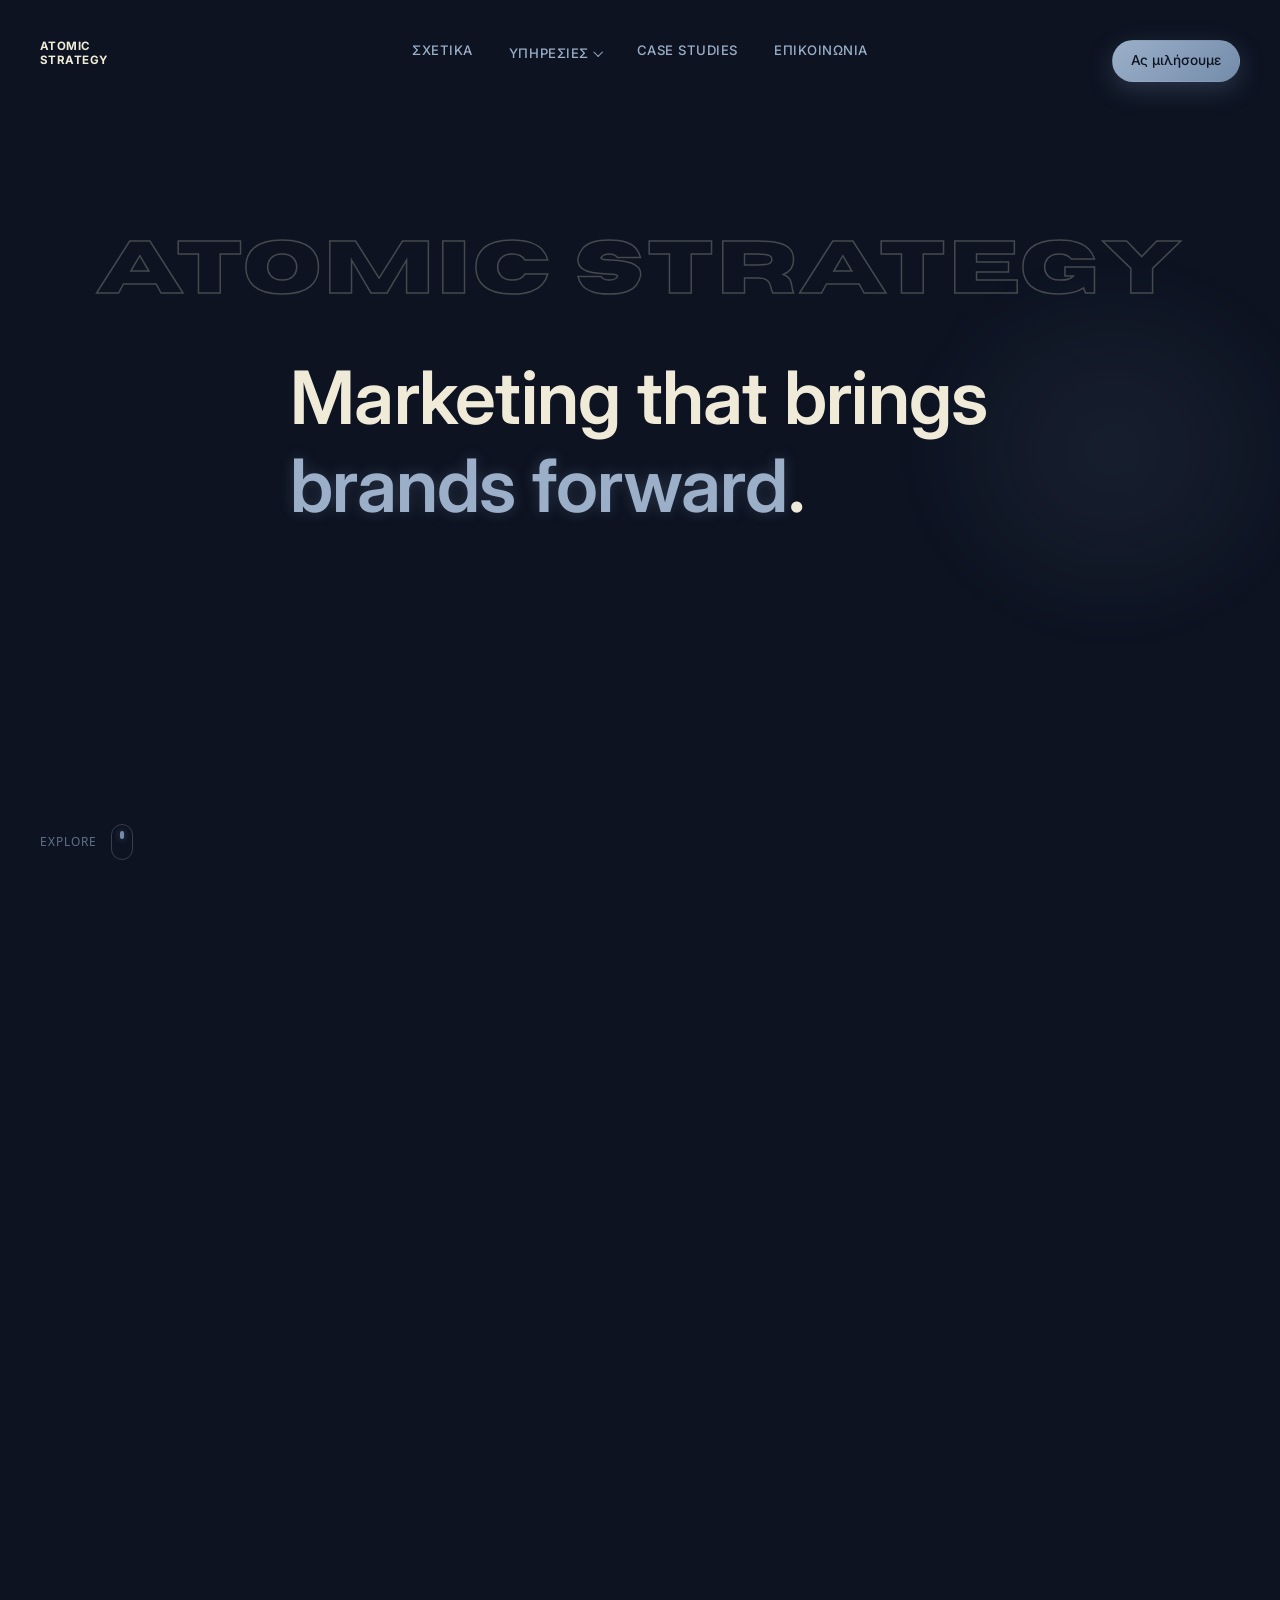
==== index.html @ 685bf505 "Initial commit: Atomic Strategy marketing site Rebranded lamplight-master template into a single-pag" ====
<!DOCTYPE html>
<html lang="el">
<head>
<meta charset="UTF-8">
<meta name="viewport" content="width=device-width, initial-scale=1.0">
<script>
  (function () {
    try {
      var supportsSticky = window.CSS && CSS.supports && CSS.supports("position", "sticky");
      var wideEnough = window.innerWidth > 860;
      if (supportsSticky && wideEnough) {
        document.documentElement.classList.add("pin-mode");
      }
    } catch (e) {}
  })();
</script>
<title data-i18n="meta.title">Marketing that brings brands forward — Atomic Strategy</title>
<meta name="description" data-i18n-content="meta.description" content="Atomic Strategy — boutique brand &amp; marketing strategy studio στο Ηράκλειο Κρήτης.">
<meta property="og:type" content="website">
<meta property="og:url" content="https://atomicstrategy.gr/">
<meta property="og:site_name" content="Atomic Strategy">
<meta property="og:title" content="Marketing that brings brands forward — Atomic Strategy">
<meta property="og:description" content="Atomic Strategy — boutique brand &amp; marketing strategy studio στο Ηράκλειο Κρήτης.">
<meta property="og:image" content="https://atomicstrategy.gr/assets/images/og-cover.png">
<meta property="og:image:width" content="1200">
<meta property="og:image:height" content="630">
<meta name="twitter:card" content="summary_large_image">
<meta name="twitter:title" content="Marketing that brings brands forward — Atomic Strategy">
<meta name="twitter:description" content="Atomic Strategy — boutique brand &amp; marketing strategy studio στο Ηράκλειο Κρήτης.">
<meta name="twitter:image" content="https://atomicstrategy.gr/assets/images/og-cover.png">
<link rel="icon" type="image/svg+xml" href="assets/favicon.svg">
<link rel="preconnect" href="https://fonts.googleapis.com">
<link rel="preconnect" href="https://fonts.gstatic.com" crossorigin>
<link href="https://fonts.googleapis.com/css2?family=Inter:wght@400;500;600;700;800&family=Open+Sans:wght@400&display=swap" rel="stylesheet">
<link rel="stylesheet" href="styles.css?v=20260916f">
</head>
<body>

<div class="loader" id="loader" aria-hidden="true">
  <div class="loader-inner">
    <span class="loader-atomic">Atomic</span>
    <span class="loader-cycle" id="loaderCycle">Energy</span>
    <div class="loader-bar"><span class="loader-bar-fill" id="loaderBarFill"></span></div>
  </div>
</div>

<a class="skip-link" href="#main" data-i18n="a11y.skipLink">Μετάβαση στο περιεχόμενο</a>

<header class="floating-nav" id="floatingNav">
  <a href="#top" class="floating-nav-logo">Atomic Strategy</a>
  <nav class="floating-nav-links" aria-label="Κύρια πλοήγηση">
    <a href="#about" data-i18n="nav.about">Σχετικά</a>

    <div class="nav-dropdown">
      <button type="button" class="nav-dropdown-trigger" id="servicesDropdownTriggerFloating" aria-expanded="false" aria-controls="servicesDropdownPanelFloating" data-i18n="nav.services">Υπηρεσίες</button>
      <div class="nav-dropdown-panel" id="servicesDropdownPanelFloating" aria-hidden="true">
        <div class="nav-dropdown-grid">
          <a href="service-social-media.html" class="nav-dropdown-item">
            <span class="nav-dropdown-icon" aria-hidden="true">📱</span>
            <span class="nav-dropdown-text">
              <strong data-i18n="service1.title">Διαχείριση Social Media</strong>
              <span data-i18n="service1.desc">Στρατηγική, παραγωγή και διαχείριση περιεχομένου για Meta &amp; TikTok, προσαρμοσμένα στο brand σου.</span>
            </span>
          </a>
          <a href="service-ads.html" class="nav-dropdown-item">
            <span class="nav-dropdown-icon" aria-hidden="true">🎯</span>
            <span class="nav-dropdown-text">
              <strong data-i18n="service2.title">Meta &amp; Google Ads</strong>
              <span data-i18n="service2.desc">Καμπάνιες βασισμένες στο customer funnel, με στοχευμένο retargeting και μηνιαίο reporting.</span>
            </span>
          </a>
          <a href="service-web.html" class="nav-dropdown-item">
            <span class="nav-dropdown-icon" aria-hidden="true">🖥️</span>
            <span class="nav-dropdown-text">
              <strong data-i18n="service3.title">Κατασκευή Ιστοσελίδων</strong>
              <span data-i18n="service3.desc">Γρήγορες, custom ιστοσελίδες φτιαγμένες να μετατρέπουν — όχι απλώς να δείχνουν ωραία.</span>
            </span>
          </a>
          <a href="service-brand-strategy.html" class="nav-dropdown-item">
            <span class="nav-dropdown-icon" aria-hidden="true">🚀</span>
            <span class="nav-dropdown-text">
              <strong data-i18n="service4.title">Brand Strategy</strong>
              <span data-i18n="service4.desc">Θέση, αφήγηση και ταυτότητα που κάνουν το brand σου να ξεχωρίζει από το πλήθος.</span>
            </span>
          </a>
        </div>
        <a href="#contact" class="nav-dropdown-footer">
          <span data-i18n="nav.servicesFooterPrompt">Δεν ξέρεις από πού να ξεκινήσεις;</span>
          <span class="nav-dropdown-footer-cta" data-i18n="nav.servicesFooterCta">Κλείσε ένα ραντεβού <span aria-hidden="true">→</span></span>
        </a>
      </div>
    </div>

    <a href="case-studies.html" data-i18n="nav.work">Case Studies</a>
  </nav>
  <a href="#contact" class="btn btn-primary btn-small" data-i18n="nav.cta">Ας μιλήσουμε</a>
</header>

<main id="main">
<div class="pin-wrap" id="pinWrap">
<div class="pin-stage">
<div class="pin-bg-atom" aria-hidden="true"><span class="atom-ring-simple"></span></div>

  <!-- ============ HERO ============ -->
  <section class="panel hero" id="top">
    <div class="hero-watermark" aria-hidden="true">
      <span class="hero-watermark-word">ATOMIC STRATEGY</span>
    </div>
    <div class="hero-watermark-fill" aria-hidden="true">
      <span class="hero-watermark-word">ATOMIC STRATEGY</span>
    </div>
    <div class="hero-glow" aria-hidden="true"></div>

    <a class="brand-badge" href="#top" aria-label="Atomic Strategy">
      <span class="brand-badge-text">Atomic<br>Strategy</span>
    </a>

    <nav class="hero-nav" aria-label="Κύρια πλοήγηση">
      <a href="#about" data-i18n="nav.about">Σχετικά</a>

      <div class="nav-dropdown">
        <button type="button" class="nav-dropdown-trigger" id="servicesDropdownTrigger" aria-expanded="false" aria-controls="servicesDropdownPanel" data-i18n="nav.services">Υπηρεσίες</button>
        <div class="nav-dropdown-panel" id="servicesDropdownPanel" aria-hidden="true">
          <div class="nav-dropdown-grid">
            <a href="service-social-media.html" class="nav-dropdown-item">
              <span class="nav-dropdown-icon" aria-hidden="true">📱</span>
              <span class="nav-dropdown-text">
                <strong data-i18n="service1.title">Διαχείριση Social Media</strong>
                <span data-i18n="service1.desc">Στρατηγική, παραγωγή και διαχείριση περιεχομένου για Meta &amp; TikTok, προσαρμοσμένα στο brand σου.</span>
              </span>
            </a>
            <a href="service-ads.html" class="nav-dropdown-item">
              <span class="nav-dropdown-icon" aria-hidden="true">🎯</span>
              <span class="nav-dropdown-text">
                <strong data-i18n="service2.title">Meta &amp; Google Ads</strong>
                <span data-i18n="service2.desc">Καμπάνιες βασισμένες στο customer funnel, με στοχευμένο retargeting και μηνιαίο reporting.</span>
              </span>
            </a>
            <a href="service-web.html" class="nav-dropdown-item">
              <span class="nav-dropdown-icon" aria-hidden="true">🖥️</span>
              <span class="nav-dropdown-text">
                <strong data-i18n="service3.title">Κατασκευή Ιστοσελίδων</strong>
                <span data-i18n="service3.desc">Γρήγορες, custom ιστοσελίδες φτιαγμένες να μετατρέπουν — όχι απλώς να δείχνουν ωραία.</span>
              </span>
            </a>
            <a href="service-brand-strategy.html" class="nav-dropdown-item">
              <span class="nav-dropdown-icon" aria-hidden="true">🚀</span>
              <span class="nav-dropdown-text">
                <strong data-i18n="service4.title">Brand Strategy</strong>
                <span data-i18n="service4.desc">Θέση, αφήγηση και ταυτότητα που κάνουν το brand σου να ξεχωρίζει από το πλήθος.</span>
              </span>
            </a>
          </div>
          <a href="#contact" class="nav-dropdown-footer">
            <span data-i18n="nav.servicesFooterPrompt">Δεν ξέρεις από πού να ξεκινήσεις;</span>
            <span class="nav-dropdown-footer-cta" data-i18n="nav.servicesFooterCta">Κλείσε ένα ραντεβού <span aria-hidden="true">→</span></span>
          </a>
        </div>
      </div>

      <a href="case-studies.html" data-i18n="nav.work">Case Studies</a>
      <a href="#contact" data-i18n="nav.contact">Επικοινωνία</a>
    </nav>

    <div class="hero-top-right">
      <a href="#contact" class="btn btn-primary btn-small" data-i18n="nav.cta">Ας μιλήσουμε</a>
    </div>

    <div class="wrap hero-inner">
      <div class="hero-copy">
        <h1 class="hero-title" data-i18n-html="hero.title">
          Marketing that brings <span class="glow-text">brands</span> <span class="glow-text">forward</span>.
        </h1>
      </div>
    </div>

    <a class="hero-scroll" href="#about">
      <span data-i18n="hero.scroll">Explore</span>
      <span class="hero-scroll-mouse" aria-hidden="true">
        <span class="hero-scroll-dot"></span>
      </span>
    </a>
  </section>

  <!-- ============ ABOUT ============ -->
  <section class="panel section" id="about">
    <div class="wrap about-inner">
      <div class="section-head reveal">
        <span class="section-kicker" data-i18n="about.kicker">Σχετικά</span>
        <h2 data-i18n="about.heading">Λίγα λόγια για εμάς</h2>
      </div>

      <div class="about-grid reveal">
        <p class="about-body" data-i18n="about.body">
          Το Atomic Strategy είναι ένα boutique brand &amp; marketing strategy studio. Δουλεύουμε με brands που θέλουν να
          ξεχωρίσουν από το πλήθος, συνδυάζοντας στρατηγική με δημιουργικό περιεχόμενο για να χτίσουν ισχυρή ψηφιακή
          παρουσία και να πετύχουν ουσιαστική ανάπτυξη.
        </p>

        <dl class="about-stats">
          <div class="stat">
            <dt class="stat-num">5×</dt>
            <dd class="stat-label" data-i18n="about.stat1Label">αύξηση κοινού στο Instagram</dd>
          </div>
          <div class="stat">
            <dt class="stat-num">+400%</dt>
            <dd class="stat-label" data-i18n="about.stat2Label">αύξηση followers</dd>
          </div>
          <div class="stat">
            <dt class="stat-num">500K+</dt>
            <dd class="stat-label" data-i18n="about.stat3Label">οργανικές προβολές για τους πελάτες μας</dd>
          </div>
        </dl>
      </div>
    </div>
  </section>

  <!-- ============ SERVICES ============ -->
  <section class="panel section section-alt" id="services">
    <div class="doodles" aria-hidden="true">
      <span class="doodle doodle-dot doodle-1"></span>
      <span class="doodle doodle-ring doodle-5"></span>
      <span class="doodle doodle-plus doodle-6"></span>
    </div>
    <div class="wrap">
      <div class="section-head reveal">
        <span class="section-kicker" data-i18n="services.kicker">Υπηρεσίες</span>
        <h2 data-i18n="services.heading">Πώς μπορούμε να βοηθήσουμε</h2>
        <p class="section-sub" data-i18n="services.subheading">
          Social, διαφημίσεις και web — χτισμένα γύρω από το funnel που πραγματικά ακολουθούν οι πελάτες σου.
        </p>
      </div>

      <div class="services-grid">
        <article class="service-card reveal">
          <div class="service-icon" aria-hidden="true">📱</div>
          <h3 data-i18n="service1.title">Διαχείριση Social Media</h3>
          <p data-i18n="service1.desc">Στρατηγική, παραγωγή και διαχείριση περιεχομένου για Meta &amp; TikTok, προσαρμοσμένα στο brand σου.</p>
        </article>

        <article class="service-card reveal">
          <div class="service-icon" aria-hidden="true">🎯</div>
          <h3 data-i18n="service2.title">Meta &amp; Google Ads</h3>
          <p data-i18n="service2.desc">Καμπάνιες βασισμένες στο customer funnel, με στοχευμένο retargeting και μηνιαίο reporting.</p>
        </article>

        <article class="service-card reveal">
          <div class="service-icon" aria-hidden="true">🖥️</div>
          <h3 data-i18n="service3.title">Κατασκευή Ιστοσελίδων</h3>
          <p data-i18n="service3.desc">Γρήγορες, custom ιστοσελίδες φτιαγμένες να μετατρέπουν — όχι απλώς να δείχνουν ωραία.</p>
        </article>

        <article class="service-card reveal">
          <div class="service-icon" aria-hidden="true">🚀</div>
          <h3 data-i18n="service4.title">Brand Strategy</h3>
          <p data-i18n="service4.desc">Θέση, αφήγηση και ταυτότητα που κάνουν το brand σου να ξεχωρίζει από το πλήθος.</p>
        </article>
      </div>
    </div>
  </section>

  <!-- ============ WORK / CASE STUDIES ============ -->
  <section class="panel section" id="work">
    <div class="wrap">
      <div class="section-head reveal">
        <span class="section-kicker" data-i18n="work.kicker">Case Studies</span>
        <h2 data-i18n="work.heading">Brands που πήραμε ένα βήμα παραπέρα</h2>
        <p class="section-sub" data-i18n="work.subheading">
          Οκτώ brands, μία στρατηγική τη φορά.
        </p>
      </div>

      <div class="work-grid">

        <article class="work-card reveal">
          <div class="work-media is-logo"><img src="assets/clients/gohan.png" alt="Gohan" loading="lazy"></div>
          <div class="work-body">
            <h3>Gohan</h3>
            <p>Content &amp; social media management for a modern dining brand.</p>
            <ul class="tag-list"><li>Social Media</li><li>Content</li></ul>
          </div>
        </article>

        <article class="work-card reveal">
          <div class="work-media is-logo"><img src="assets/clients/saitis nektarios.png" alt="Saitis Nektarios" loading="lazy"></div>
          <div class="work-body">
            <h3>Saitis Nektarios</h3>
            <p>Social media management &amp; brand content.</p>
            <ul class="tag-list"><li>Branding</li><li>Social Media</li></ul>
          </div>
        </article>

        <article class="work-card reveal">
          <div class="work-media"><img src="assets/clients/kahu salon.jpeg" alt="Kahu Salon" loading="lazy"></div>
          <div class="work-body">
            <h3>Kahu Salon</h3>
            <p>Social media management for a contemporary hair salon.</p>
            <ul class="tag-list"><li>Social Media</li><li>Beauty</li></ul>
          </div>
        </article>

        <article class="work-card reveal">
          <div class="work-media"><img src="assets/clients/troulis.jpg" alt="Troulis" loading="lazy"></div>
          <div class="work-body">
            <h3>Troulis</h3>
            <p>Content &amp; social growth for a jewelry brand.</p>
            <ul class="tag-list"><li>Jewelry</li><li>Social Media</li></ul>
          </div>
        </article>

        <article class="work-card reveal">
          <div class="work-media"><img src="assets/clients/puertoink.jpg" alt="Puerto Ink" loading="lazy"></div>
          <div class="work-body">
            <h3>Puerto Ink</h3>
            <p>Social media management for a tattoo studio.</p>
            <ul class="tag-list"><li>Social Media</li><li>Tattoo Studio</li></ul>
          </div>
        </article>

        <article class="work-card reveal">
          <div class="work-media is-logo"><img src="assets/clients/remax.jpeg" alt="Remax" loading="lazy"></div>
          <div class="work-body">
            <h3>Remax</h3>
            <p>Social media &amp; content for a real estate office.</p>
            <ul class="tag-list"><li>Real Estate</li><li>Content</li></ul>
          </div>
        </article>

        <article class="work-card reveal">
          <div class="work-media is-logo"><img src="assets/clients/candle lena.webp" alt="Candle Lena" loading="lazy"></div>
          <div class="work-body">
            <h3>Candle Lena</h3>
            <p>Brand storytelling for a candle studio.</p>
            <ul class="tag-list"><li>Branding</li><li>Content</li></ul>
          </div>
        </article>

        <article class="work-card reveal">
          <div class="work-media is-logo"><img src="assets/clients/pink.jpeg" alt="Pink" loading="lazy"></div>
          <div class="work-body">
            <h3>Pink</h3>
            <p>Social media management &amp; content production.</p>
            <ul class="tag-list"><li>Social Media</li><li>Content</li></ul>
          </div>
        </article>

      </div>
    </div>
  </section>

  <!-- ============ CONTACT ============ -->
  <section class="panel section section-alt" id="contact">
    <div class="wrap">
      <div class="section-head reveal">
        <span class="section-kicker" data-i18n="contact.kicker">Επικοινωνία</span>
        <h2 data-i18n="contact.heading">Ας φτιάξουμε κάτι μαζί</h2>
        <p class="section-sub" data-i18n="contact.body">
          Έχεις ένα project στο μυαλό σου; Πες μας λίγα λόγια και θα επικοινωνήσουμε μαζί σου σύντομα.
        </p>
      </div>

      <form class="contact-form reveal" id="contactForm">
        <div class="form-field">
          <label for="cf-name" data-i18n="contact.formName">Όνομα</label>
          <input type="text" id="cf-name" name="name" required>
        </div>
        <div class="form-field">
          <label for="cf-email" data-i18n="contact.formEmail">Email</label>
          <input type="email" id="cf-email" name="email" required>
        </div>
        <div class="form-field full">
          <label for="cf-message" data-i18n="contact.formMessage">Μήνυμα</label>
          <textarea id="cf-message" name="message" required></textarea>
        </div>
        <div class="contact-form-actions">
          <button type="submit" class="btn btn-primary" data-i18n="contact.formSubmit">Στείλε μήνυμα</button>
          <p class="form-note" data-i18n="contact.formNote">Ανοίγει η εφαρμογή email σου με τα στοιχεία συμπληρωμένα.</p>
        </div>
      </form>

      <p class="contact-divider" data-i18n="contact.orDivider">Ή επικοινώνησε απευθείας</p>

      <!-- TODO: replace the placeholder social links below with your real ones. -->
      <div class="contact-actions">
        <a class="btn btn-ghost" href="mailto:helloatomicstrategy@gmail.com" data-i18n="contact.emailLabel">Στείλε email</a>
        <a class="btn btn-ghost" href="https://instagram.com/atomic_strategy" target="_blank" rel="noopener" data-i18n="contact.instagram">Instagram</a>
        <a class="btn btn-ghost" href="https://www.linkedin.com/in/maria-chalkiadaki-marketing-1877251b8/" target="_blank" rel="noopener" data-i18n="contact.linkedin">LinkedIn</a>
      </div>

      <div class="footer-inner embedded-footer">
        <p data-i18n-html="footer.tagline">Σχεδιασμένο &amp; φτιαγμένο με προσοχή στη λεπτομέρεια.</p>
        <p class="footer-rights">© <span id="year"></span> Atomic Strategy. <span data-i18n="footer.rights">Όλα τα δικαιώματα διατηρούνται.</span></p>
      </div>
    </div>
  </section>

</div>
</div>
</main>

<script src="script.js?v=20260916f"></script>
</body>
</html>
---- styles.css ----
/* =========================================================
   Atomic Strategy — Brand & Marketing Strategy Studio
   Design system: monochrome deep-blue, dusty denim as a small accent
   Inter (display) + Open Sans (body) + Horizon (wordmark)
   ========================================================= */

@font-face {
  font-family: "Horizon";
  src: url("fonts/horizon/Horizon.woff2") format("woff2"),
       url("fonts/horizon/Horizon.otf") format("opentype");
  font-weight: 400; font-style: normal; font-display: swap;
}

/* Smooth native crossfade between pages (index ↔ case-studies ↔ the four
   service-*.html pages) — browsers that support the View Transitions API
   (Chromium-based ones, at least) animate the old page fading into the new
   one automatically; everywhere else this is simply ignored and navigation
   just works as normal. */
@view-transition {
  navigation: auto;
}

/* Previous accent palette, before the "Deep Space Blue Elegance" rebrand
   below — kept here for an easy rollback if needed:
   --bg-deep: #000000; --bg-base: #000000;
   --bg-raised: #495867; --bg-raised-2: #577399;
   --amber: #fe5f55; --amber-bright: #ff8177; --amber-dim: #d94a41;
   --amber-glow: rgba(254, 95, 85, 0.28); --accent-ink: #495867;
   --magenta: #bdd5ea; --magenta-bright: #d7e8f4;
   --magenta-glow: rgba(189, 213, 234, 0.25);
   --yellow: #fe5f55; --yellow-glow: rgba(254, 95, 85, 0.22);
   --text-primary: #f7f7ff; --text-secondary: #bdd5ea; --text-muted: #8fa3b8;
*/
:root {
  /* "Deep Space Blue Elegance" palette (coolors.co/palettes/popular/elegant) */
  --bg-deep: #0d1321;   /* Ink Black */
  --bg-base: #0d1321;
  --bg-raised: #1d2d44;   /* Deep Space Blue */
  --bg-raised-2: #3e5c76; /* Blue Slate */
  --border-soft: rgba(240, 235, 216, 0.09);
  --border-strong: rgba(240, 235, 216, 0.2);

  /* Dusty Denim — used only as a small accent */
  --amber: #748cab;
  --amber-bright: #9bafc8;
  --amber-dim: #5d7699;
  --amber-glow: rgba(116, 140, 171, 0.28);
  --accent-ink: #0d1321; /* Ink Black text on accent surfaces */

  /* Secondary accent for kickers, badges & doodles — Eggshell, the warm
     counterpoint to the cool blue primary accent */
  --magenta: #f0ebd8;
  --magenta-bright: #f7f3e4;
  --magenta-glow: rgba(240, 235, 216, 0.25);
  --yellow: #748cab;
  --yellow-glow: rgba(116, 140, 171, 0.22);

  /* Text */
  --text-primary: #f0ebd8;  /* Eggshell */
  --text-secondary: #9bafc8; /* light Dusty Denim */
  --text-muted: #647a91;

  --font-display: "Inter", "Segoe UI", sans-serif;
  --font-body: "Open Sans", "Segoe UI", sans-serif;
  --font-wordmark: "Horizon", var(--font-display);

  --radius-md: 14px;
  --radius-lg: 22px;
  --radius-pill: 999px;

  --shadow-soft: 0 20px 60px rgba(0, 0, 0, 0.55);
}

/* ---------- Reset ---------- */
* {
  box-sizing: border-box;
}

html {
  scroll-behavior: smooth;
  scrollbar-width: thin;
  scrollbar-color: var(--amber) var(--bg-deep);
}

::-webkit-scrollbar {
  width: 11px;
}

::-webkit-scrollbar-track {
  background: var(--bg-deep);
}

::-webkit-scrollbar-thumb {
  background: var(--amber-dim);
  border-radius: var(--radius-pill);
  border: 2px solid var(--bg-deep);
}

::-webkit-scrollbar-thumb:hover {
  background: var(--amber);
}

body {
  margin: 0;
  background: var(--bg-base);
  color: var(--text-primary);
  font-family: var(--font-body);
  line-height: 1.6;
  -webkit-font-smoothing: antialiased;
}

img {
  max-width: 100%;
  display: block;
}

a {
  color: inherit;
  text-decoration: none;
}

ul {
  margin: 0;
  padding: 0;
  list-style: none;
}

h1, h2, h3, h4 {
  font-family: var(--font-display);
  font-weight: 600;
  line-height: 1.2;
  margin: 0 0 0.5em;
}

p {
  margin: 0 0 1em;
}

.wrap {
  position: relative;
  z-index: 1;
  max-width: 1440px;
  margin: 0 auto;
  padding: 0 40px;
}

.skip-link {
  position: absolute;
  left: -9999px;
  top: 0;
  background: var(--amber);
  color: var(--accent-ink);
  padding: 12px 20px;
  border-radius: 0 0 8px 0;
  z-index: 100;
  font-weight: 600;
}

.skip-link:focus {
  left: 0;
}

/* ---------- Intro loader ----------
   "Atomic" stays put while the word below it cycles through a list (see
   script.js) and settles on "Strategy" — spelling out the full brand name
   before the loader fades out and hands off to the page underneath, which
   has already been rendering (and animating in) behind it the whole time. */
.loader {
  position: fixed;
  inset: 0;
  z-index: 500;
  display: flex;
  align-items: center;
  justify-content: center;
  background: var(--bg-deep);
  opacity: 1;
  visibility: visible;
  transition: opacity 0.6s ease, visibility 0s linear 0s;
}

.loader.is-done {
  opacity: 0;
  visibility: hidden;
  pointer-events: none;
  transition: opacity 0.6s ease, visibility 0s linear 0.6s;
}

body.is-loading {
  overflow: hidden;
}

.loader-inner {
  display: flex;
  flex-direction: column;
  align-items: center;
  gap: 0.15em;
  text-align: center;
  font-family: var(--font-wordmark);
  font-weight: 400;
}

.loader-atomic {
  font-size: clamp(2.2rem, 7vw, 5rem);
  letter-spacing: 0.02em;
  color: var(--text-primary);
}

.loader-cycle {
  display: inline-block;
  min-height: 1.15em;
  font-size: clamp(1.5rem, 4.6vw, 3.2rem);
  letter-spacing: 0.02em;
  color: var(--amber);
  opacity: 1;
  transform: translateY(0);
  transition: opacity 0.07s ease, transform 0.07s ease;
}

.loader-cycle.is-flip {
  opacity: 0;
  transform: translateY(-6px);
}

.loader-cycle.is-final {
  color: var(--amber-bright);
  text-shadow: 0 0 22px var(--amber-glow);
  animation: loader-final-pop 0.5s cubic-bezier(0.34, 1.56, 0.64, 1) both;
}

@keyframes loader-final-pop {
  0% { transform: scale(0.8); text-shadow: 0 0 0 transparent; }
  55% { transform: scale(1.16); text-shadow: 0 0 30px var(--amber-glow); }
  100% { transform: scale(1); text-shadow: 0 0 22px var(--amber-glow); }
}

.loader-bar {
  margin-top: 1.6em;
  width: min(220px, 50vw);
  height: 3px;
  border-radius: var(--radius-pill);
  background: var(--border-soft);
  overflow: hidden;
}

.loader-bar-fill {
  display: block;
  height: 100%;
  width: 0%;
  background: linear-gradient(90deg, var(--amber), var(--amber-bright));
  border-radius: var(--radius-pill);
  transition: width 0.12s linear;
}

@media (prefers-reduced-motion: reduce) {
  .loader { transition: none; }
  .loader-cycle { transition: none; }
  .loader-cycle.is-final { animation: none; }
  .loader-bar-fill { transition: none; }
}

/* ---------- Buttons ---------- */
.btn {
  display: inline-flex;
  align-items: center;
  justify-content: center;
  gap: 8px;
  padding: 13px 26px;
  border-radius: var(--radius-pill);
  font-family: var(--font-display);
  font-weight: 500;
  font-size: 0.95rem;
  border: 1px solid transparent;
  cursor: pointer;
  transition: transform 0.2s ease, box-shadow 0.2s ease, background 0.2s ease, border-color 0.2s ease;
  white-space: nowrap;
}

.btn-primary {
  background: linear-gradient(135deg, var(--amber-bright), var(--amber));
  color: var(--accent-ink);
  box-shadow: 0 8px 24px var(--amber-glow);
}

.btn-primary:hover {
  transform: translateY(-2px);
  box-shadow: 0 12px 32px var(--amber-glow);
}

.btn-ghost {
  background: transparent;
  border-color: var(--border-strong);
  color: var(--text-primary);
}

.btn-ghost:hover {
  border-color: var(--amber);
  color: var(--amber-bright);
}

.btn-small {
  padding: 9px 18px;
  font-size: 0.85rem;
}

/* ---------- Brand badge, top-left ---------- */
.brand-badge {
  position: absolute;
  top: 40px;
  left: 40px;
  z-index: 2;
  display: inline-flex;
  text-decoration: none;
  transition: transform 0.25s ease, filter 0.25s ease;
}

.brand-badge:hover {
  transform: scale(1.06);
  filter: drop-shadow(0 0 10px var(--amber-glow));
}

.brand-badge-text {
  font-family: var(--font-display);
  font-weight: 700;
  font-size: 0.72rem;
  line-height: 1.2;
  letter-spacing: 0.04em;
  text-transform: uppercase;
  color: var(--text-primary);
}

/* ---------- Nav (embedded in hero) ----------
   The menu toggle stands on its own on the left edge, vertically centered;
   the language switch stands separately, top-right. */
.hero-top-right {
  position: absolute;
  top: 40px;
  right: 40px;
  z-index: 2;
  display: flex;
  align-items: center;
  gap: 20px;
}

/* ---------- Section nav, top-center ---------- */
.hero-nav {
  position: absolute;
  top: 40px;
  left: 50%;
  transform: translateX(-50%);
  z-index: 2;
  display: flex;
  gap: clamp(20px, 3vw, 36px);
}

.hero-nav a {
  font-family: var(--font-display);
  font-size: 0.82rem;
  font-weight: 500;
  letter-spacing: 0.04em;
  text-transform: uppercase;
  color: var(--text-secondary);
  text-decoration: none;
  transition: color 0.2s ease;
}

.hero-nav a:hover {
  color: var(--amber-bright);
}

/* ---------- Floating navbar ----------
   Hidden (and non-interactive) while the hero is the active panel — its own
   embedded nav covers that — then fades in as a compact pill once scrolled
   past it, and stays fixed at the top for the rest of the page. Toggled via
   .is-visible from the pinned-scroll active-panel tracking in script.js. */
.floating-nav {
  position: fixed;
  top: 24px;
  left: 50%;
  z-index: 50;
  display: flex;
  align-items: center;
  gap: clamp(20px, 3vw, 40px);
  padding: 10px 10px 10px 22px;
  background: var(--bg-raised);
  border: 1px solid var(--border-soft);
  border-radius: var(--radius-md);
  box-shadow: var(--shadow-soft);
  opacity: 0;
  visibility: hidden;
  pointer-events: none;
  transform: translate(-50%, -10px);
  transition: opacity 0.3s ease, transform 0.3s ease, visibility 0s linear 0.3s;
}

.floating-nav.is-visible {
  opacity: 1;
  visibility: visible;
  pointer-events: auto;
  transform: translate(-50%, 0);
  transition: opacity 0.3s ease, transform 0.3s ease, visibility 0s;
}

.floating-nav-logo {
  font-family: var(--font-display);
  font-weight: 700;
  font-size: 0.85rem;
  letter-spacing: 0.03em;
  color: var(--text-primary);
  text-decoration: none;
  white-space: nowrap;
}

.floating-nav-links {
  display: flex;
  align-items: center;
  gap: clamp(16px, 2.4vw, 28px);
}

.floating-nav-links a,
.floating-nav-links .nav-dropdown-trigger {
  font-family: var(--font-display);
  font-size: 0.8rem;
  font-weight: 500;
  letter-spacing: 0.02em;
  color: var(--text-secondary);
  text-decoration: none;
  white-space: nowrap;
  transition: color 0.2s ease;
}

.floating-nav-links a:hover,
.floating-nav-links .nav-dropdown-trigger:hover {
  color: var(--amber-bright);
}

@media (max-width: 900px) {
  /* Drop the services dropdown from the compact pill on narrow viewports —
     it's still reachable from the hero's own nav further down the page. */
  .floating-nav {
    gap: 14px;
    padding: 8px 8px 8px 16px;
  }
  .floating-nav-links {
    gap: 12px;
  }
  .floating-nav-links .nav-dropdown {
    display: none;
  }
}

@media (max-width: 620px) {
  .floating-nav-logo {
    display: none;
  }
}

/* ---------- Services mega-menu dropdown, off the top nav ---------- */
.nav-dropdown {
  position: relative;
}

.nav-dropdown-trigger {
  display: inline-flex;
  align-items: center;
  gap: 5px;
  background: none;
  border: none;
  padding: 0;
  font-family: var(--font-display);
  font-size: 0.82rem;
  font-weight: 500;
  letter-spacing: 0.04em;
  text-transform: uppercase;
  color: var(--text-secondary);
  cursor: pointer;
  transition: color 0.2s ease;
}

.nav-dropdown-trigger::after {
  content: "";
  width: 6px;
  height: 6px;
  border-right: 1.5px solid currentColor;
  border-bottom: 1.5px solid currentColor;
  transform: rotate(45deg) translateY(-2px);
  transition: transform 0.2s ease;
}

.nav-dropdown-trigger:hover,
.nav-dropdown.is-open .nav-dropdown-trigger {
  color: var(--amber-bright);
}

.nav-dropdown.is-open .nav-dropdown-trigger::after {
  transform: rotate(-135deg) translateY(1px);
}

.nav-dropdown-panel {
  position: absolute;
  top: 100%;
  left: 50%;
  margin-top: 18px;
  transform: translate(-50%, -8px);
  width: min(620px, 90vw);
  z-index: 5;
  background: var(--bg-raised);
  border: 1px solid var(--border-soft);
  border-radius: var(--radius-lg);
  box-shadow: var(--shadow-soft);
  padding: 24px;
  opacity: 0;
  visibility: hidden;
  pointer-events: none;
  transition: opacity 0.2s ease, transform 0.2s ease, visibility 0s linear 0.2s;
}

.nav-dropdown.is-open .nav-dropdown-panel {
  opacity: 1;
  visibility: visible;
  pointer-events: auto;
  transform: translate(-50%, 0);
  transition: opacity 0.2s ease, transform 0.2s ease, visibility 0s;
}

.nav-dropdown-grid {
  display: grid;
  grid-template-columns: 1fr 1fr;
  gap: 4px 28px;
}

.nav-dropdown-item {
  display: flex;
  align-items: flex-start;
  gap: 12px;
  padding: 12px;
  border-radius: var(--radius-md);
  text-decoration: none;
  transition: background 0.2s ease;
}

.nav-dropdown-item:hover {
  background: var(--bg-raised-2);
}

.nav-dropdown-icon {
  flex: none;
  font-size: 1.2rem;
  line-height: 1;
  margin-top: 2px;
}

.nav-dropdown-text {
  display: flex;
  flex-direction: column;
  gap: 4px;
}

.nav-dropdown-text strong {
  font-family: var(--font-display);
  font-size: 0.92rem;
  font-weight: 600;
  color: var(--text-primary);
}

.nav-dropdown-text span {
  font-size: 0.82rem;
  line-height: 1.4;
  color: var(--text-secondary);
}

.nav-dropdown-footer {
  display: flex;
  align-items: center;
  justify-content: space-between;
  gap: 16px;
  flex-wrap: wrap;
  margin-top: 16px;
  padding-top: 16px;
  border-top: 1px solid var(--border-soft);
  text-decoration: none;
  font-size: 0.85rem;
  color: var(--text-secondary);
}

.nav-dropdown-footer-cta {
  font-family: var(--font-display);
  font-weight: 600;
  color: var(--amber-bright);
}

.nav-dropdown-footer-cta span {
  transition: transform 0.2s ease;
  display: inline-block;
}

.nav-dropdown-footer:hover .nav-dropdown-footer-cta span {
  transform: translateX(4px);
}

@media (max-width: 620px) {
  .nav-dropdown-panel {
    width: 88vw;
    padding: 18px;
  }

  .nav-dropdown-grid {
    grid-template-columns: 1fr;
    gap: 2px;
  }
}

/* ---------- Hero ---------- */
.hero {
  position: relative;
  overflow: hidden;
  min-height: 88vh;
  display: flex;
  align-items: center;
  padding: 140px 0 120px;
}

/* One centered line, sitting above the hero title/slogan — with the
   slogan itself on top (z-index 0 vs. the hero copy's own stacking
   context above it). */
.hero-watermark {
  position: absolute;
  inset: 0;
  z-index: 0;
  pointer-events: none;
  user-select: none;
}

.hero-watermark-word {
  position: absolute;
  top: 30%;
  left: 50%;
  transform: translate(-50%, -50%);
  width: max-content;
  font-family: var(--font-wordmark);
  font-weight: 400;
  font-size: clamp(2rem, 6vw, 4.6rem);
  letter-spacing: 0.04em;
  color: transparent;
  -webkit-text-stroke: 1.5px var(--magenta-glow);
  white-space: nowrap;
}

/* A solid-black duplicate of each word, revealed only inside a circle
   that script.js keeps synced to the atom mark's live position/size — so
   the letters read as a dark "cutout" specifically where it passes behind
   them, while the ghost outline above stays untouched everywhere else. */
.hero-watermark-fill {
  position: absolute;
  inset: 0;
  z-index: 0;
  pointer-events: none;
  user-select: none;
  --blob-x: 50%;
  --blob-y: 50%;
  --blob-r: 0px;
  -webkit-mask-image: radial-gradient(circle var(--blob-r) at var(--blob-x) var(--blob-y), #000 0%, #000 55%, transparent 100%);
  mask-image: radial-gradient(circle var(--blob-r) at var(--blob-x) var(--blob-y), #000 0%, #000 55%, transparent 100%);
}

/* The atom "lights up" whatever letters it's currently passing behind —
   revealed through the exact same mask circle script.js keeps synced to
   its live position (see --blob-x/--blob-y/--blob-r on .hero-watermark-fill). */
.hero-watermark-fill .hero-watermark-word {
  color: var(--amber-bright);
  -webkit-text-stroke: 0;
  text-shadow: 0 0 24px var(--amber-glow), 0 0 48px var(--amber-glow);
}

/* ---------- Decorative doodles ---------- */
.doodles {
  position: absolute;
  inset: 0;
  z-index: 0;
  pointer-events: none;
  overflow: hidden;
}

.doodle {
  position: absolute;
  opacity: 0.55;
}

.doodle-ring {
  width: 46px;
  height: 46px;
  border: 2px dashed var(--magenta);
  border-radius: 50%;
}

.doodle-dot {
  width: 10px;
  height: 10px;
  border-radius: 50%;
  background: var(--yellow);
}

.doodle-plus {
  width: 22px;
  height: 22px;
}

.doodle-plus::before,
.doodle-plus::after {
  content: "";
  position: absolute;
  background: var(--yellow);
}

.doodle-plus::before {
  left: 50%;
  top: 0;
  width: 2px;
  height: 100%;
  transform: translateX(-50%);
}

.doodle-plus::after {
  top: 50%;
  left: 0;
  width: 100%;
  height: 2px;
  transform: translateY(-50%);
}

.doodle-scribble {
  width: 60px;
  height: 30px;
  border: 2px solid var(--magenta-bright);
  border-radius: 50%;
  transform: rotate(-12deg);
  opacity: 0.35;
}

.doodle-1 { top: 14%; left: 6%; }
.doodle-2 { top: 68%; left: 12%; }
.doodle-3 { top: 24%; left: 46%; }
.doodle-4 { top: 78%; left: 52%; }
.doodle-5 { top: 10%; right: 8%; }
.doodle-6 { top: 55%; right: 4%; }

.doodle {
  animation: doodleFloat 7s ease-in-out infinite;
}

.doodle-1 { animation-duration: 6.5s; animation-delay: 0s; }
.doodle-2 { animation-duration: 8s; animation-delay: 0.6s; }
.doodle-3 { animation-duration: 7.2s; animation-delay: 1.2s; }
.doodle-4 { animation-duration: 9s; animation-delay: 0.3s; }
.doodle-5 { animation-duration: 6.8s; animation-delay: 0.9s; }
.doodle-6 { animation-duration: 7.6s; animation-delay: 1.5s; }

@keyframes doodleFloat {
  0%, 100% { transform: translate(0, 0) rotate(0deg); }
  50% { transform: translate(0, -14px) rotate(6deg); }
}

.doodle-scribble {
  animation-name: doodleFloatScribble;
}

@keyframes doodleFloatScribble {
  0%, 100% { transform: rotate(-12deg) translateY(0); }
  50% { transform: rotate(-6deg) translateY(-10px); }
}

.hero-glow {
  position: absolute;
  right: -10%;
  top: 20%;
  width: 46%;
  height: 60%;
  background: radial-gradient(50% 50% at 50% 50%, var(--amber-glow), transparent 72%);
  filter: blur(20px);
  pointer-events: none;
  opacity: 0.4;
}

.hero-inner {
  position: relative;
  z-index: 1;
  max-width: 780px;
}

.hero-title {
  font-size: clamp(2.6rem, 6vw, 4.6rem);
  color: var(--text-primary);
  margin-bottom: 36px;
  letter-spacing: -0.01em;
}

.glow-text {
  color: var(--amber-bright);
  text-shadow: 0 0 14px var(--amber-glow);
  animation: glowPulse 3.2s ease-in-out infinite;
}

@keyframes glowPulse {
  0%, 100% { text-shadow: 0 0 12px var(--amber-glow); }
  50% { text-shadow: 0 0 26px var(--amber-glow), 0 0 10px var(--amber-bright); }
}

.hero-scroll {
  position: absolute;
  left: 40px;
  bottom: 40px;
  z-index: 1;
  display: flex;
  align-items: center;
  gap: 14px;
  color: var(--text-muted);
  font-size: 0.78rem;
  letter-spacing: 0.08em;
  text-transform: uppercase;
}

.hero-scroll-mouse {
  position: relative;
  display: block;
  width: 22px;
  height: 36px;
  border: 1.5px solid var(--border-strong);
  border-radius: 12px;
  transition: border-color 0.2s ease;
}

.hero-scroll:hover .hero-scroll-mouse {
  border-color: var(--amber);
}

.hero-scroll-dot {
  position: absolute;
  left: 50%;
  top: 6px;
  width: 4px;
  height: 8px;
  border-radius: 2px;
  background: var(--amber);
  box-shadow: 0 0 6px 1px var(--amber-glow);
  transform: translateX(-50%);
  animation: heroScrollDot 1.8s ease-in-out infinite;
}

@keyframes heroScrollDot {
  0% { transform: translate(-50%, 0); opacity: 1; }
  60% { transform: translate(-50%, 14px); opacity: 0; }
  61% { transform: translate(-50%, 0); opacity: 0; }
  85% { opacity: 1; }
  100% { transform: translate(-50%, 0); opacity: 1; }
}

/* ---------- Sections ---------- */
.section {
  position: relative;
  overflow: hidden;
  padding: 88px 0;
}

/* Soft zoom as sections scroll through the viewport — progressive
   enhancement only; browsers without scroll-driven animation support
   just see the sections at normal scale (native scroll unaffected). */
@supports (animation-timeline: view()) {
  .section {
    animation: sectionZoom linear both;
    animation-timeline: view();
  }
}

@keyframes sectionZoom {
  0%   { transform: scale(0.92); opacity: 0.55; }
  50%  { transform: scale(1); opacity: 1; }
  100% { transform: scale(0.92); opacity: 0.55; }
}

/* ---------- Pinned scrollytelling mode ----------
   Enabled by JS (html.pin-mode, set synchronously in <head> when the
   browser supports position: sticky). The hero + sections stay pinned
   in one fixed viewport; scrolling crossfades between them instead of
   moving the page. Crossfade opacity is driven by script.js reading
   real scroll position (not CSS scroll-timeline — a view-timeline
   anchored to #pinWrap can't reach a true 0% when there isn't a full
   viewport of scrollable space above it, which is the case here right
   below the header). Native scroll itself is never intercepted. */
html.pin-mode .section {
  animation: none;
}

html.pin-mode #pinWrap {
  position: relative;
  height: 500vh;
}

html.pin-mode .pin-stage {
  position: sticky;
  top: 0;
  height: 100vh;
  overflow: hidden;
}

/* A simple ring that trails the cursor (and follows the same scripted path
   as it drifts through the rest of the scroll) — script.js drives the same
   position/scale/opacity/rotation keyframes it always has; only the look
   changed, from a multi-ring atom icon down to one clean circle. */
html.pin-mode .pin-bg-atom {
  position: absolute;
  top: 46%;
  left: 78%;
  width: 64px;
  height: 64px;
  z-index: 0;
  opacity: 0.55;
  transform: translate(-50%, -50%) scale(0.15);
  will-change: transform, opacity, left, top;
}

.atom-ring-simple {
  position: absolute;
  inset: 0;
  border: 2px solid var(--amber);
  border-radius: 50%;
  box-shadow: 0 0 20px var(--amber-glow);
}

html.pin-mode .panel {
  position: absolute;
  inset: 0;
  overflow-y: auto;
  opacity: 0;
  pointer-events: none;
  transform-origin: 50% 50%;
  will-change: opacity, transform;
  /* Only the outer page scrollbar (driving the pinned-scroll progress)
     should ever be visible. Each panel can still scroll internally as a
     fallback when its content doesn't fit one viewport, but its own
     scrollbar would sit flush against the outer one and read as a
     duplicate. */
  scrollbar-width: none;
}

html.pin-mode .panel::-webkit-scrollbar {
  display: none;
}

html.pin-mode .panel.is-active {
  pointer-events: auto;
}

html.pin-mode #top {
  opacity: 1;
}

.section-alt {
  background: linear-gradient(180deg, transparent, rgba(255, 255, 255, 0.02) 20%, rgba(255, 255, 255, 0.02) 80%, transparent);
}

.section-head {
  max-width: 640px;
  margin: 0 auto 44px;
  text-align: center;
}

.section-kicker {
  display: inline-block;
  font-family: var(--font-display);
  color: var(--magenta-bright);
  font-size: 0.85rem;
  font-weight: 500;
  text-transform: uppercase;
  letter-spacing: 0.06em;
  margin-bottom: 12px;
}

.section-head h2 {
  font-size: clamp(1.6rem, 3vw, 2.1rem);
}

.section-sub {
  color: var(--text-secondary);
  margin-bottom: 0;
}

/* ---------- About ---------- */
.about-grid {
  display: grid;
  grid-template-columns: 1.4fr 1fr;
  gap: 40px;
  align-items: start;
}

.about-body {
  color: var(--text-secondary);
  font-size: 1.05rem;
  max-width: 60ch;
}

.about-stats {
  display: grid;
  grid-template-columns: repeat(3, 1fr);
  gap: 20px;
}

.stat {
  background: var(--bg-raised);
  border: 1px solid var(--border-soft);
  border-radius: var(--radius-md);
  padding: 20px 16px;
  text-align: center;
}

.stat-num {
  display: block;
  font-family: var(--font-display);
  font-size: 1.6rem;
  color: var(--amber-bright);
  margin-bottom: 4px;
}

.stat-label {
  margin: 0;
  color: var(--text-muted);
  font-size: 0.82rem;
}

/* ---------- Services ---------- */
.services-grid {
  display: grid;
  grid-template-columns: repeat(4, 1fr);
  gap: 20px;
}

.service-card {
  background: var(--bg-raised);
  border: 1px solid var(--border-soft);
  border-radius: var(--radius-lg);
  padding: 28px 22px;
  transition: transform 0.2s ease, border-color 0.2s ease;
}

.service-card:hover {
  transform: translateY(-4px);
  border-color: var(--border-strong);
}

.service-icon {
  font-size: 1.6rem;
  margin-bottom: 14px;
}

.service-card h3 {
  font-size: 1.05rem;
  margin-bottom: 8px;
}

.service-card p {
  color: var(--text-secondary);
  font-size: 0.92rem;
  margin: 0;
}

/* ---------- Work / Case studies ---------- */
.work-grid {
  display: grid;
  grid-template-columns: repeat(3, 1fr);
  gap: 24px;
}

.work-card {
  background: var(--bg-raised);
  border: 1px solid var(--border-soft);
  border-radius: 0;
  overflow: hidden;
  display: flex;
  flex-direction: column;
  box-shadow: var(--shadow-soft);
}

.work-card.is-placeholder {
  border: 1.5px dashed var(--border-strong);
  background: var(--bg-base);
  box-shadow: none;
}

.work-media {
  position: relative;
  aspect-ratio: 1 / 1;
  background: var(--bg-raised-2);
  display: flex;
  align-items: center;
  justify-content: center;
  overflow: hidden;
}

.work-media img {
  width: 100%;
  height: 100%;
  object-fit: cover;
  transition: transform 0.5s ease;
}

.work-card:hover .work-media img {
  transform: scale(1.07);
}

/* Brand marks (logos) instead of full-bleed photography — shown whole on a
   plain white card, like the real Atomic Strategy portfolio treats them. */
.work-media.is-logo {
  background: #fff;
}

.work-media.is-logo img {
  object-fit: contain;
  padding: 28px;
}

.work-card.is-placeholder .work-media {
  background: repeating-linear-gradient(
    135deg,
    rgba(255, 255, 255, 0.03),
    rgba(255, 255, 255, 0.03) 10px,
    transparent 10px,
    transparent 20px
  );
}

.work-media-placeholder {
  color: var(--text-muted);
  font-size: 0.85rem;
  font-family: var(--font-display);
}

.work-badge {
  position: absolute;
  top: 12px;
  right: 12px;
  background: var(--magenta-glow);
  color: var(--magenta-bright);
  border: 1px solid rgba(240, 235, 216, 0.35);
  font-size: 0.7rem;
  font-family: var(--font-display);
  letter-spacing: 0.03em;
  padding: 4px 10px;
  border-radius: var(--radius-pill);
}

.work-body {
  padding: 22px;
  flex: 1;
  display: flex;
  flex-direction: column;
}

.work-body h3 {
  font-size: 1.05rem;
  margin-bottom: 6px;
}

.work-body p {
  color: var(--text-secondary);
  font-size: 0.9rem;
  margin-bottom: 16px;
}

.tag-list {
  display: flex;
  flex-wrap: wrap;
  gap: 8px;
  margin-bottom: 18px;
}

.tag-list li {
  font-size: 0.75rem;
  color: var(--text-muted);
  background: var(--bg-raised-2);
  border: 1px solid var(--border-soft);
  padding: 4px 10px;
  border-radius: var(--radius-pill);
}

.work-links {
  display: flex;
  gap: 16px;
  margin-top: auto;
}

.work-link {
  font-size: 0.85rem;
  font-weight: 600;
  color: var(--amber-bright);
}

.work-link.is-disabled {
  color: var(--text-muted);
  cursor: default;
}

/* ---------- Contact ---------- */
.contact-form {
  display: grid;
  grid-template-columns: 1fr 1fr;
  gap: 8px 32px;
  max-width: 760px;
  margin-bottom: 36px;
}

.form-field {
  position: relative;
  margin-bottom: 26px;
}

.form-field.full {
  grid-column: 1 / -1;
}

.form-field label {
  display: block;
  font-family: var(--font-display);
  font-size: 0.75rem;
  text-transform: uppercase;
  letter-spacing: 0.06em;
  color: var(--text-muted);
  margin-bottom: 10px;
}

.form-field input,
.form-field textarea {
  width: 100%;
  background: transparent;
  border: none;
  border-bottom: 1.5px solid var(--border-strong);
  color: var(--text-primary);
  font-family: var(--font-body);
  font-size: 1rem;
  padding: 8px 2px 12px;
  outline: none;
  transition: border-color 0.2s ease;
}

.form-field textarea {
  resize: vertical;
  min-height: 90px;
}

.form-field input:focus,
.form-field textarea:focus {
  border-color: var(--magenta);
}

.form-field input::placeholder,
.form-field textarea::placeholder {
  color: var(--text-muted);
}

.contact-form-actions {
  grid-column: 1 / -1;
  display: flex;
  align-items: center;
  gap: 16px;
  flex-wrap: wrap;
  margin-top: 4px;
}

.form-note {
  color: var(--text-muted);
  font-size: 0.82rem;
  margin: 0;
}

.contact-divider {
  display: flex;
  align-items: center;
  gap: 14px;
  color: var(--text-muted);
  font-size: 0.8rem;
  text-transform: uppercase;
  letter-spacing: 0.06em;
  max-width: 760px;
  margin-bottom: 28px;
}

.contact-divider::before,
.contact-divider::after {
  content: "";
  height: 1px;
  flex: 1;
  background: var(--border-soft);
}

.contact-actions {
  display: flex;
  flex-wrap: wrap;
  gap: 14px;
}

/* ---------- Footer (embedded at the bottom of the contact panel) ---------- */
.embedded-footer {
  margin-top: 56px;
  padding-top: 24px;
  border-top: 1px solid var(--border-soft);
}

.footer-inner {
  display: flex;
  flex-wrap: wrap;
  justify-content: space-between;
  gap: 8px;
  color: var(--text-muted);
  font-size: 0.85rem;
}

.footer-inner p {
  margin: 0;
}

/* ---------- Scroll reveal ---------- */
.reveal {
  opacity: 0;
  transform: translateY(28px);
  transition: opacity 0.7s ease, transform 0.7s ease;
}

.reveal.is-visible {
  opacity: 1;
  transform: translateY(0);
}

/* ---------- Responsive ---------- */
@media (max-width: 860px) {
  .hero {
    padding: 120px 0 100px;
    min-height: unset;
  }

  .hero-scroll {
    left: 24px;
    bottom: 24px;
  }

  .about-grid {
    grid-template-columns: 1fr;
  }

  .services-grid {
    grid-template-columns: repeat(2, 1fr);
  }

  .work-grid {
    grid-template-columns: 1fr;
  }

  .contact-form {
    grid-template-columns: 1fr;
  }
}

@media (max-width: 620px) {
  .hero {
    flex-direction: column;
    align-items: flex-start;
  }

  .hero-scroll {
    position: static;
    margin-top: 24px;
  }
}

@media (max-width: 520px) {
  .wrap {
    padding: 0 20px;
  }

  .brand-badge {
    top: 14px;
    left: 14px;
  }

  .hero-top-right {
    top: 14px;
    right: 14px;
    gap: 10px;
  }

  .hero-top-right .btn {
    padding: 8px 14px;
    font-size: 0.78rem;
  }

  .hero-nav {
    top: 70px;
    gap: 14px;
    flex-wrap: wrap;
    justify-content: center;
    max-width: 84vw;
  }

  .hero-nav a {
    font-size: 0.7rem;
  }

  .services-grid {
    grid-template-columns: 1fr;
  }

  .about-stats {
    grid-template-columns: 1fr;
  }
}

/* ---------- Reduced motion ---------- */
@media (prefers-reduced-motion: reduce) {
  html {
    scroll-behavior: auto;
  }

  .section {
    animation: none;
  }

  html.pin-mode #pinWrap {
    height: auto;
  }

  html.pin-mode .pin-stage {
    position: static;
    height: auto;
    overflow: visible;
  }

  html.pin-mode .pin-bg-atom {
    display: none;
  }

  html.pin-mode .panel {
    position: static;
    opacity: 1;
    transform: none;
    pointer-events: auto;
    animation: none;
    overflow: visible;
  }

  .btn,
  .service-card {
    transition: none;
  }

  .doodle {
    animation: none;
  }

  .hero-scroll-dot {
    animation: none;
  }

  .glow-text {
    animation: none;
  }

  .reveal {
    opacity: 1;
    transform: none;
    transition: none;
  }

  .work-media img {
    transition: none;
  }
}

/* =========================================================
   Case Studies page (case-studies.html) — a big, full-bleed
   gallery grid instead of the compact in-page work-grid cards.
   ========================================================= */
.cs-header {
  position: sticky;
  top: 0;
  z-index: 20;
  display: flex;
  align-items: center;
  justify-content: space-between;
  gap: 20px;
  padding: 22px clamp(20px, 5vw, 56px);
  background: rgba(13, 19, 33, 0.86);
  backdrop-filter: blur(14px);
  -webkit-backdrop-filter: blur(14px);
  border-bottom: 1px solid var(--border-soft);
}

.cs-header-nav {
  display: flex;
  align-items: center;
  gap: clamp(18px, 2.6vw, 32px);
}

.cs-header-nav > a,
.cs-header-nav .nav-dropdown-trigger {
  font-family: var(--font-display);
  font-size: 0.82rem;
  font-weight: 500;
  letter-spacing: 0.04em;
  text-transform: uppercase;
  color: var(--text-secondary);
  text-decoration: none;
  white-space: nowrap;
  transition: color 0.2s ease;
}

.cs-header-nav > a:hover,
.cs-header-nav .nav-dropdown-trigger:hover {
  color: var(--amber-bright);
}

@media (max-width: 900px) {
  .cs-header-nav .nav-dropdown {
    display: none;
  }
}

@media (max-width: 560px) {
  .cs-header-nav {
    display: none;
  }
}

.cs-logo {
  font-family: var(--font-display);
  font-weight: 700;
  font-size: 0.95rem;
  letter-spacing: 0.03em;
  color: var(--text-primary);
  text-decoration: none;
}

.cs-main {
  padding: clamp(48px, 8vw, 96px) clamp(20px, 5vw, 56px) clamp(80px, 10vw, 140px);
  max-width: 1440px;
  margin: 0 auto;
}

.cs-title {
  font-size: clamp(2.4rem, 7vw, 5rem);
  margin-bottom: clamp(36px, 6vw, 64px);
}

.cs-grid {
  display: grid;
  grid-template-columns: 1fr 1fr;
  gap: clamp(20px, 3vw, 32px);
}

.cs-item {
  position: relative;
  display: block;
  aspect-ratio: 4 / 3;
  overflow: hidden;
  background: var(--bg-raised-2);
  text-decoration: none;
}

.cs-item img {
  width: 100%;
  height: 100%;
  object-fit: cover;
  transition: transform 0.5s ease;
}

.cs-item.is-logo {
  background: #fff;
}

.cs-item.is-logo img {
  object-fit: contain;
  padding: 48px;
}

.cs-item:hover img {
  transform: scale(1.05);
}

.cs-item-name {
  position: absolute;
  right: 20px;
  bottom: 20px;
  padding: 8px 16px;
  border-radius: var(--radius-pill);
  background: rgba(13, 19, 33, 0.75);
  backdrop-filter: blur(6px);
  -webkit-backdrop-filter: blur(6px);
  font-family: var(--font-display);
  font-weight: 600;
  font-size: 0.9rem;
  color: var(--text-primary);
}

.cs-item.is-logo .cs-item-name {
  background: rgba(13, 19, 33, 0.85);
  color: var(--text-primary);
}

.cs-footer {
  padding: 32px clamp(20px, 5vw, 56px) 40px;
  text-align: center;
  color: var(--text-muted);
  font-size: 0.85rem;
}

@media (max-width: 760px) {
  .cs-grid {
    grid-template-columns: 1fr;
  }
}

/* =========================================================
   Service detail pages (service-*.html) — one per dropdown item,
   each with its own accent-tinted background (set inline per page
   by overriding --bg/--bg-raised/--bg-raised-2/--amber* on :root).
   ========================================================= */
.svc-detail-main {
  padding: clamp(64px, 10vw, 120px) clamp(20px, 5vw, 56px) clamp(80px, 10vw, 140px);
  max-width: 860px;
  margin: 0 auto;
}

.svc-hero {
  text-align: center;
  margin-bottom: clamp(40px, 6vw, 64px);
}

.svc-hero-title {
  font-size: clamp(2.2rem, 6vw, 4rem);
  line-height: 1.05;
  margin-bottom: 10px;
}

.svc-hero-tagline {
  font-size: clamp(1.1rem, 2.4vw, 1.5rem);
  color: var(--text-secondary);
  font-weight: 500;
  line-height: 1.4;
}

.svc-hero-actions {
  display: flex;
  align-items: center;
  justify-content: center;
  gap: 16px;
  flex-wrap: wrap;
  margin-top: clamp(24px, 4vw, 36px);
}

.svc-switch {
  display: flex;
  flex-wrap: wrap;
  justify-content: center;
  gap: 6px;
  margin-bottom: clamp(48px, 7vw, 72px);
  padding: 8px;
  background: var(--bg-raised);
  border: 1px solid var(--border-soft);
  border-radius: var(--radius-pill);
}

.svc-switch-item {
  padding: 10px 18px;
  border-radius: var(--radius-pill);
  font-family: var(--font-display);
  font-size: 0.8rem;
  font-weight: 600;
  color: var(--text-secondary);
  text-decoration: none;
  white-space: nowrap;
  transition: background 0.2s ease, color 0.2s ease;
}

.svc-switch-item:hover {
  color: var(--text-primary);
}

.svc-switch-item.is-active {
  background: var(--amber);
  color: var(--accent-ink);
}

@media (max-width: 560px) {
  .svc-switch {
    border-radius: var(--radius-lg);
  }
  .svc-switch-item {
    flex: 1 1 auto;
    text-align: center;
  }
}

.svc-detail-eyebrow {
  display: inline-block;
  font-family: var(--font-display);
  font-size: 0.8rem;
  font-weight: 600;
  letter-spacing: 0.1em;
  text-transform: uppercase;
  color: var(--amber-bright);
  margin-bottom: 18px;
}

.svc-detail-lead {
  font-size: clamp(1.05rem, 2vw, 1.25rem);
  color: var(--text-secondary);
  line-height: 1.7;
  max-width: 62ch;
  margin-bottom: clamp(40px, 6vw, 64px);
}

.svc-detail-list {
  border-top: 1px solid var(--border-soft);
  margin-bottom: clamp(48px, 7vw, 72px);
}

.svc-detail-list li {
  display: flex;
  align-items: baseline;
  gap: 18px;
  padding: 20px 4px;
  border-bottom: 1px solid var(--border-soft);
  color: var(--text-secondary);
  font-size: 1rem;
}

.svc-detail-list li::before {
  content: "";
  flex: none;
  width: 8px;
  height: 8px;
  border-radius: 50%;
  background: var(--amber);
  margin-top: 6px;
}

.svc-detail-cta {
  padding: clamp(32px, 5vw, 48px);
  background: var(--bg-raised);
  border: 1px solid var(--border-soft);
  border-radius: var(--radius-lg);
  text-align: center;
}

.svc-detail-cta p {
  color: var(--text-secondary);
  margin-bottom: 20px;
}
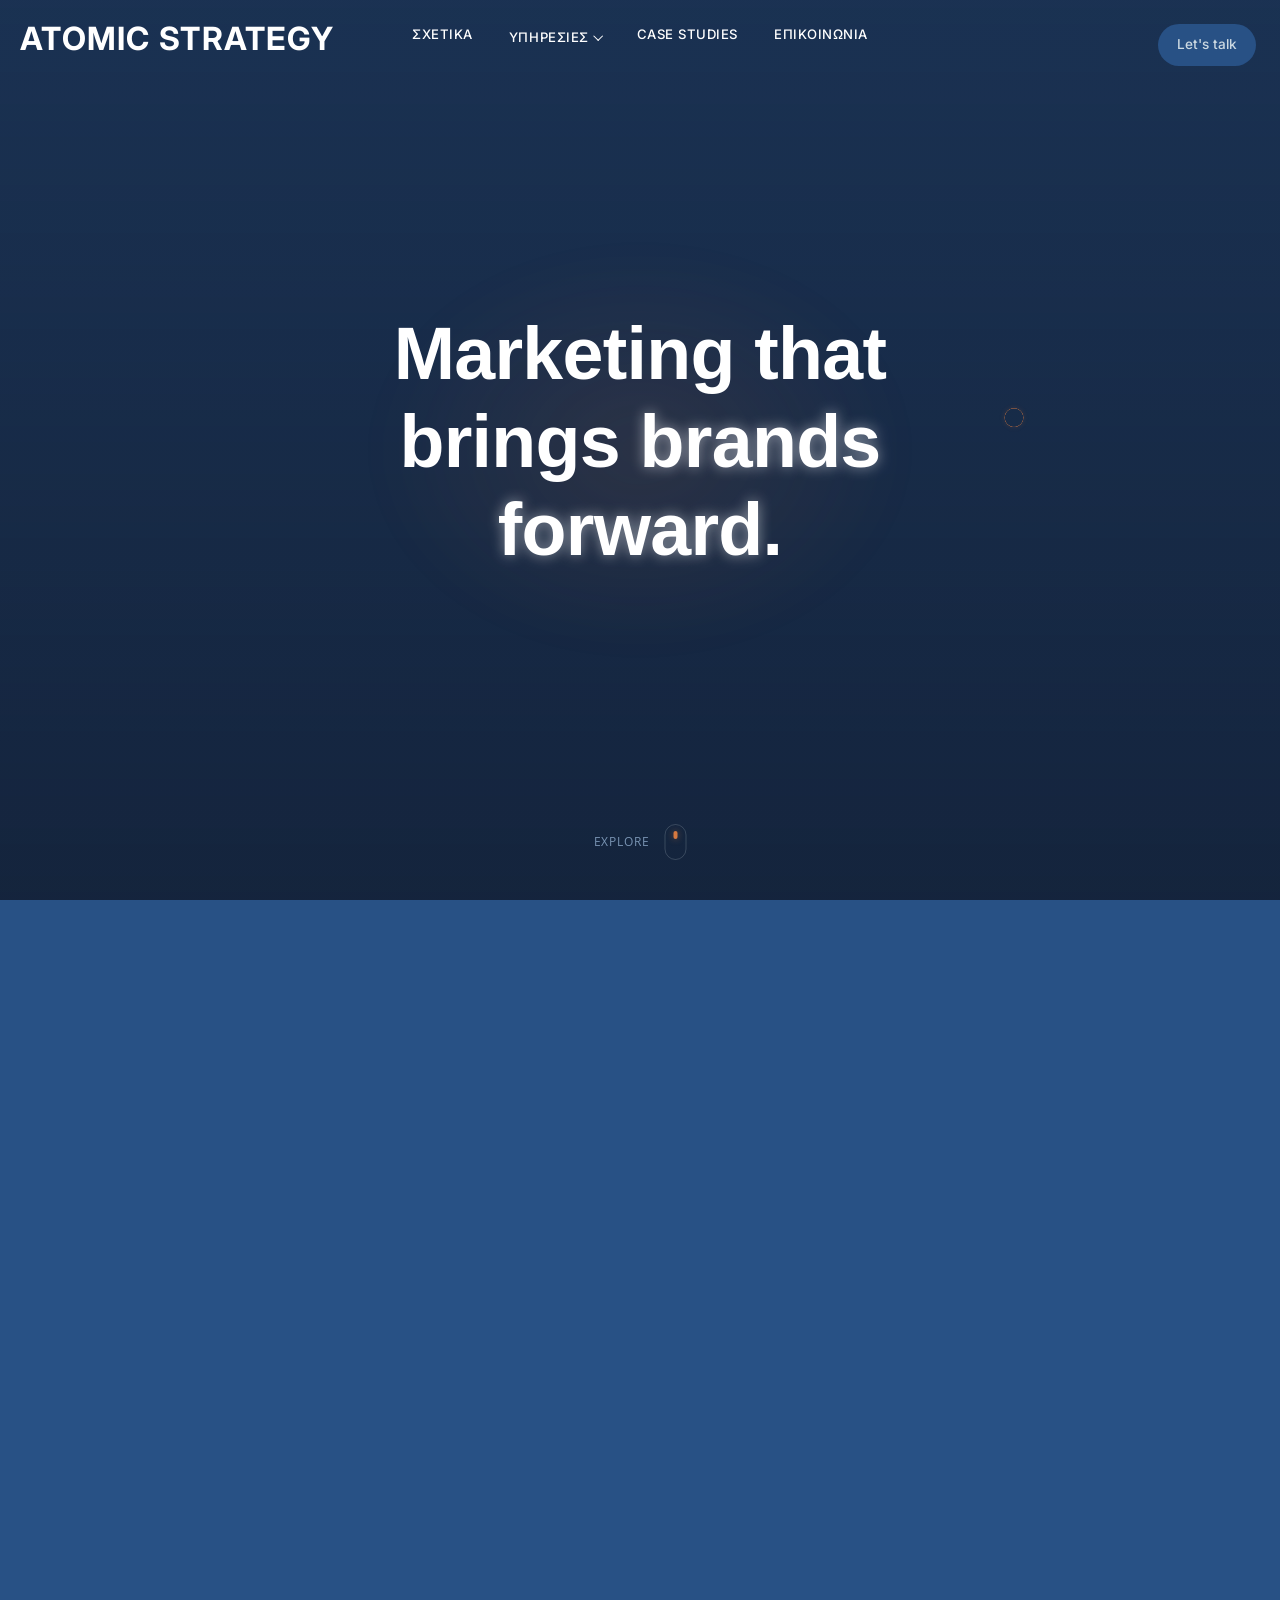
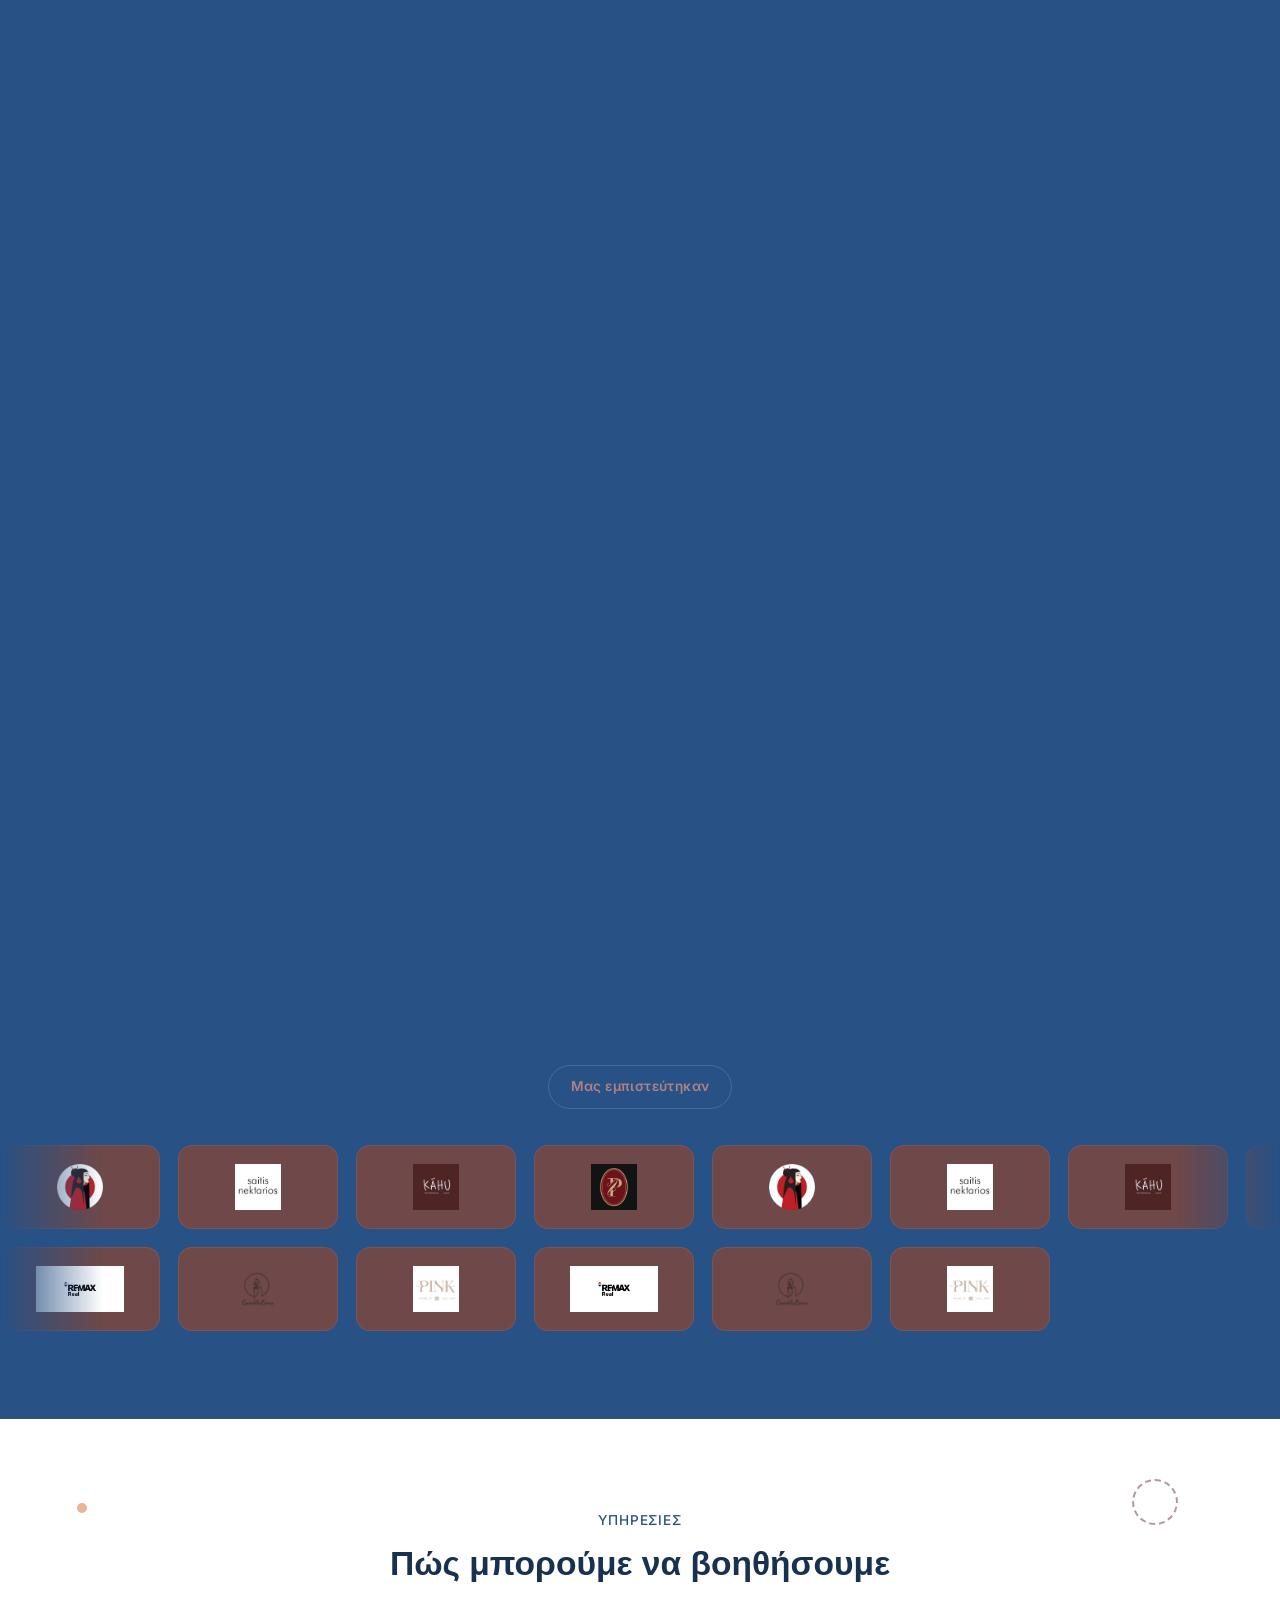
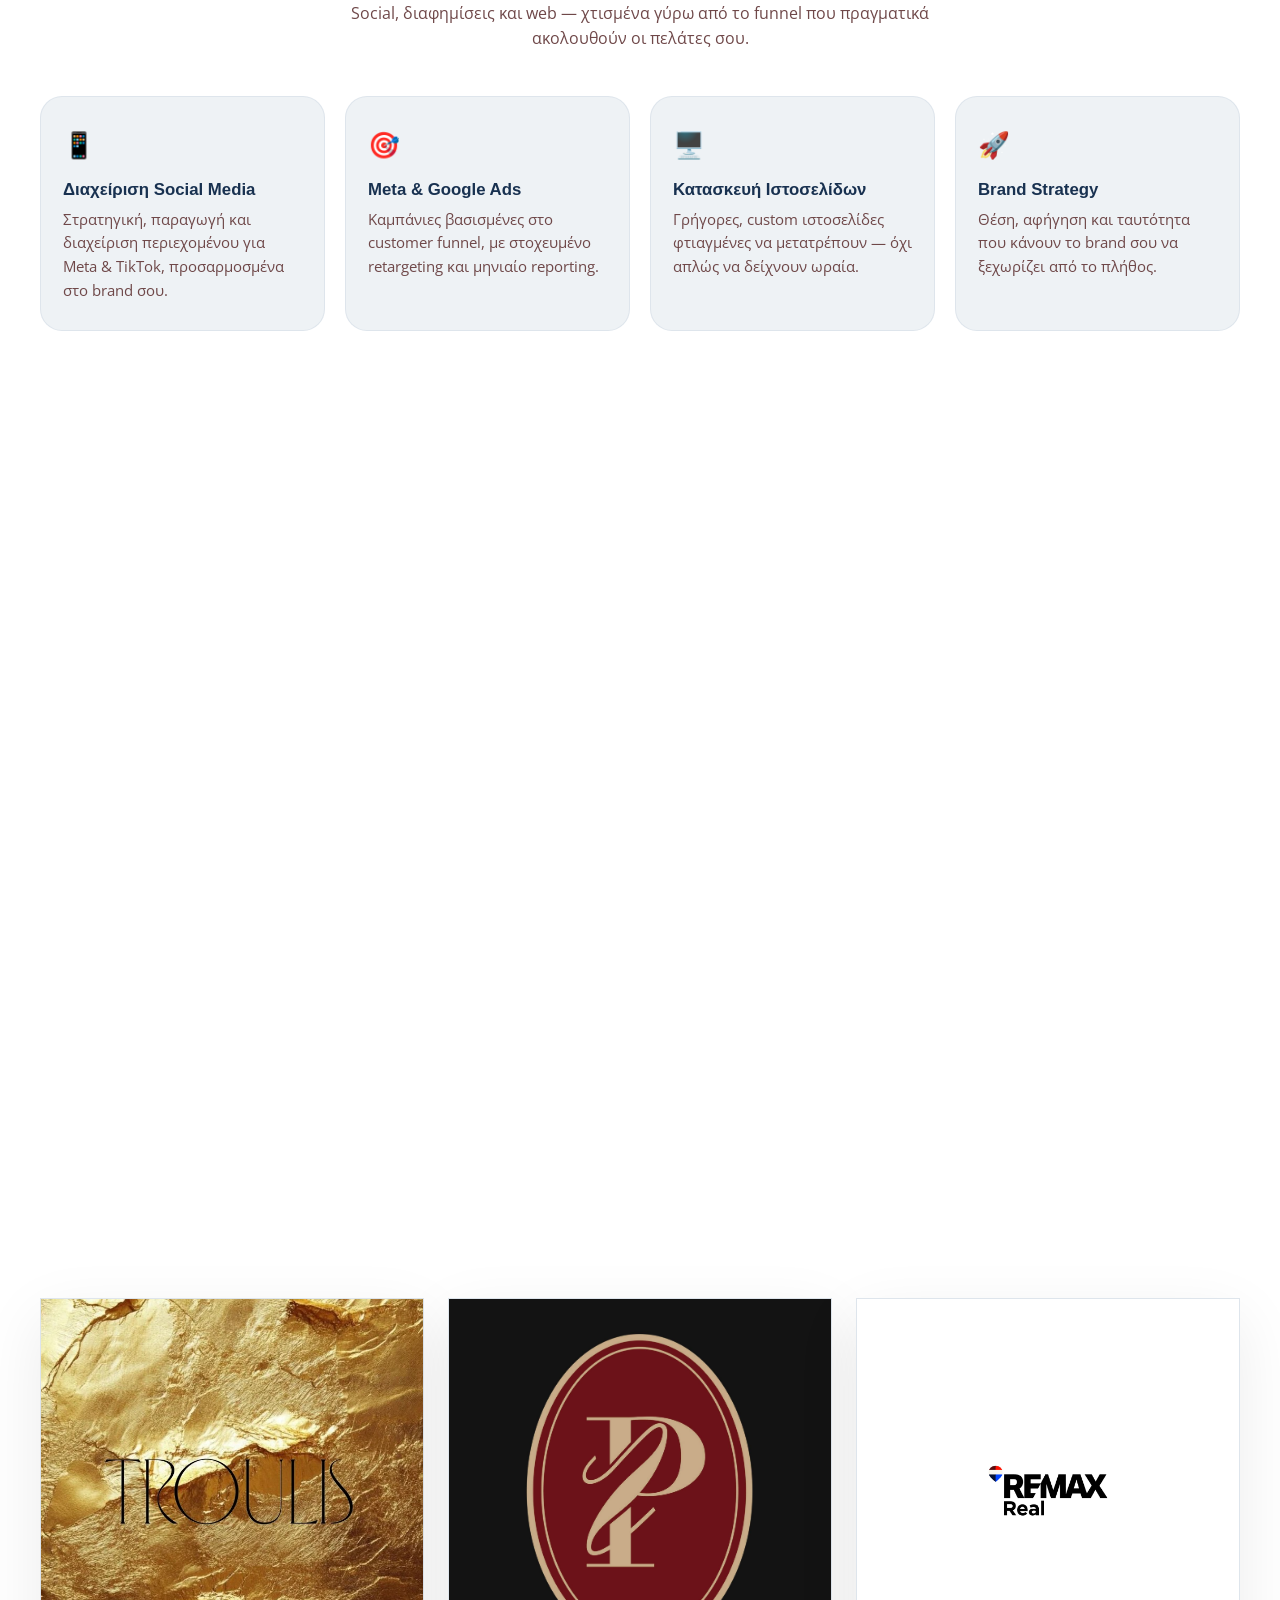
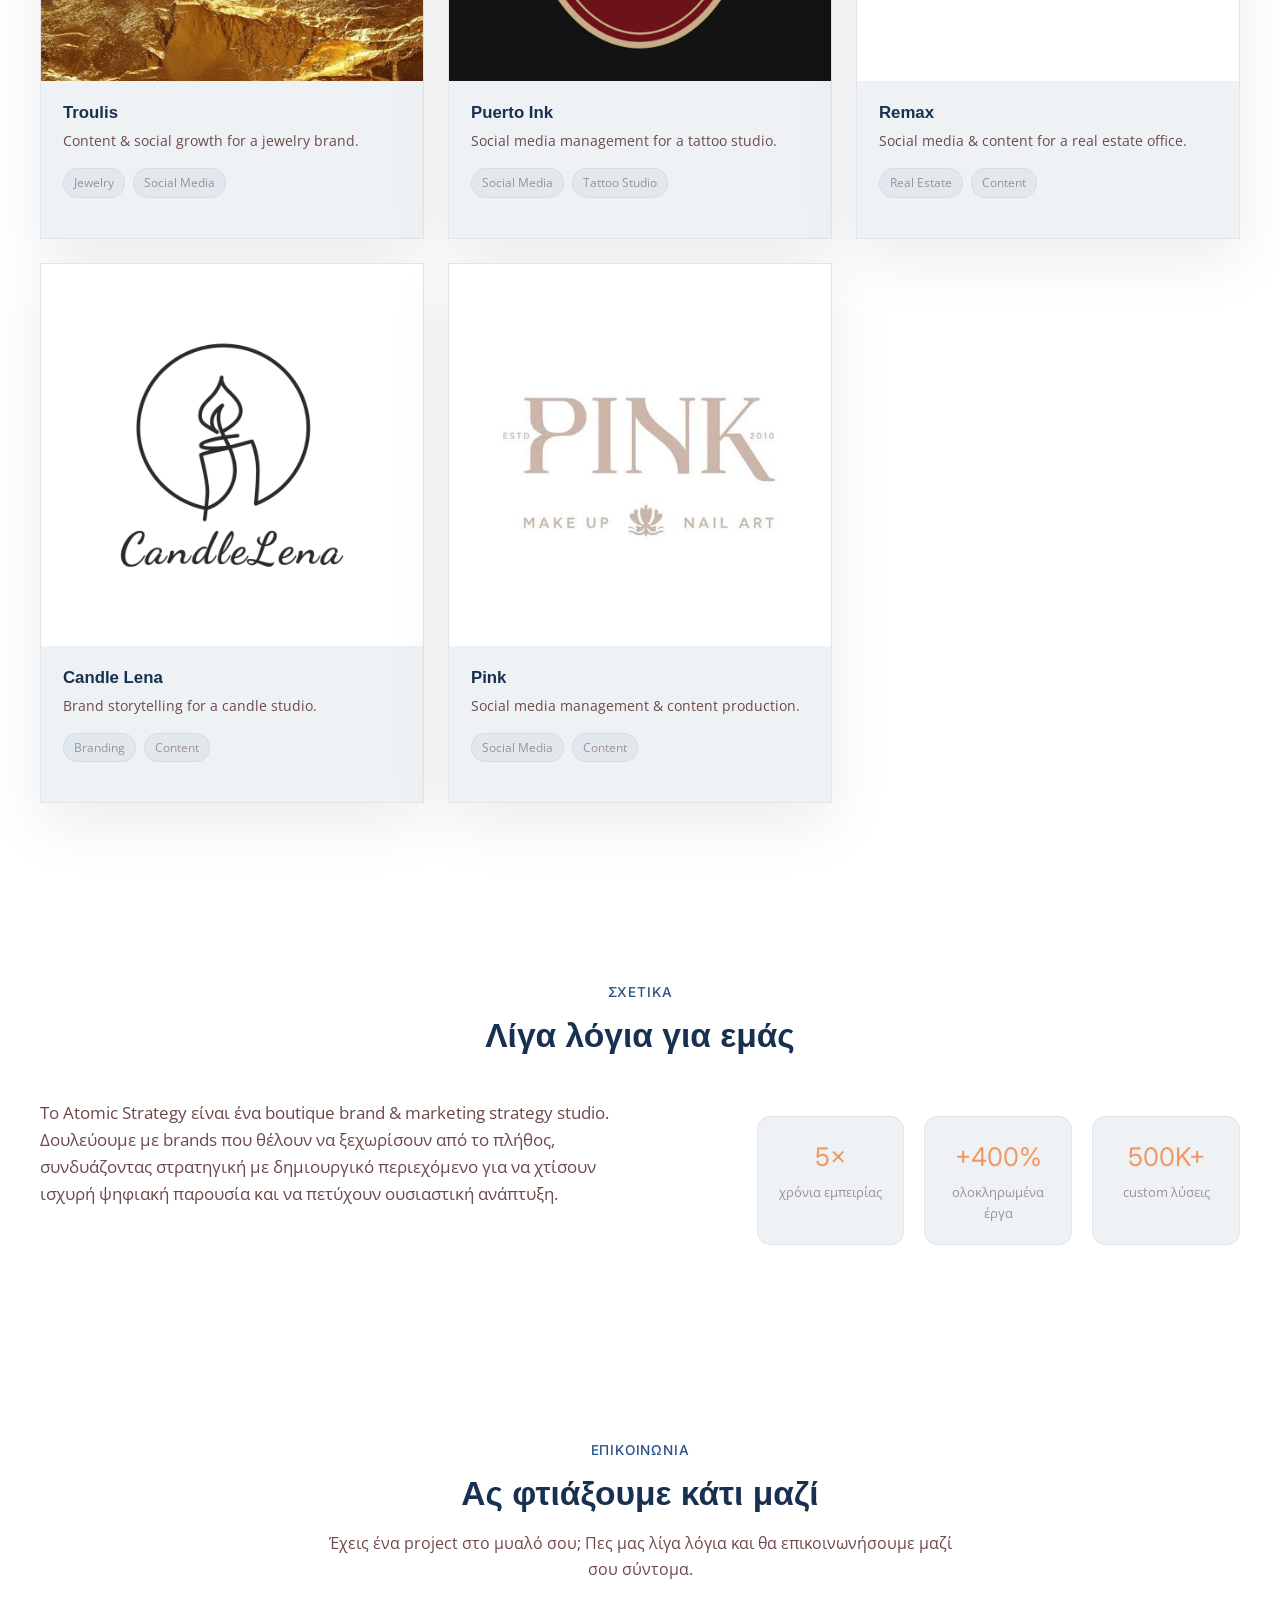
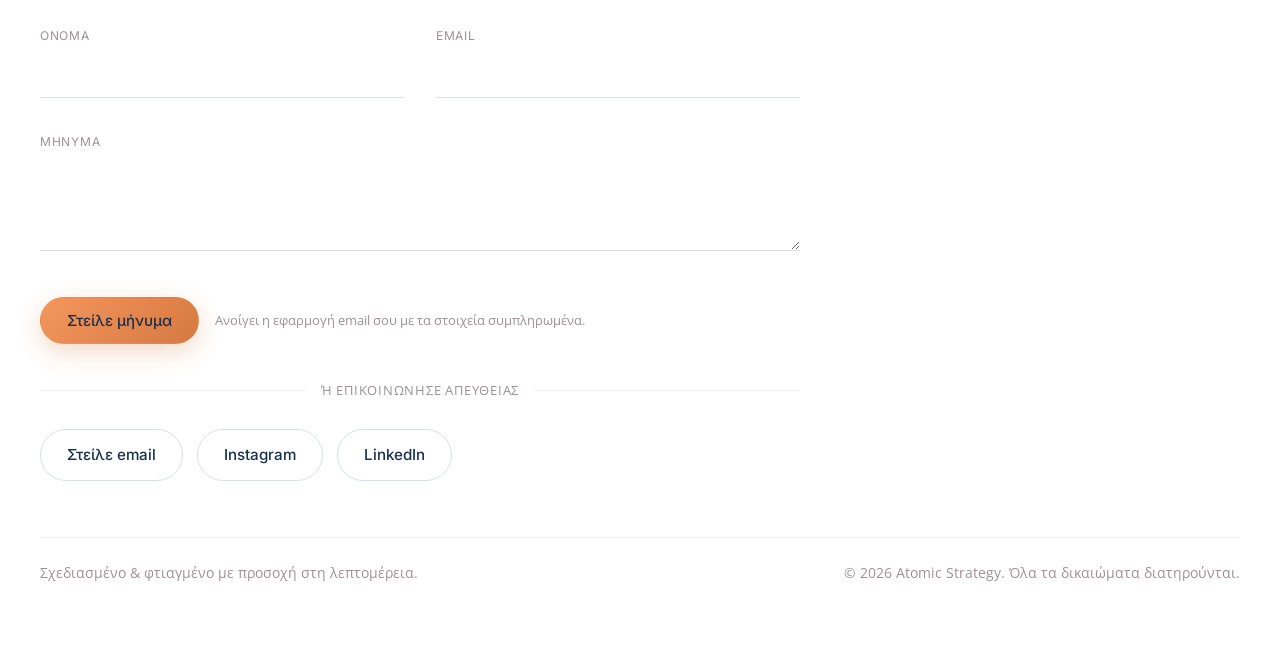
==== commit b97b512f: "Add pinned hero video scrollytelling, loading reveal, and new palette Hero background video now shri" ====
--- a/index.html
+++ b/index.html
@@ -32,9 +32,9 @@
 <link rel="preconnect" href="https://fonts.googleapis.com">
 <link rel="preconnect" href="https://fonts.gstatic.com" crossorigin>
 <link href="https://fonts.googleapis.com/css2?family=Inter:wght@400;500;600;700;800&family=Open+Sans:wght@400&display=swap" rel="stylesheet">
-<link rel="stylesheet" href="styles.css?v=20260916f">
+<link rel="stylesheet" href="styles.css?v=202609197">
 </head>
-<body>
+<body class="is-loading">
 
 <div class="loader" id="loader" aria-hidden="true">
   <div class="loader-inner">
@@ -47,7 +47,9 @@
 <a class="skip-link" href="#main" data-i18n="a11y.skipLink">Μετάβαση στο περιεχόμενο</a>
 
 <header class="floating-nav" id="floatingNav">
-  <a href="#top" class="floating-nav-logo">Atomic Strategy</a>
+  <a href="#top" class="floating-nav-logo" aria-label="Atomic Strategy">
+    <span class="brand-badge-text">Atomic<br>Strategy</span>
+  </a>
   <nav class="floating-nav-links" aria-label="Κύρια πλοήγηση">
     <a href="#about" data-i18n="nav.about">Σχετικά</a>
 
@@ -93,8 +95,16 @@
 
     <a href="case-studies.html" data-i18n="nav.work">Case Studies</a>
   </nav>
-  <a href="#contact" class="btn btn-primary btn-small" data-i18n="nav.cta">Ας μιλήσουμε</a>
+  <a href="#contact" class="btn btn-primary btn-small btn-cta-violet">Let's talk</a>
 </header>
+
+<div class="hero-video-frame" id="heroVideoFrame">
+  <video id="heroVideo" class="hero-video" src="assets/videos/hero.mp4" muted loop playsinline autoplay aria-hidden="true"></video>
+  <div class="hero-video-overlay" aria-hidden="true"></div>
+  <button type="button" class="hero-video-play" id="heroVideoPlay" aria-label="Αναπαραγωγή βίντεο">
+    <span class="hero-video-play-icon" aria-hidden="true">▶</span>
+  </button>
+</div>
 
 <main id="main">
 <div class="pin-wrap" id="pinWrap">
@@ -112,7 +122,7 @@
     <div class="hero-glow" aria-hidden="true"></div>
 
     <a class="brand-badge" href="#top" aria-label="Atomic Strategy">
-      <span class="brand-badge-text">Atomic<br>Strategy</span>
+      <span class="brand-badge-text">Atomic Strategy</span>
     </a>
 
     <nav class="hero-nav" aria-label="Κύρια πλοήγηση">
@@ -163,7 +173,7 @@
     </nav>
 
     <div class="hero-top-right">
-      <a href="#contact" class="btn btn-primary btn-small" data-i18n="nav.cta">Ας μιλήσουμε</a>
+      <a href="#contact" class="btn btn-primary btn-small btn-cta-violet">Let's talk</a>
     </div>
 
     <div class="wrap hero-inner">
@@ -180,43 +190,53 @@
         <span class="hero-scroll-dot"></span>
       </span>
     </a>
-  </section>
-
-  <!-- ============ ABOUT ============ -->
-  <section class="panel section" id="about">
-    <div class="wrap about-inner">
-      <div class="section-head reveal">
-        <span class="section-kicker" data-i18n="about.kicker">Σχετικά</span>
-        <h2 data-i18n="about.heading">Λίγα λόγια για εμάς</h2>
-      </div>
-
-      <div class="about-grid reveal">
-        <p class="about-body" data-i18n="about.body">
-          Το Atomic Strategy είναι ένα boutique brand &amp; marketing strategy studio. Δουλεύουμε με brands που θέλουν να
-          ξεχωρίσουν από το πλήθος, συνδυάζοντας στρατηγική με δημιουργικό περιεχόμενο για να χτίσουν ισχυρή ψηφιακή
-          παρουσία και να πετύχουν ουσιαστική ανάπτυξη.
-        </p>
-
-        <dl class="about-stats">
-          <div class="stat">
-            <dt class="stat-num">5×</dt>
-            <dd class="stat-label" data-i18n="about.stat1Label">αύξηση κοινού στο Instagram</dd>
-          </div>
-          <div class="stat">
-            <dt class="stat-num">+400%</dt>
-            <dd class="stat-label" data-i18n="about.stat2Label">αύξηση followers</dd>
-          </div>
-          <div class="stat">
-            <dt class="stat-num">500K+</dt>
-            <dd class="stat-label" data-i18n="about.stat3Label">οργανικές προβολές για τους πελάτες μας</dd>
-          </div>
-        </dl>
+
+    <div class="video-showcase-inner" id="videoShowcaseInner">
+      <span class="video-showcase-label" data-i18n="showcase.watchLeft">Δες</span>
+      <div class="video-panel-target" id="videoPanelTarget" aria-hidden="true"></div>
+      <span class="video-showcase-label" data-i18n="showcase.watchRight">πώς δουλεύουμε</span>
+    </div>
+  </section>
+
+  </div>
+  </div>
+
+  <!-- ============ TRUSTED BY ============ -->
+  <section class="section trusted-by-section" id="trusted-by">
+    <div class="wrap">
+      <div class="trusted-by-head reveal">
+        <span class="trusted-by-label" data-i18n="trustedBy.label">Μας εμπιστεύτηκαν</span>
+      </div>
+    </div>
+
+    <div class="logo-marquee" aria-hidden="true">
+      <div class="logo-marquee-row">
+        <div class="logo-marquee-track">
+          <span class="logo-tile"><img src="assets/clients/gohan.png" alt="Gohan" loading="lazy"></span>
+          <span class="logo-tile"><img src="assets/clients/saitis nektarios.png" alt="Saitis Nektarios" loading="lazy"></span>
+          <span class="logo-tile"><img src="assets/clients/kahu salon.jpeg" alt="Kahu Salon" loading="lazy"></span>
+          <span class="logo-tile"><img src="assets/clients/puertoink.jpg" alt="Puerto Ink" loading="lazy"></span>
+          <span class="logo-tile"><img src="assets/clients/gohan.png" alt="Gohan" loading="lazy"></span>
+          <span class="logo-tile"><img src="assets/clients/saitis nektarios.png" alt="Saitis Nektarios" loading="lazy"></span>
+          <span class="logo-tile"><img src="assets/clients/kahu salon.jpeg" alt="Kahu Salon" loading="lazy"></span>
+          <span class="logo-tile"><img src="assets/clients/puertoink.jpg" alt="Puerto Ink" loading="lazy"></span>
+        </div>
+      </div>
+      <div class="logo-marquee-row logo-marquee-row-reverse">
+        <div class="logo-marquee-track logo-marquee-track-reverse">
+          <span class="logo-tile"><img src="assets/clients/remax.jpeg" alt="Remax" loading="lazy"></span>
+          <span class="logo-tile"><img src="assets/clients/candle lena.webp" alt="Candle Lena" loading="lazy"></span>
+          <span class="logo-tile"><img src="assets/clients/pink.jpeg" alt="Pink" loading="lazy"></span>
+          <span class="logo-tile"><img src="assets/clients/remax.jpeg" alt="Remax" loading="lazy"></span>
+          <span class="logo-tile"><img src="assets/clients/candle lena.webp" alt="Candle Lena" loading="lazy"></span>
+          <span class="logo-tile"><img src="assets/clients/pink.jpeg" alt="Pink" loading="lazy"></span>
+        </div>
       </div>
     </div>
   </section>
 
   <!-- ============ SERVICES ============ -->
-  <section class="panel section section-alt" id="services">
+  <section class="section section-alt" id="services">
     <div class="doodles" aria-hidden="true">
       <span class="doodle doodle-dot doodle-1"></span>
       <span class="doodle doodle-ring doodle-5"></span>
@@ -260,7 +280,7 @@
   </section>
 
   <!-- ============ WORK / CASE STUDIES ============ -->
-  <section class="panel section" id="work">
+  <section class="section" id="work">
     <div class="wrap">
       <div class="section-head reveal">
         <span class="section-kicker" data-i18n="work.kicker">Case Studies</span>
@@ -348,8 +368,41 @@
     </div>
   </section>
 
+  <!-- ============ ABOUT ============ -->
+  <section class="section" id="about">
+    <div class="wrap about-inner">
+      <div class="section-head reveal">
+        <span class="section-kicker" data-i18n="about.kicker">Σχετικά</span>
+        <h2 data-i18n="about.heading">Λίγα λόγια για εμάς</h2>
+      </div>
+
+      <div class="about-grid reveal">
+        <p class="about-body" data-i18n="about.body">
+          Το Atomic Strategy είναι ένα boutique brand &amp; marketing strategy studio. Δουλεύουμε με brands που θέλουν να
+          ξεχωρίσουν από το πλήθος, συνδυάζοντας στρατηγική με δημιουργικό περιεχόμενο για να χτίσουν ισχυρή ψηφιακή
+          παρουσία και να πετύχουν ουσιαστική ανάπτυξη.
+        </p>
+
+        <dl class="about-stats">
+          <div class="stat">
+            <dt class="stat-num">5×</dt>
+            <dd class="stat-label" data-i18n="about.stat1Label">αύξηση κοινού στο Instagram</dd>
+          </div>
+          <div class="stat">
+            <dt class="stat-num">+400%</dt>
+            <dd class="stat-label" data-i18n="about.stat2Label">αύξηση followers</dd>
+          </div>
+          <div class="stat">
+            <dt class="stat-num">500K+</dt>
+            <dd class="stat-label" data-i18n="about.stat3Label">οργανικές προβολές για τους πελάτες μας</dd>
+          </div>
+        </dl>
+      </div>
+    </div>
+  </section>
+
   <!-- ============ CONTACT ============ -->
-  <section class="panel section section-alt" id="contact">
+  <section class="section section-alt" id="contact">
     <div class="wrap">
       <div class="section-head reveal">
         <span class="section-kicker" data-i18n="contact.kicker">Επικοινωνία</span>
@@ -394,10 +447,8 @@
     </div>
   </section>
 
-</div>
-</div>
 </main>
 
-<script src="script.js?v=20260916f"></script>
+<script src="script.js?v=202609197"></script>
 </body>
 </html>
--- a/styles.css
+++ b/styles.css
@@ -1,6 +1,7 @@
 /* =========================================================
    Atomic Strategy — Brand & Marketing Strategy Studio
-   Design system: monochrome deep-blue, dusty denim as a small accent
+   Design system: Yale Blue/Deep Taupe darks, Powder Blue text,
+   Persimmon as the one warm accent
    Inter (display) + Open Sans (body) + Horizon (wordmark)
    ========================================================= */
 
@@ -20,49 +21,52 @@
   navigation: auto;
 }
 
-/* Previous accent palette, before the "Deep Space Blue Elegance" rebrand
-   below — kept here for an easy rollback if needed:
-   --bg-deep: #000000; --bg-base: #000000;
-   --bg-raised: #495867; --bg-raised-2: #577399;
-   --amber: #fe5f55; --amber-bright: #ff8177; --amber-dim: #d94a41;
-   --amber-glow: rgba(254, 95, 85, 0.28); --accent-ink: #495867;
-   --magenta: #bdd5ea; --magenta-bright: #d7e8f4;
-   --magenta-glow: rgba(189, 213, 234, 0.25);
-   --yellow: #fe5f55; --yellow-glow: rgba(254, 95, 85, 0.22);
-   --text-primary: #f7f7ff; --text-secondary: #bdd5ea; --text-muted: #8fa3b8;
+/* Previous accent palette, before the "Skyline Denim" rebrand below —
+   kept here for an easy rollback if needed:
+   --bg-deep: #450920; --bg-base: #450920;
+   --bg-raised: #a53860; --bg-raised-2: #b8496b;
+   --border-soft: rgba(249, 219, 189, 0.09); --border-strong: rgba(249, 219, 189, 0.2);
+   --amber: #ffa5ab; --amber-bright: #ffc2c6; --amber-dim: #e08890;
+   --amber-glow: rgba(255, 165, 171, 0.28); --accent-ink: #450920;
+   --magenta: #f9dbbd; --magenta-bright: #fce8d4;
+   --magenta-glow: rgba(249, 219, 189, 0.25);
+   --yellow: #ffa5ab; --yellow-glow: rgba(255, 165, 171, 0.22);
+   --text-primary: #f9dbbd; --text-secondary: #da627d; --text-muted: #8a5a68;
 */
 :root {
-  /* "Deep Space Blue Elegance" palette (coolors.co/palettes/popular/elegant) */
-  --bg-deep: #0d1321;   /* Ink Black */
-  --bg-base: #0d1321;
-  --bg-raised: #1d2d44;   /* Deep Space Blue */
-  --bg-raised-2: #3e5c76; /* Blue Slate */
-  --border-soft: rgba(240, 235, 216, 0.09);
-  --border-strong: rgba(240, 235, 216, 0.2);
-
-  /* Dusty Denim — used only as a small accent */
-  --amber: #748cab;
-  --amber-bright: #9bafc8;
-  --amber-dim: #5d7699;
-  --amber-glow: rgba(116, 140, 171, 0.28);
-  --accent-ink: #0d1321; /* Ink Black text on accent surfaces */
-
-  /* Secondary accent for kickers, badges & doodles — Eggshell, the warm
-     counterpoint to the cool blue primary accent */
-  --magenta: #f0ebd8;
-  --magenta-bright: #f7f3e4;
-  --magenta-glow: rgba(240, 235, 216, 0.25);
-  --yellow: #748cab;
-  --yellow-glow: rgba(116, 140, 171, 0.22);
+  /* "Skyline Denim" palette — Yale Blue/Deep Taupe backgrounds, Powder
+     Blue text, Persimmon as the one warm accent */
+  --bg-deep: #285185;    /* Yale Blue */
+  --bg-base: #285185;
+  --bg-raised: #6f4849;  /* Deep Taupe */
+  --bg-raised-2: #8d6667; /* lighter Deep Taupe, for a second raised layer */
+  --border-soft: rgba(204, 217, 226, 0.09);
+  --border-strong: rgba(204, 217, 226, 0.2);
+
+  /* Persimmon — the one warm accent */
+  --amber: #d67940;
+  --amber-bright: #f4975e;
+  --amber-dim: #b66736;
+  --amber-glow: rgba(214, 121, 64, 0.28);
+  --accent-ink: #1c2f4d; /* dark ink for text on accent (Persimmon) surfaces */
+
+  /* Secondary accent for kickers, badges & doodles — Powder Blue, the
+     cool counterpoint to the Persimmon primary accent */
+  --magenta: #ccd9e2;
+  --magenta-bright: #dbe8f1;
+  --magenta-glow: rgba(204, 217, 226, 0.25);
+  --yellow: #d67940;
+  --yellow-glow: rgba(214, 121, 64, 0.22);
 
   /* Text */
-  --text-primary: #f0ebd8;  /* Eggshell */
-  --text-secondary: #9bafc8; /* light Dusty Denim */
-  --text-muted: #647a91;
+  --text-primary: #ccd9e2;   /* Powder Blue */
+  --text-secondary: #ad8384; /* dusty rose-taupe */
+  --text-muted: #7a95b4;
 
   --font-display: "Inter", "Segoe UI", sans-serif;
   --font-body: "Open Sans", "Segoe UI", sans-serif;
   --font-wordmark: "Horizon", var(--font-display);
+  --font-heading: "Helvetica Neue", Arial, sans-serif;
 
   --radius-md: 14px;
   --radius-lg: 22px;
@@ -126,8 +130,8 @@
 }
 
 h1, h2, h3, h4 {
-  font-family: var(--font-display);
-  font-weight: 600;
+  font-family: var(--font-heading);
+  font-weight: 700;
   line-height: 1.2;
   margin: 0 0 0.5em;
 }
@@ -161,10 +165,11 @@
 }
 
 /* ---------- Intro loader ----------
-   "Atomic" stays put while the word below it cycles through a list (see
-   script.js) and settles on "Strategy" — spelling out the full brand name
-   before the loader fades out and hands off to the page underneath, which
-   has already been rendering (and animating in) behind it the whole time. */
+   The hero itself IS the loading screen — video already playing behind it,
+   nav/slogan/logo/explore hidden until the bar finishes (see the
+   body.is-loading rules further down) — with "Atomic"/the cycling word
+   overlaid on top of the video, settling on "Strategy" right as the bar
+   completes, then handing off into the hero reveal transition. */
 .loader {
   position: fixed;
   inset: 0;
@@ -172,7 +177,7 @@
   display: flex;
   align-items: center;
   justify-content: center;
-  background: var(--bg-deep);
+  background: transparent;
   opacity: 1;
   visibility: visible;
   transition: opacity 0.6s ease, visibility 0s linear 0s;
@@ -203,6 +208,8 @@
   font-size: clamp(2.2rem, 7vw, 5rem);
   letter-spacing: 0.02em;
   color: var(--text-primary);
+  /* Extra legibility over the moving hero video underneath. */
+  text-shadow: 0 2px 20px rgba(0, 0, 0, 0.5);
 }
 
 .loader-cycle {
@@ -286,6 +293,24 @@
   box-shadow: 0 12px 32px var(--amber-glow);
 }
 
+/* The nav "Let's talk" CTA specifically — matches the hero/dark theme's
+   own Yale Blue rather than standing out in the accent color, so it reads
+   as part of the surrounding chrome instead of a pop-color button.
+   Hardcoded to the dark-theme blue (not var(--bg-*), which further
+   down the page resolves to the light theme's white — see #services
+   etc.) since this button appears both there and in the still-dark
+   hero/floating-nav. */
+.btn-cta-violet {
+  background: #285185;
+  color: #ccd9e2;
+  box-shadow: none;
+}
+
+.btn-cta-violet:hover {
+  background: #34659e;
+  box-shadow: 0 8px 20px rgba(40, 81, 133, 0.4);
+}
+
 .btn-ghost {
   background: transparent;
   border-color: var(--border-strong);
@@ -305,8 +330,8 @@
 /* ---------- Brand badge, top-left ---------- */
 .brand-badge {
   position: absolute;
-  top: 40px;
-  left: 40px;
+  top: 20px;
+  left: 20px;
   z-index: 2;
   display: inline-flex;
   text-decoration: none;
@@ -316,6 +341,31 @@
 .brand-badge:hover {
   transform: scale(1.06);
   filter: drop-shadow(0 0 10px var(--amber-glow));
+}
+
+/* Logo, nav options and slogan stay hidden while the hero doubles as the
+   loading screen, then fade in together once script.js's loader finish()
+   removes body.is-loading (bar complete) — reusing that existing timing
+   instead of adding new JS for the reveal. */
+.hero .brand-badge,
+.hero .hero-nav,
+.hero .hero-top-right,
+.hero .hero-copy,
+.hero .hero-scroll {
+  transition: opacity 0.8s ease 0.1s;
+}
+
+body.is-loading .hero .brand-badge,
+body.is-loading .hero .hero-nav,
+body.is-loading .hero .hero-top-right,
+body.is-loading .hero .hero-copy,
+body.is-loading .hero .hero-scroll {
+  /* !important: script.js's scroll-driven header/slogan fade sets an
+     inline opacity (starting at 1, at scroll progress 0) on these same
+     elements on load, which would otherwise beat this rule outright
+     regardless of selector specificity. */
+  opacity: 0 !important;
+  pointer-events: none !important;
 }
 
 .brand-badge-text {
@@ -326,6 +376,17 @@
   letter-spacing: 0.04em;
   text-transform: uppercase;
   color: var(--text-primary);
+  white-space: nowrap;
+}
+
+/* The hero's own badge (top-left) reads white and considerably larger,
+   right in the corner — the floating pill nav reuses the same
+   .brand-badge-text markup/class at its original compact size and theme
+   color, so this is scoped to just the hero instance rather than changed
+   on the shared rule above. */
+.hero .brand-badge-text {
+  font-size: 2rem;
+  color: #fff;
 }
 
 /* ---------- Nav (embedded in hero) ----------
@@ -333,8 +394,8 @@
    the language switch stands separately, top-right. */
 .hero-top-right {
   position: absolute;
-  top: 40px;
-  right: 40px;
+  top: 24px;
+  right: 24px;
   z-index: 2;
   display: flex;
   align-items: center;
@@ -344,7 +405,7 @@
 /* ---------- Section nav, top-center ---------- */
 .hero-nav {
   position: absolute;
-  top: 40px;
+  top: 24px;
   left: 50%;
   transform: translateX(-50%);
   z-index: 2;
@@ -352,18 +413,20 @@
   gap: clamp(20px, 3vw, 36px);
 }
 
-.hero-nav a {
+.hero-nav a,
+.hero-nav .nav-dropdown-trigger {
   font-family: var(--font-display);
   font-size: 0.82rem;
   font-weight: 500;
   letter-spacing: 0.04em;
   text-transform: uppercase;
-  color: var(--text-secondary);
+  color: #fff;
   text-decoration: none;
   transition: color 0.2s ease;
 }
 
-.hero-nav a:hover {
+.hero-nav a:hover,
+.hero-nav .nav-dropdown-trigger:hover {
   color: var(--amber-bright);
 }
 
@@ -381,7 +444,9 @@
   align-items: center;
   gap: clamp(20px, 3vw, 40px);
   padding: 10px 10px 10px 22px;
-  background: var(--bg-raised);
+  background: transparent;
+  backdrop-filter: blur(18px) saturate(140%);
+  -webkit-backdrop-filter: blur(18px) saturate(140%);
   border: 1px solid var(--border-soft);
   border-radius: var(--radius-md);
   box-shadow: var(--shadow-soft);
@@ -401,13 +466,9 @@
 }
 
 .floating-nav-logo {
-  font-family: var(--font-display);
-  font-weight: 700;
-  font-size: 0.85rem;
-  letter-spacing: 0.03em;
-  color: var(--text-primary);
+  display: inline-flex;
+  align-items: center;
   text-decoration: none;
-  white-space: nowrap;
 }
 
 .floating-nav-links {
@@ -628,6 +689,10 @@
   z-index: 0;
   pointer-events: none;
   user-select: none;
+  /* Disabled for now — flip this back to visible (and the matching rule
+     on .hero-watermark-fill below) to bring the "ATOMIC STRATEGY"
+     background wordmark back. */
+  display: none;
 }
 
 .hero-watermark-word {
@@ -660,6 +725,8 @@
   --blob-r: 0px;
   -webkit-mask-image: radial-gradient(circle var(--blob-r) at var(--blob-x) var(--blob-y), #000 0%, #000 55%, transparent 100%);
   mask-image: radial-gradient(circle var(--blob-r) at var(--blob-x) var(--blob-y), #000 0%, #000 55%, transparent 100%);
+  /* Disabled alongside .hero-watermark above — see the note there. */
+  display: none;
 }
 
 /* The atom "lights up" whatever letters it's currently passing behind —
@@ -770,10 +837,11 @@
 
 .hero-glow {
   position: absolute;
-  right: -10%;
-  top: 20%;
-  width: 46%;
-  height: 60%;
+  left: 50%;
+  top: 18%;
+  width: 60%;
+  height: 64%;
+  transform: translateX(-50%);
   background: radial-gradient(50% 50% at 50% 50%, var(--amber-glow), transparent 72%);
   filter: blur(20px);
   pointer-events: none;
@@ -784,30 +852,35 @@
   position: relative;
   z-index: 1;
   max-width: 780px;
+  margin: 0 auto;
+  text-align: center;
 }
 
 .hero-title {
   font-size: clamp(2.6rem, 6vw, 4.6rem);
-  color: var(--text-primary);
+  color: #fff;
   margin-bottom: 36px;
   letter-spacing: -0.01em;
 }
 
+/* Still gets its glow treatment, just in white rather than the accent
+   color — "all the letters in the hero should be white" per request. */
 .glow-text {
-  color: var(--amber-bright);
-  text-shadow: 0 0 14px var(--amber-glow);
+  color: #fff;
+  text-shadow: 0 0 14px rgba(255, 255, 255, 0.5);
   animation: glowPulse 3.2s ease-in-out infinite;
 }
 
 @keyframes glowPulse {
-  0%, 100% { text-shadow: 0 0 12px var(--amber-glow); }
-  50% { text-shadow: 0 0 26px var(--amber-glow), 0 0 10px var(--amber-bright); }
+  0%, 100% { text-shadow: 0 0 12px rgba(255, 255, 255, 0.4); }
+  50% { text-shadow: 0 0 26px rgba(255, 255, 255, 0.6), 0 0 10px rgba(255, 255, 255, 0.8); }
 }
 
 .hero-scroll {
   position: absolute;
-  left: 40px;
+  left: 50%;
   bottom: 40px;
+  transform: translateX(-50%);
   z-index: 1;
   display: flex;
   align-items: center;
@@ -891,7 +964,14 @@
 
 html.pin-mode #pinWrap {
   position: relative;
-  height: 500vh;
+  /* Only the hero + the video showcase are still pinned/crossfaded now —
+     Services onward scroll normally below this (see index.html). Sized so
+     the pinned range's scrollable distance (this minus one viewport) is
+     ~17 "notches" of ~100px each at a typical viewport height — matching
+     script.js's VIDEO_MORPH_END, so the pin releases into normal scroll
+     right as the video finishes landing rather than leaving a dead pinned
+     stretch after it. */
+  height: 289vh;
 }
 
 html.pin-mode .pin-stage {
@@ -904,8 +984,16 @@
 /* A simple ring that trails the cursor (and follows the same scripted path
    as it drifts through the rest of the scroll) — script.js drives the same
    position/scale/opacity/rotation keyframes it always has; only the look
-   changed, from a multi-ring atom icon down to one clean circle. */
+   changed, from a multi-ring atom icon down to one clean circle.
+   Pin-mode only (no scroll-driven crossfade to drive it otherwise) — hidden
+   by default so its child's absolute/inset:0 never falls back to sizing
+   itself against the viewport instead of this box. */
+.pin-bg-atom {
+  display: none;
+}
+
 html.pin-mode .pin-bg-atom {
+  display: block;
   position: absolute;
   top: 46%;
   left: 78%;
@@ -923,6 +1011,277 @@
   border: 2px solid var(--amber);
   border-radius: 50%;
   box-shadow: 0 0 20px var(--amber-glow);
+}
+
+/* Hero background video that shrinks into a small framed panel as you
+   scroll, then freezes there — a fixed-position element (sibling of the
+   hero panel, not a child of it) so its own opacity/position stay
+   entirely under script.js's control rather than fading with the hero.
+   Its rect is interpolated every scroll tick between a full-viewport
+   cover and #videoPanelTarget's live position inside the hero (see
+   updateHeroVideo in script.js) — plain top/left/width/height, not a CSS
+   transition, since the values change continuously with scroll, not at
+   one discrete breakpoint. Once landed, script.js simply stops updating
+   these and it stays exactly where it is — still fixed, so it remains on
+   screen (and keeps playing) no matter how much further you scroll past
+   it. Pin-mode only: without the scroll-driven crossfade there's no
+   "progress" to morph against, so it would otherwise just sit fixed over
+   the whole page on a normal stacked layout. */
+html.pin-mode .hero-video-frame {
+  position: fixed;
+  top: 0;
+  left: 0;
+  width: 100vw;
+  height: 100vh;
+  z-index: 0;
+  overflow: hidden;
+  border-radius: 0;
+  box-shadow: none;
+}
+
+html:not(.pin-mode) .hero-video-frame {
+  display: none;
+}
+
+/* Without pin-mode there's no scroll "progress" driving the morph, so the
+   showcase section would otherwise just show its heading over an empty,
+   permanently invisible placeholder box — skip the whole section there. */
+html:not(.pin-mode) #showcase {
+  display: none;
+}
+
+.hero-video {
+  position: absolute;
+  inset: 0;
+  width: 100%;
+  height: 100%;
+  object-fit: cover;
+  display: block;
+}
+
+.hero-video-overlay {
+  position: absolute;
+  inset: 0;
+  background: linear-gradient(180deg, rgba(13, 19, 33, 0.5), rgba(13, 19, 33, 0.72));
+  transition: opacity 0.3s ease;
+}
+
+html.pin-mode .hero-video-frame.is-landed {
+  /* Above the active panel's own content (so the landed panel + its play
+     button are actually clickable) — but only once landed. While it's
+     still full-bleed over the hero, it stays at z-index: 0 specifically so
+     the hero's own nav/badge/copy (z-index: 2, see .hero-nav etc.) keep
+     rendering on top of it, as a background should. Needs the same
+     `html.pin-mode` prefix as the base rule below, not just a matching
+     class count — a bare `.hero-video-frame.is-landed` selector is less
+     specific than `html.pin-mode .hero-video-frame` (extra type selector)
+     and would lose to it regardless of source order. */
+  z-index: 10;
+  border: 1px solid var(--border-soft);
+  box-shadow: var(--shadow-soft);
+  /* Own aspect-ratio rather than height: 100% of #videoPanelTarget once
+     docked (see dockVideoIntoTarget in script.js) — derives height from
+     its own (real, 100%-of-target) width directly, so the frame's shape
+     never depends on #videoPanelTarget's own rendered height agreeing
+     with this at all. Needs height: auto here too — aspect-ratio is
+     ignored whenever height already has a definite value, and the base
+     rule below still says height: 100vh (that's only meant for the
+     pre-landed, position: fixed state); clearing the inline height in
+     dockVideoIntoTarget isn't enough on its own to un-set that. */
+  height: auto;
+  aspect-ratio: 16 / 9;
+}
+
+.hero-video-frame.is-landed .hero-video-overlay {
+  opacity: 0.3;
+}
+
+.hero-video-play {
+  position: absolute;
+  top: 50%;
+  left: 50%;
+  transform: translate(-50%, -50%) scale(1);
+  width: 64px;
+  height: 64px;
+  border-radius: 50%;
+  border: none;
+  background: rgba(240, 235, 216, 0.94);
+  color: var(--accent-ink);
+  display: flex;
+  align-items: center;
+  justify-content: center;
+  font-size: 1.1rem;
+  cursor: pointer;
+  opacity: 0;
+  visibility: hidden;
+  pointer-events: none;
+  transition: opacity 0.25s ease, transform 0.25s ease, visibility 0s linear 0.25s;
+}
+
+.hero-video-frame.is-landed .hero-video-play {
+  opacity: 1;
+  visibility: visible;
+  pointer-events: auto;
+  transition: opacity 0.25s ease, transform 0.25s ease, visibility 0s;
+}
+
+.hero-video-frame.is-playing .hero-video-play {
+  opacity: 0;
+  visibility: hidden;
+  pointer-events: none;
+}
+
+.hero-video-play:hover {
+  transform: translate(-50%, -50%) scale(1.08);
+}
+
+/* Lives inside the hero panel itself now, not a separate pinned section —
+   centered over the same spot the hero title occupies, fading in via
+   script.js (tied to the same morphT that drives the video's own shrink)
+   as the header/slogan fade out, so the video settles into this flanked
+   layout right in place rather than handing off to another section. Once
+   the hero's own pinned dwell ends, the whole panel (video now docked
+   in-flow inside #videoPanelTarget below) scrolls away normally with it. */
+.video-showcase-inner {
+  position: absolute;
+  top: 50%;
+  left: 50%;
+  transform: translate(-50%, -50%);
+  z-index: 3;
+  width: min(1100px, calc(100% - 80px));
+  opacity: 0;
+  /* Grid, not flex: "Δες" and "πώς δουλεύουμε" are very different widths,
+     so space-between (or any flex-grow split) would shift the middle
+     column off true center by however much those two labels differ. Two
+     equal 1fr side columns center the middle column exactly regardless
+     of what's in the side ones. */
+  display: grid;
+  grid-template-columns: 1fr auto 1fr;
+  align-items: center;
+  gap: clamp(16px, 4vw, 48px);
+}
+
+.video-showcase-label {
+  /* Capped width forces long labels (e.g. "πώς δουλεύουμε") to wrap
+     reliably instead of overflowing sideways into the video — a bare 1fr
+     grid track only guarantees room for the longest unbroken word, not
+     the whole phrase, so without this a long enough label could still
+     spill over the video's edge at some viewport widths. */
+  max-width: 200px;
+  font-family: var(--font-display);
+  font-weight: 700;
+  font-size: clamp(1.4rem, 2.6vw, 2.2rem);
+  line-height: 1.15;
+  letter-spacing: -0.01em;
+  color: var(--text-primary);
+}
+
+.video-showcase-label:first-child {
+  justify-self: end;
+  text-align: right;
+}
+
+.video-showcase-label:last-child {
+  justify-self: start;
+  text-align: left;
+}
+
+.video-panel-target {
+  width: 640px;
+  max-width: 100%;
+  /* Fixed 16:9 — matching the viewport's own (usually quite wide/
+     landscape) aspect ratio instead made the landed panel read as too
+     wide, even though it avoided object-fit: cover subtly re-cropping
+     the footage as it lands. Traded back for the cleaner, more familiar
+     video-panel shape. */
+  aspect-ratio: 16 / 9;
+  visibility: hidden;
+}
+
+/* ---------- Trusted-by logo marquee ---------- */
+.trusted-by-section {
+  padding: 64px 0 88px;
+}
+
+.trusted-by-head {
+  text-align: center;
+  margin-bottom: 36px;
+}
+
+.trusted-by-label {
+  display: inline-block;
+  padding: 10px 22px;
+  border: 1px solid var(--border-strong);
+  border-radius: var(--radius-pill);
+  font-family: var(--font-display);
+  font-weight: 600;
+  font-size: 0.85rem;
+  letter-spacing: 0.03em;
+  color: var(--text-secondary);
+}
+
+/* Two rows, each an overflow-hidden viewport onto a track holding the logo
+   set twice back to back — animating the track exactly one set-width to
+   the left (or right, for the second row) loops seamlessly, since the
+   moment the first copy scrolls fully out, the second is sitting in the
+   exact spot the first started in. */
+.logo-marquee {
+  display: flex;
+  flex-direction: column;
+  gap: 18px;
+}
+
+.logo-marquee-row {
+  overflow: hidden;
+  -webkit-mask-image: linear-gradient(90deg, transparent, #000 8%, #000 92%, transparent);
+  mask-image: linear-gradient(90deg, transparent, #000 8%, #000 92%, transparent);
+}
+
+.logo-marquee-track {
+  display: flex;
+  width: max-content;
+  gap: 18px;
+  animation: logo-marquee 32s linear infinite;
+}
+
+.logo-marquee-track-reverse {
+  animation-name: logo-marquee-reverse;
+  animation-duration: 36s;
+}
+
+@keyframes logo-marquee {
+  from { transform: translateX(0); }
+  to { transform: translateX(-50%); }
+}
+
+@keyframes logo-marquee-reverse {
+  from { transform: translateX(-50%); }
+  to { transform: translateX(0); }
+}
+
+.logo-tile {
+  flex: 0 0 auto;
+  width: 160px;
+  height: 84px;
+  display: flex;
+  align-items: center;
+  justify-content: center;
+  padding: 18px 22px;
+  background: var(--bg-raised);
+  border: 1px solid var(--border-soft);
+  border-radius: var(--radius-md);
+}
+
+.logo-tile img {
+  max-width: 100%;
+  max-height: 100%;
+  object-fit: contain;
+}
+
+@media (prefers-reduced-motion: reduce) {
+  .logo-marquee-track {
+    animation: none;
+  }
 }
 
 html.pin-mode .panel {
@@ -957,6 +1316,34 @@
   background: linear-gradient(180deg, transparent, rgba(255, 255, 255, 0.02) 20%, rgba(255, 255, 255, 0.02) 80%, transparent);
 }
 
+/* Below the logo carousel (which stays on the dark theme, right after
+   the video), the rest of the page switches to a white background —
+   redefining the theme variables here (rather than overriding every
+   individual component) lets everything downstream that already reads
+   var(--bg-raised)/var(--text-primary)/etc. — cards, kickers, borders,
+   shadows — pick up light-appropriate values for free through
+   inheritance, with no separate light-mode rules to keep in sync. */
+#services,
+#work,
+#about,
+#contact {
+  --bg-deep: #fff;
+  --bg-base: #fff;
+  --bg-raised: #eef2f5;
+  --bg-raised-2: #e2e9ee;
+  --border-soft: rgba(40, 81, 133, 0.08);
+  --border-strong: rgba(40, 81, 133, 0.18);
+  --magenta: #6f4849;
+  --magenta-bright: #285185;
+  --magenta-glow: rgba(40, 81, 133, 0.12);
+  --text-primary: #183150;
+  --text-secondary: #6f4849;
+  --text-muted: #9c9195;
+  --shadow-soft: 0 20px 60px rgba(0, 0, 0, 0.08);
+  background: var(--bg-base);
+  color: var(--text-primary);
+}
+
 .section-head {
   max-width: 640px;
   margin: 0 auto 44px;
@@ -1335,7 +1722,6 @@
   }
 
   .hero-scroll {
-    left: 24px;
     bottom: 24px;
   }
 
@@ -1359,11 +1745,12 @@
 @media (max-width: 620px) {
   .hero {
     flex-direction: column;
-    align-items: flex-start;
+    align-items: center;
   }
 
   .hero-scroll {
     position: static;
+    transform: none;
     margin-top: 24px;
   }
 }
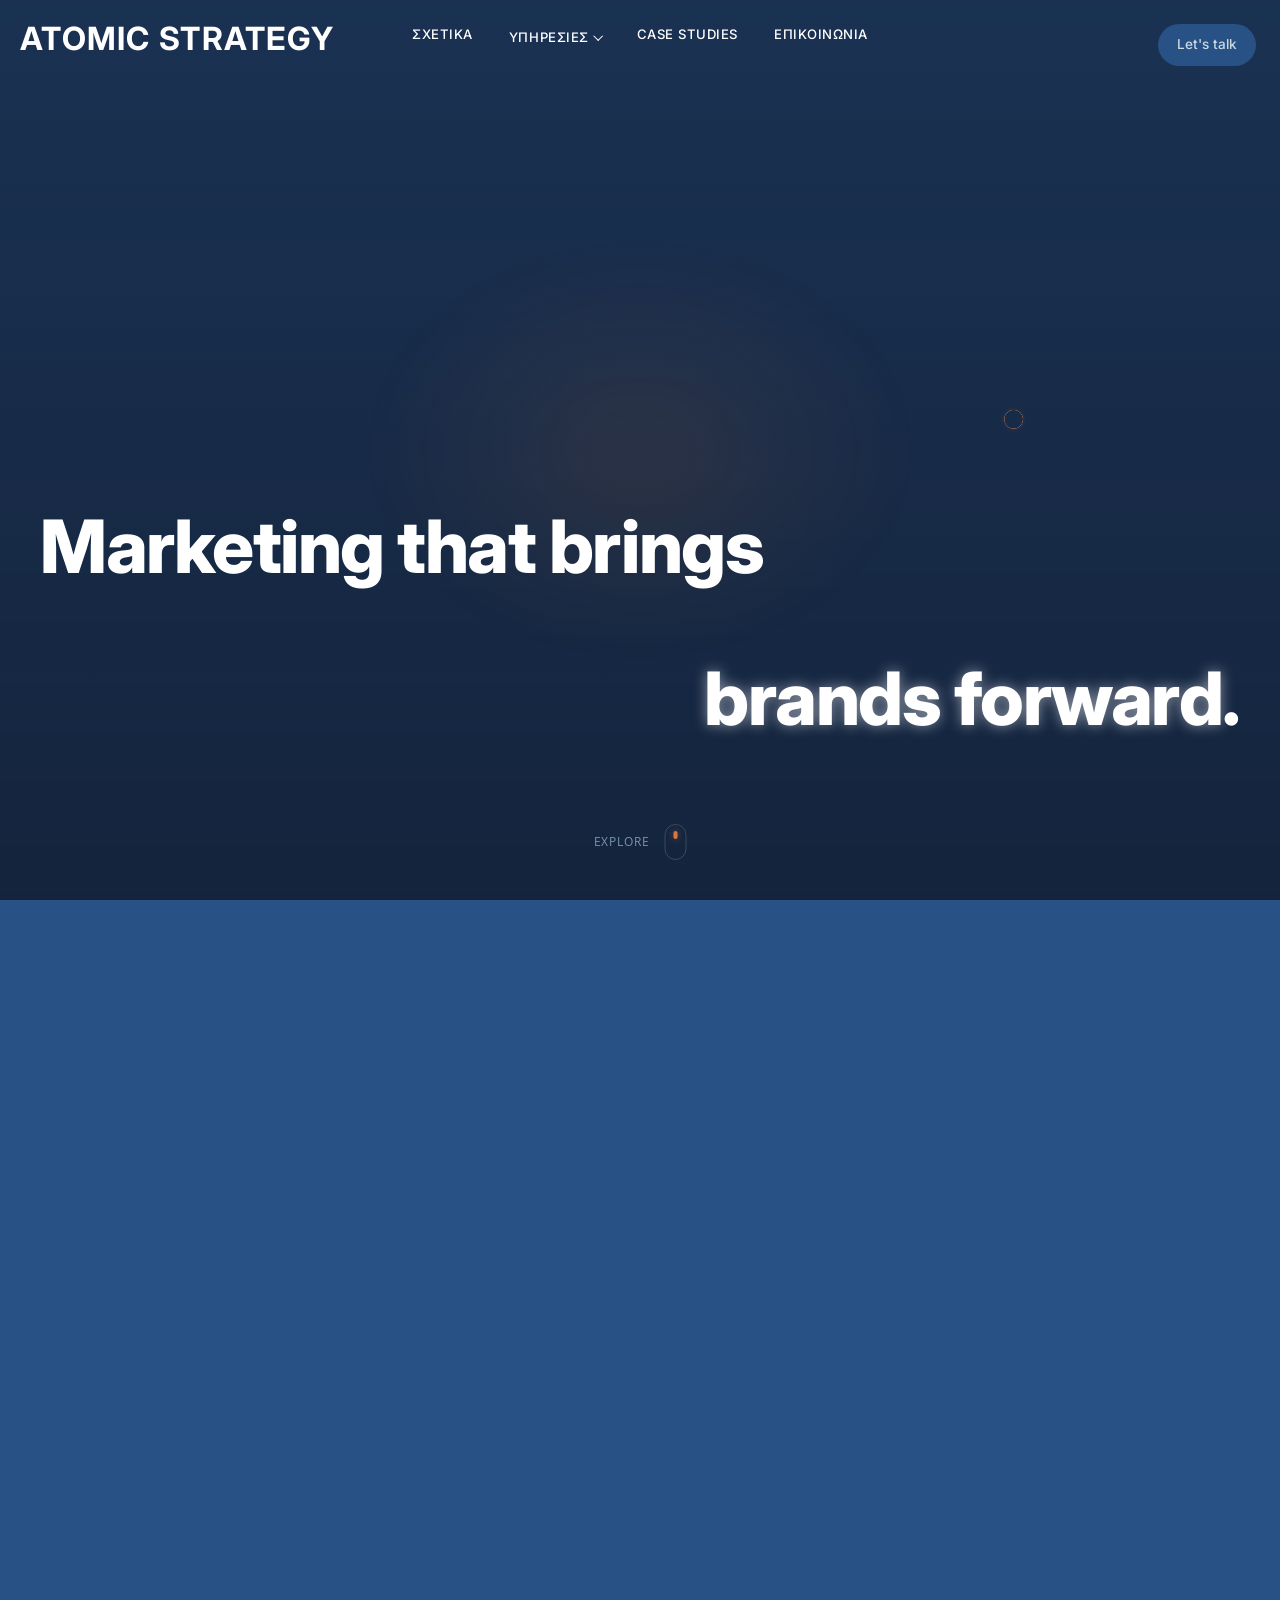
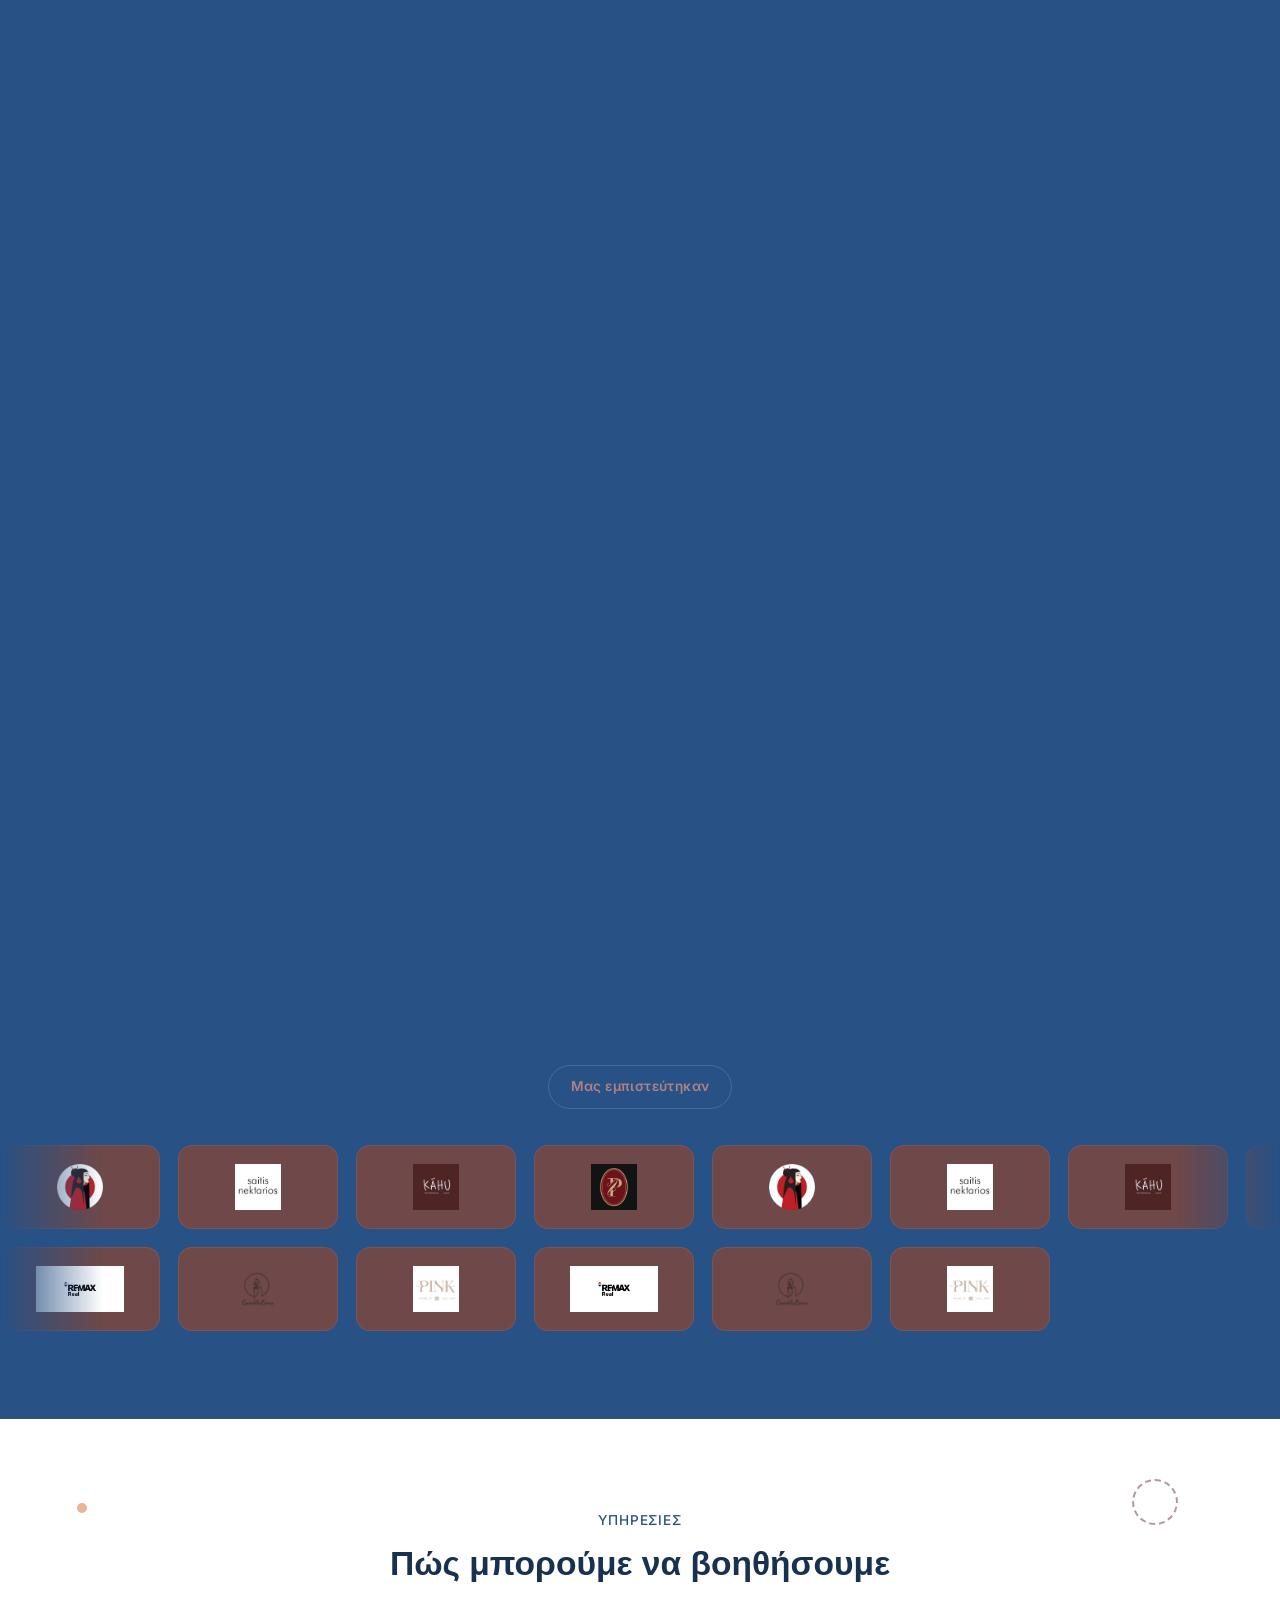
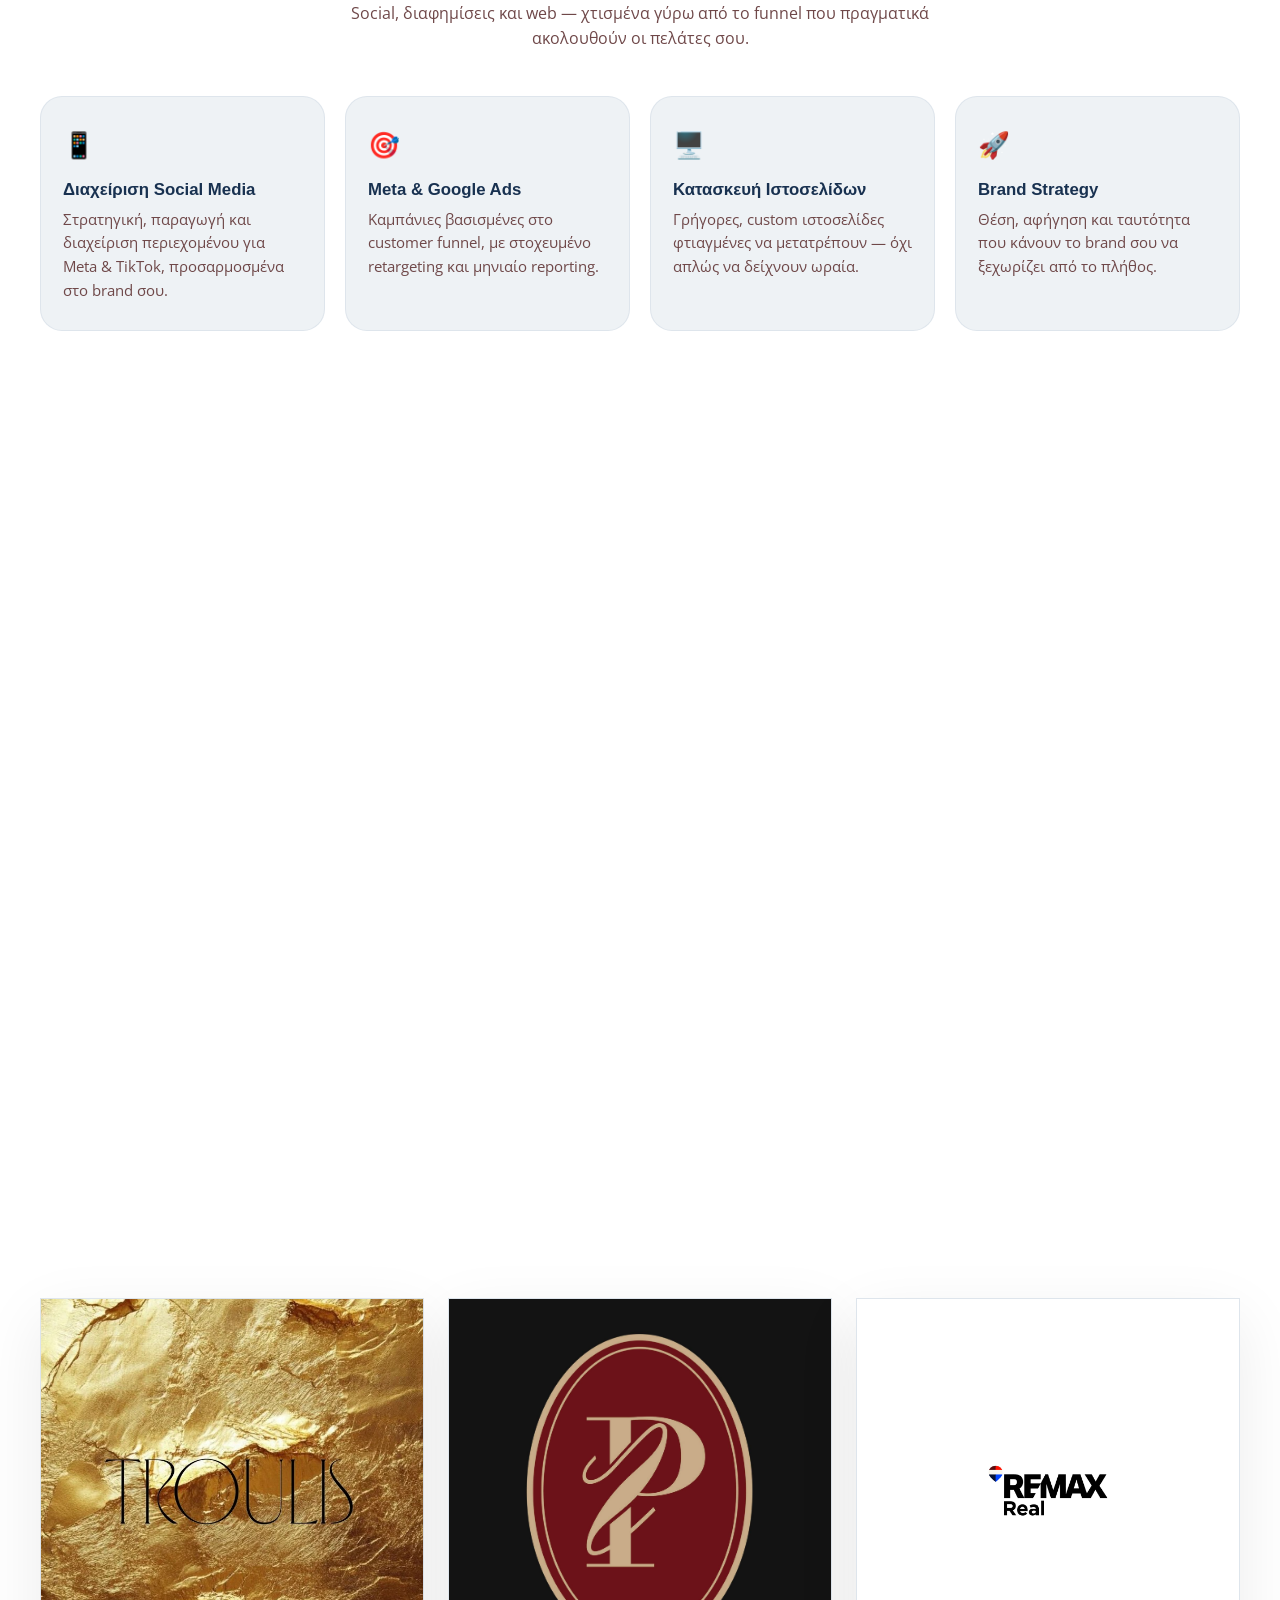
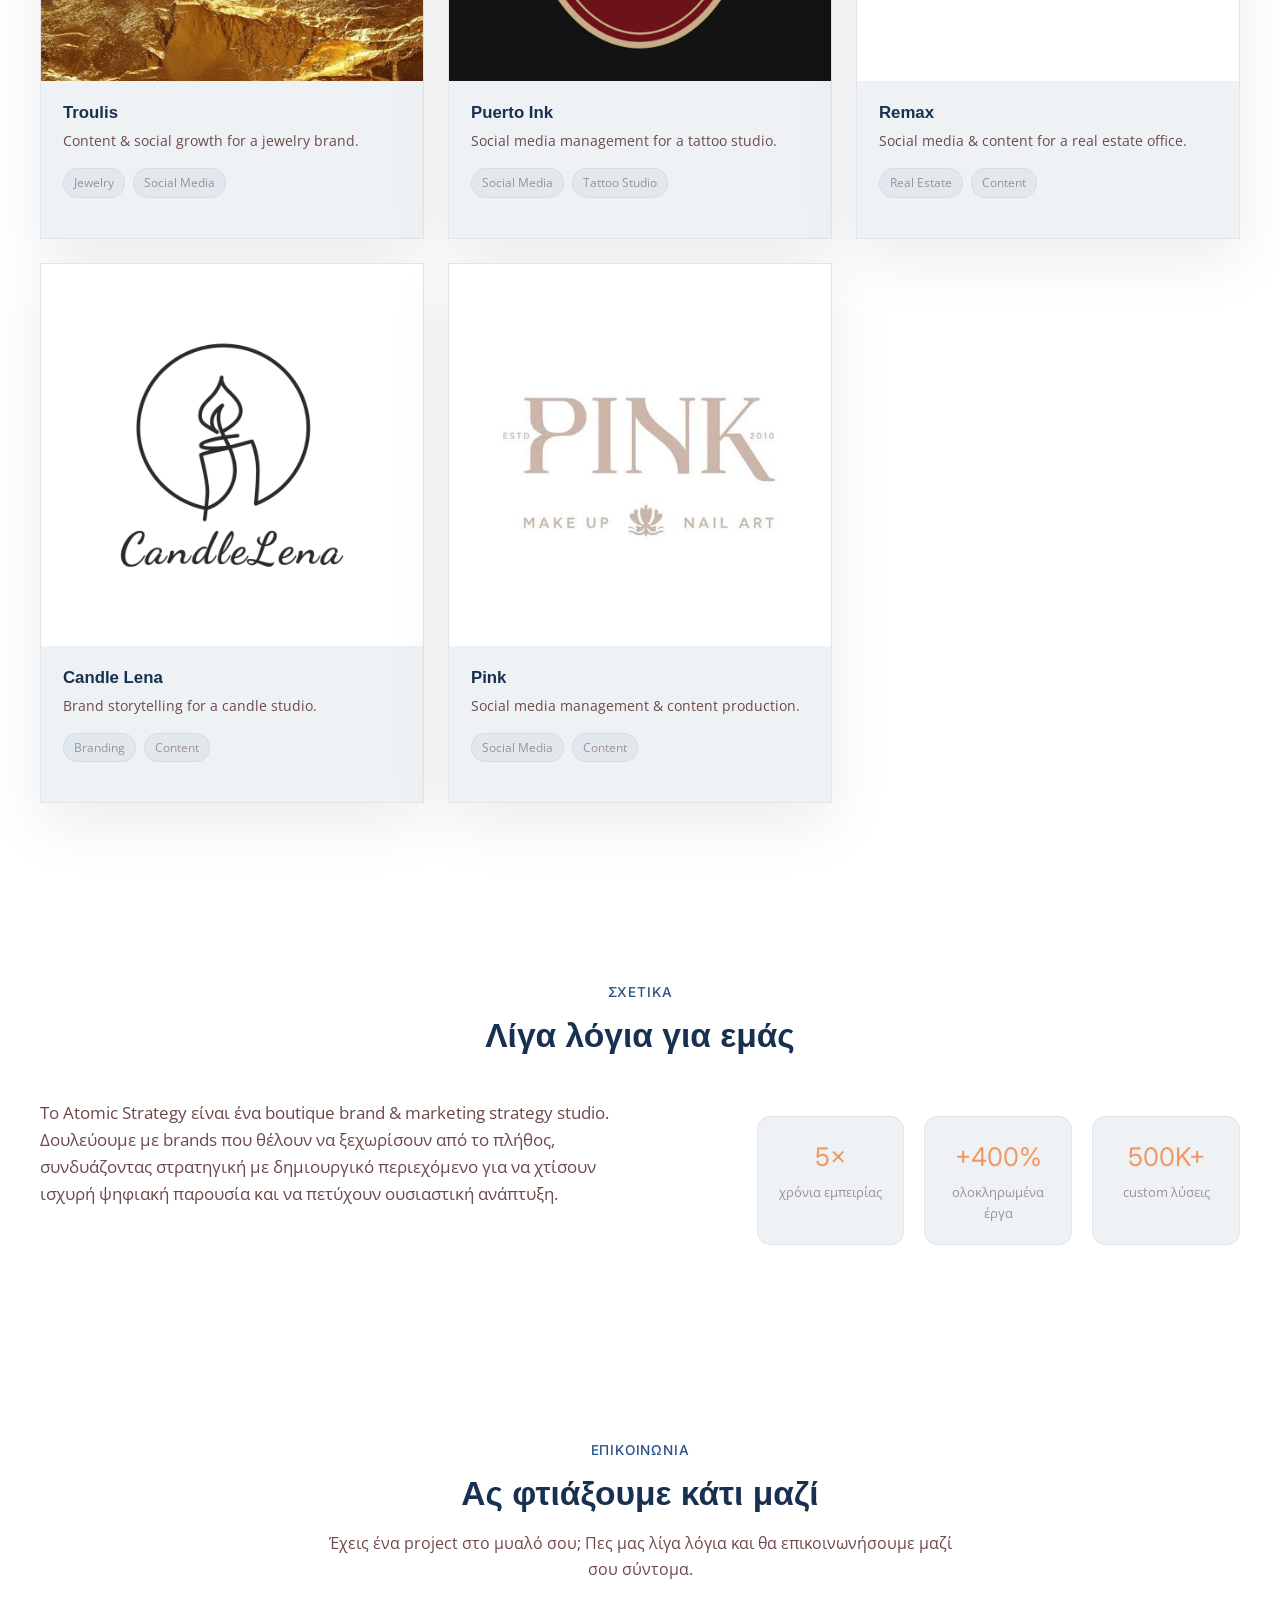
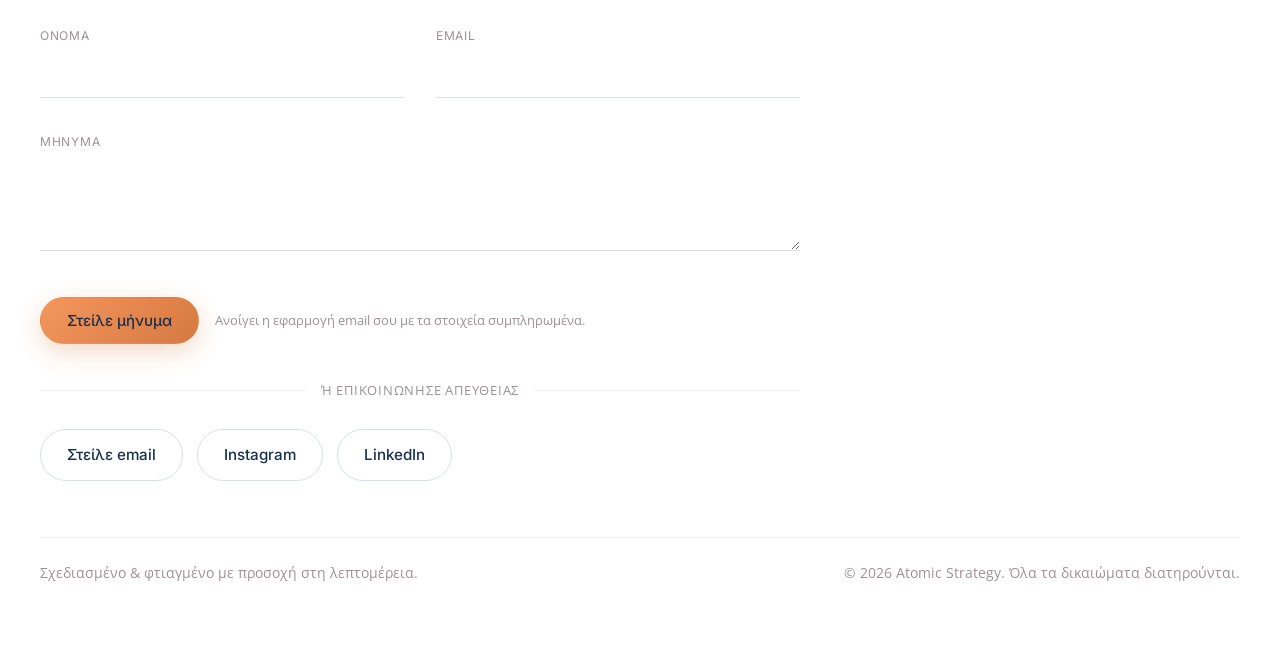
==== commit 1a945ca2: "Restyle hero slogan into two staggered phrases, tweak font Splits the hero title into two lines ("Ma" ====
--- a/index.html
+++ b/index.html
@@ -32,7 +32,7 @@
 <link rel="preconnect" href="https://fonts.googleapis.com">
 <link rel="preconnect" href="https://fonts.gstatic.com" crossorigin>
 <link href="https://fonts.googleapis.com/css2?family=Inter:wght@400;500;600;700;800&family=Open+Sans:wght@400&display=swap" rel="stylesheet">
-<link rel="stylesheet" href="styles.css?v=202609197">
+<link rel="stylesheet" href="styles.css?v=202609204">
 </head>
 <body class="is-loading">
 
@@ -178,9 +178,7 @@
 
     <div class="wrap hero-inner">
       <div class="hero-copy">
-        <h1 class="hero-title" data-i18n-html="hero.title">
-          Marketing that brings <span class="glow-text">brands</span> <span class="glow-text">forward</span>.
-        </h1>
+        <h1 class="hero-title" data-i18n-html="hero.title"><span class="hero-title-line hero-title-line-1">Marketing that brings</span><span class="hero-title-line hero-title-line-2"><span class="glow-text">brands</span> <span class="glow-text">forward</span>.</span></h1>
       </div>
     </div>
 
@@ -449,6 +447,6 @@
 
 </main>
 
-<script src="script.js?v=202609197"></script>
+<script src="script.js?v=202609204"></script>
 </body>
 </html>
--- a/styles.css
+++ b/styles.css
@@ -856,11 +856,48 @@
   text-align: center;
 }
 
+/* The hero's own copy breaks out of that centered 780px column and off
+   the hero's default vertical centering — both title lines now sit
+   together at the hero's bottom edge, one at the left, one at the right
+   (see .hero-title below). */
+.hero .hero-inner {
+  /* .hero is a flex row with this as its only flow child, so without an
+     explicit width it shrink-wraps to content instead of filling the
+     section — which is exactly what let max-width: none quietly do
+     nothing. */
+  width: 100%;
+  max-width: none;
+  text-align: initial;
+  align-self: flex-end;
+}
+
 .hero-title {
+  /* Inter at its heaviest weight instead of the generic Helvetica Neue
+     heading font — more character for the one line on the page meant to
+     grab attention, with no extra font load since Inter's already here
+     for the nav/buttons. */
+  font-family: var(--font-display);
+  font-weight: 800;
   font-size: clamp(2.6rem, 6vw, 4.6rem);
   color: #fff;
-  margin-bottom: 36px;
-  letter-spacing: -0.01em;
+  letter-spacing: -0.02em;
+  display: flex;
+  flex-direction: column;
+  gap: clamp(20px, 5vw, 64px);
+}
+
+.hero-title-line-1,
+.hero-title-line-2 {
+  text-align: left;
+  max-width: 65%;
+}
+
+.hero-title-line-1 {
+  align-self: flex-start;
+}
+
+.hero-title-line-2 {
+  align-self: flex-end;
 }
 
 /* Still gets its glow treatment, just in white rather than the accent
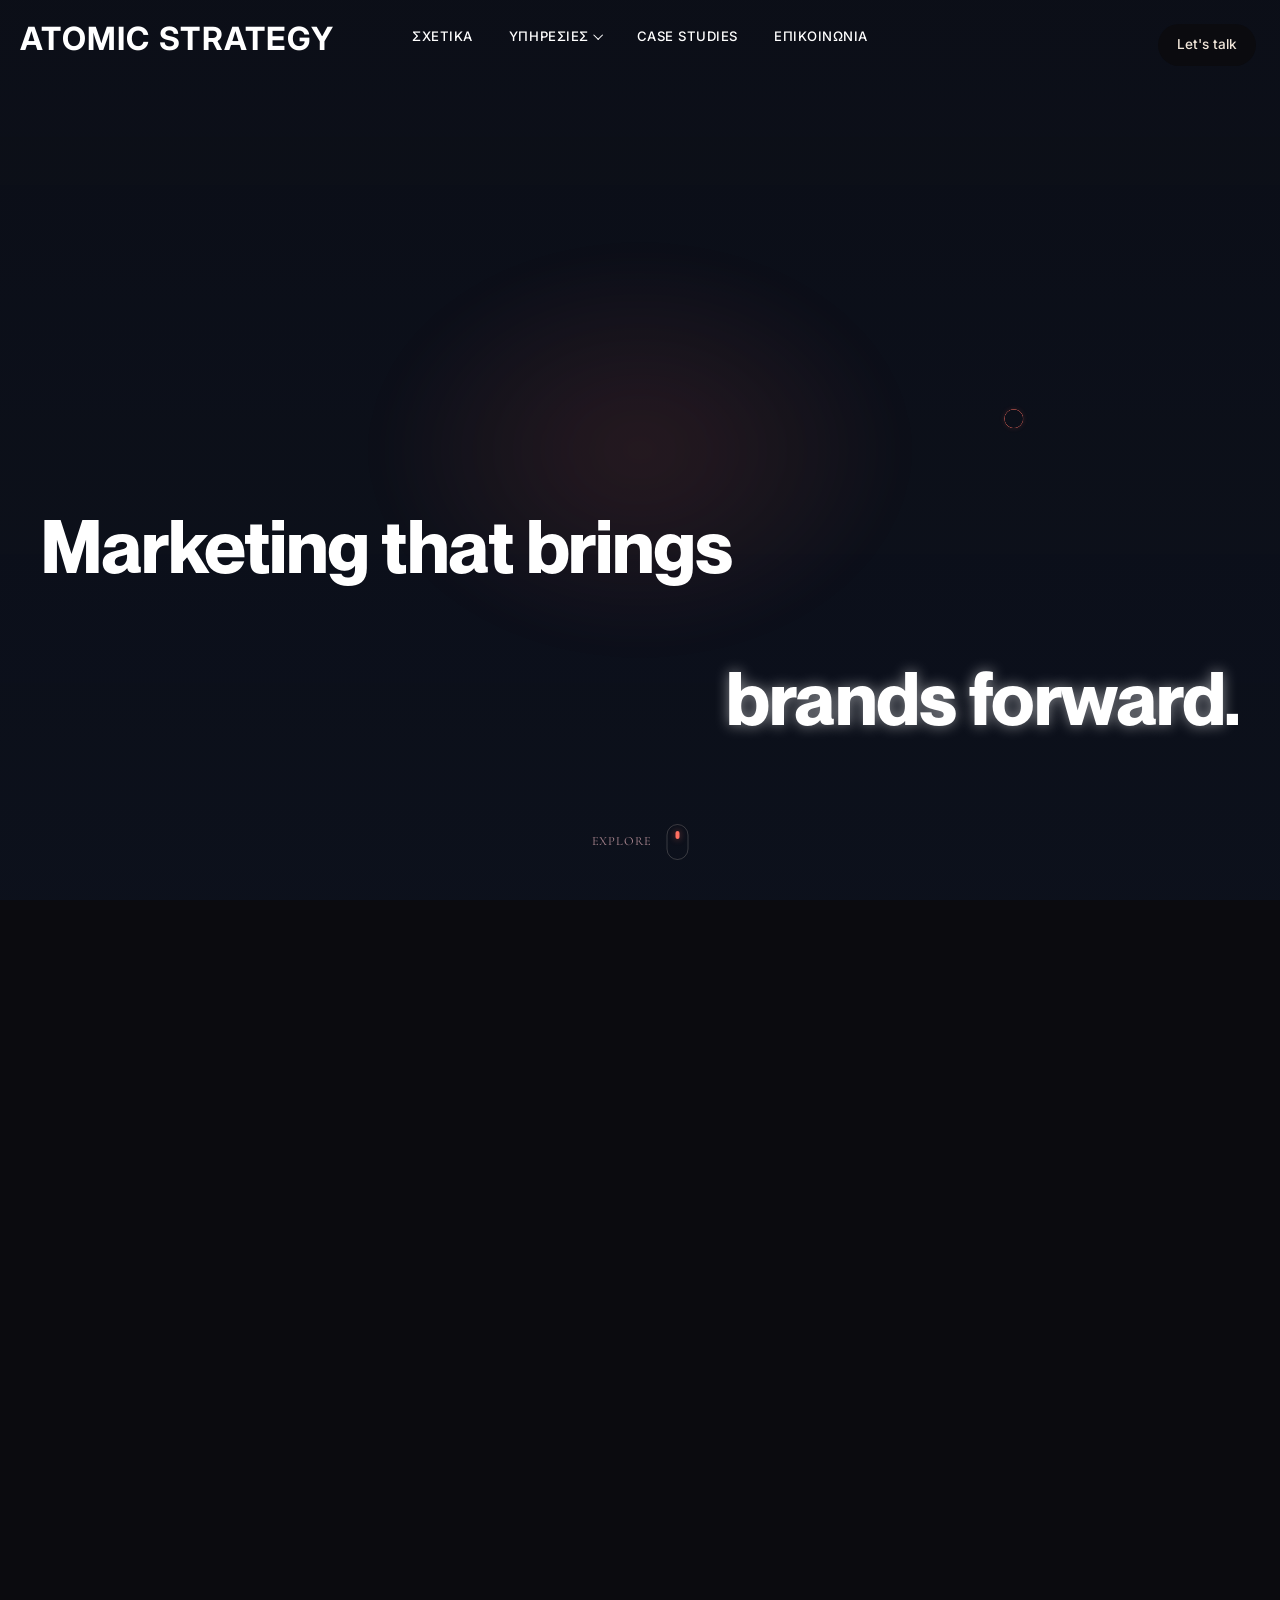
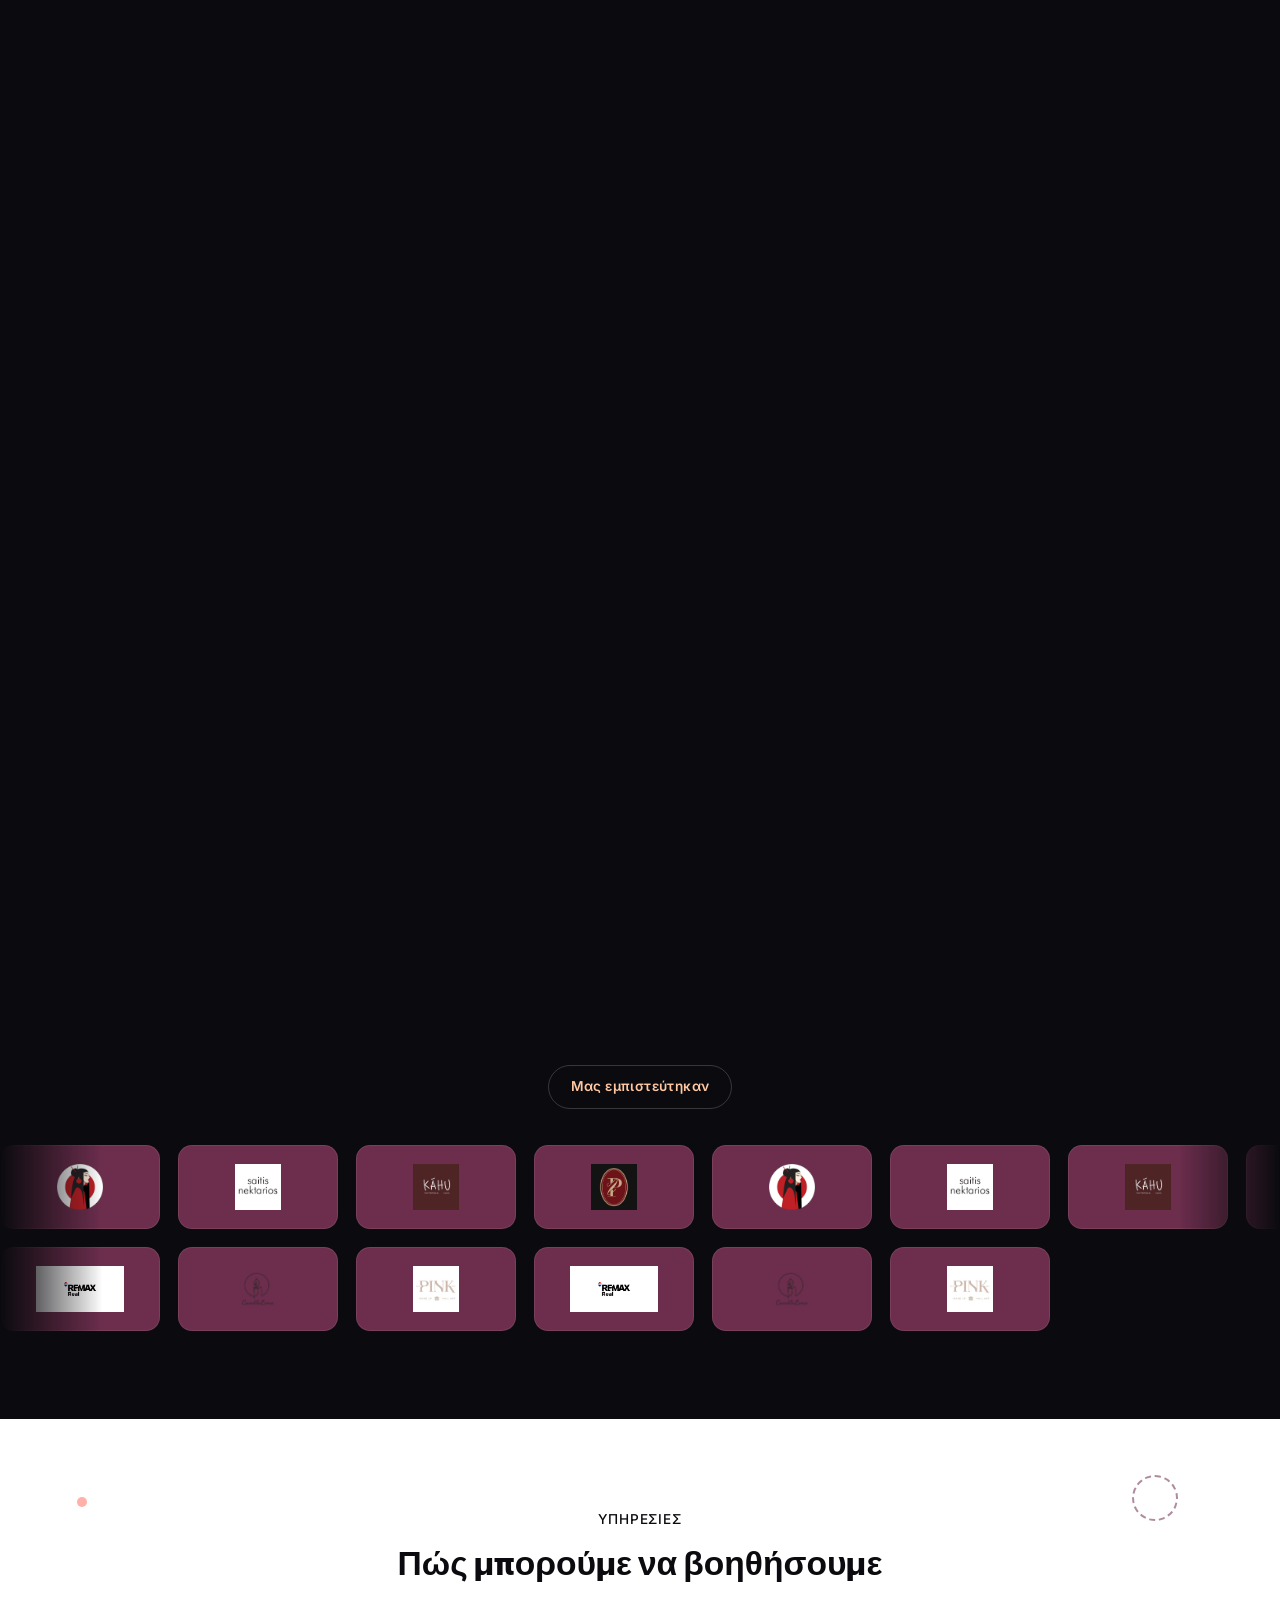
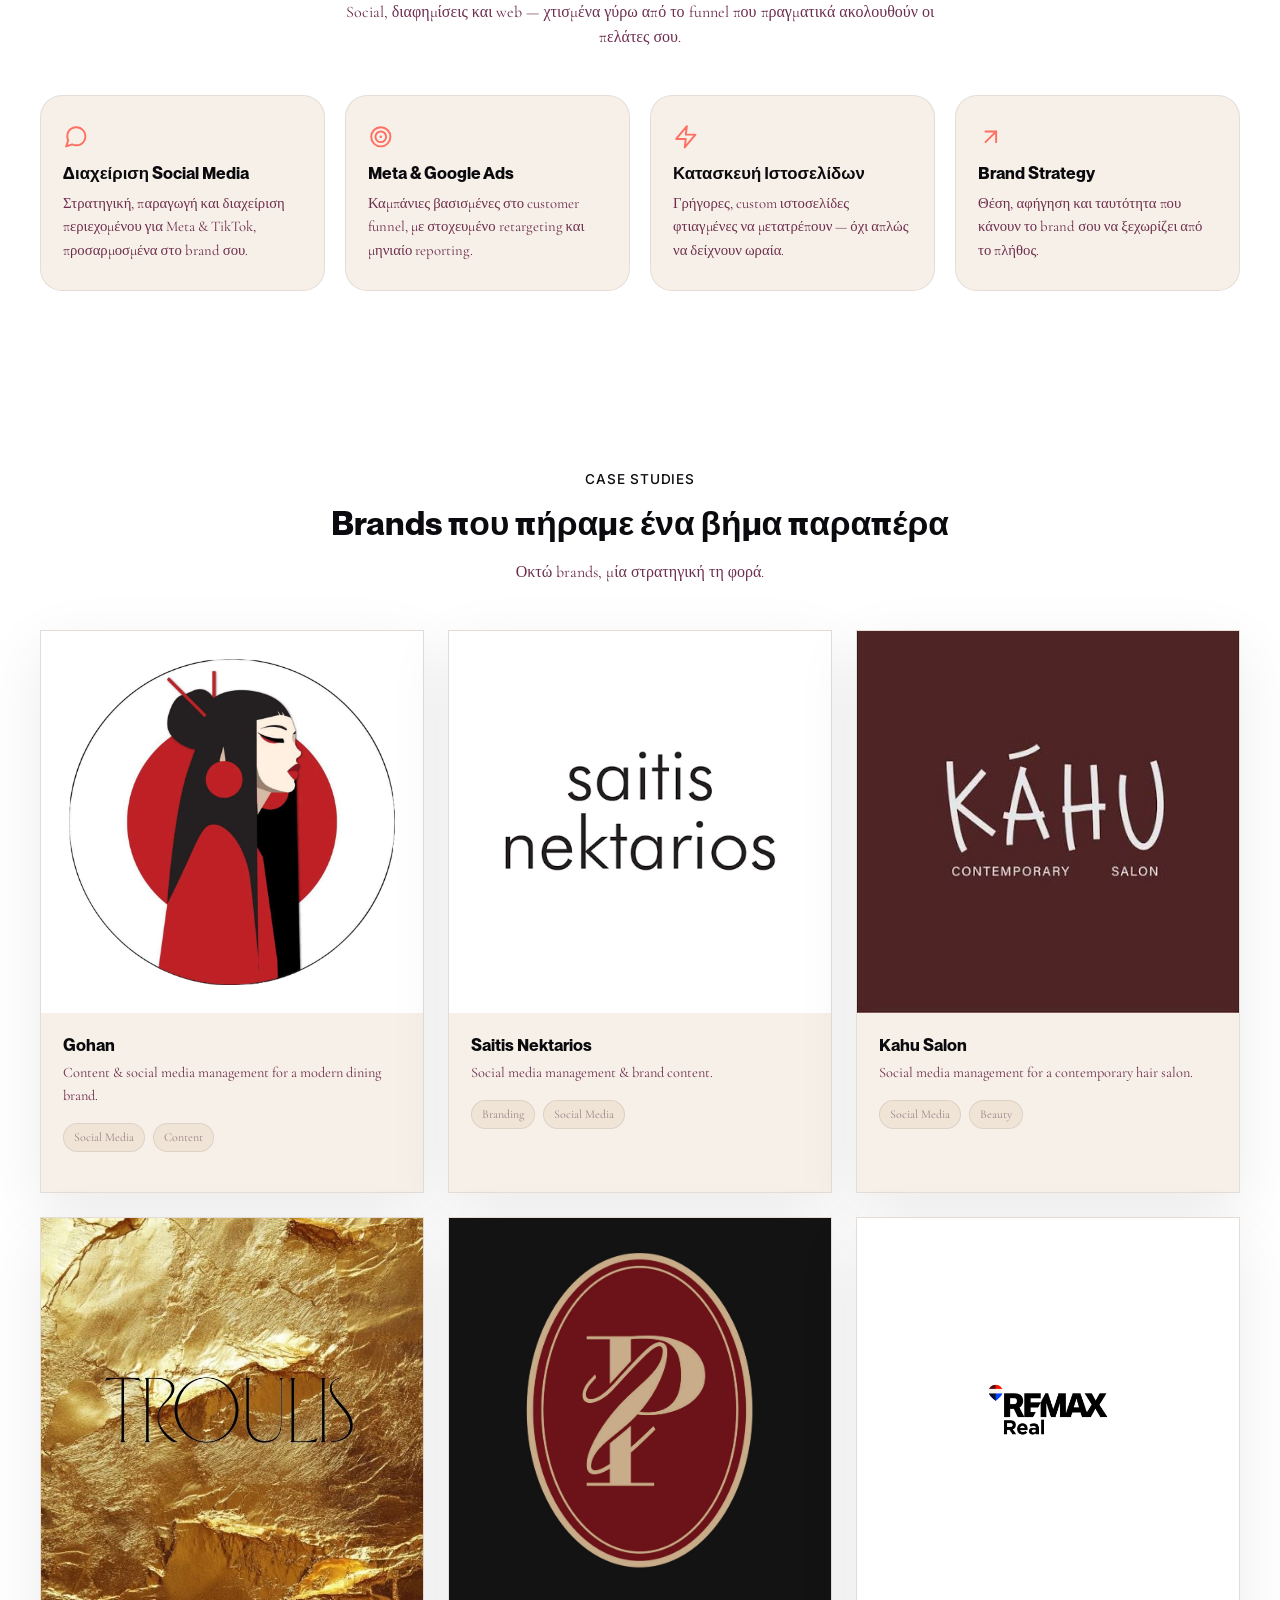
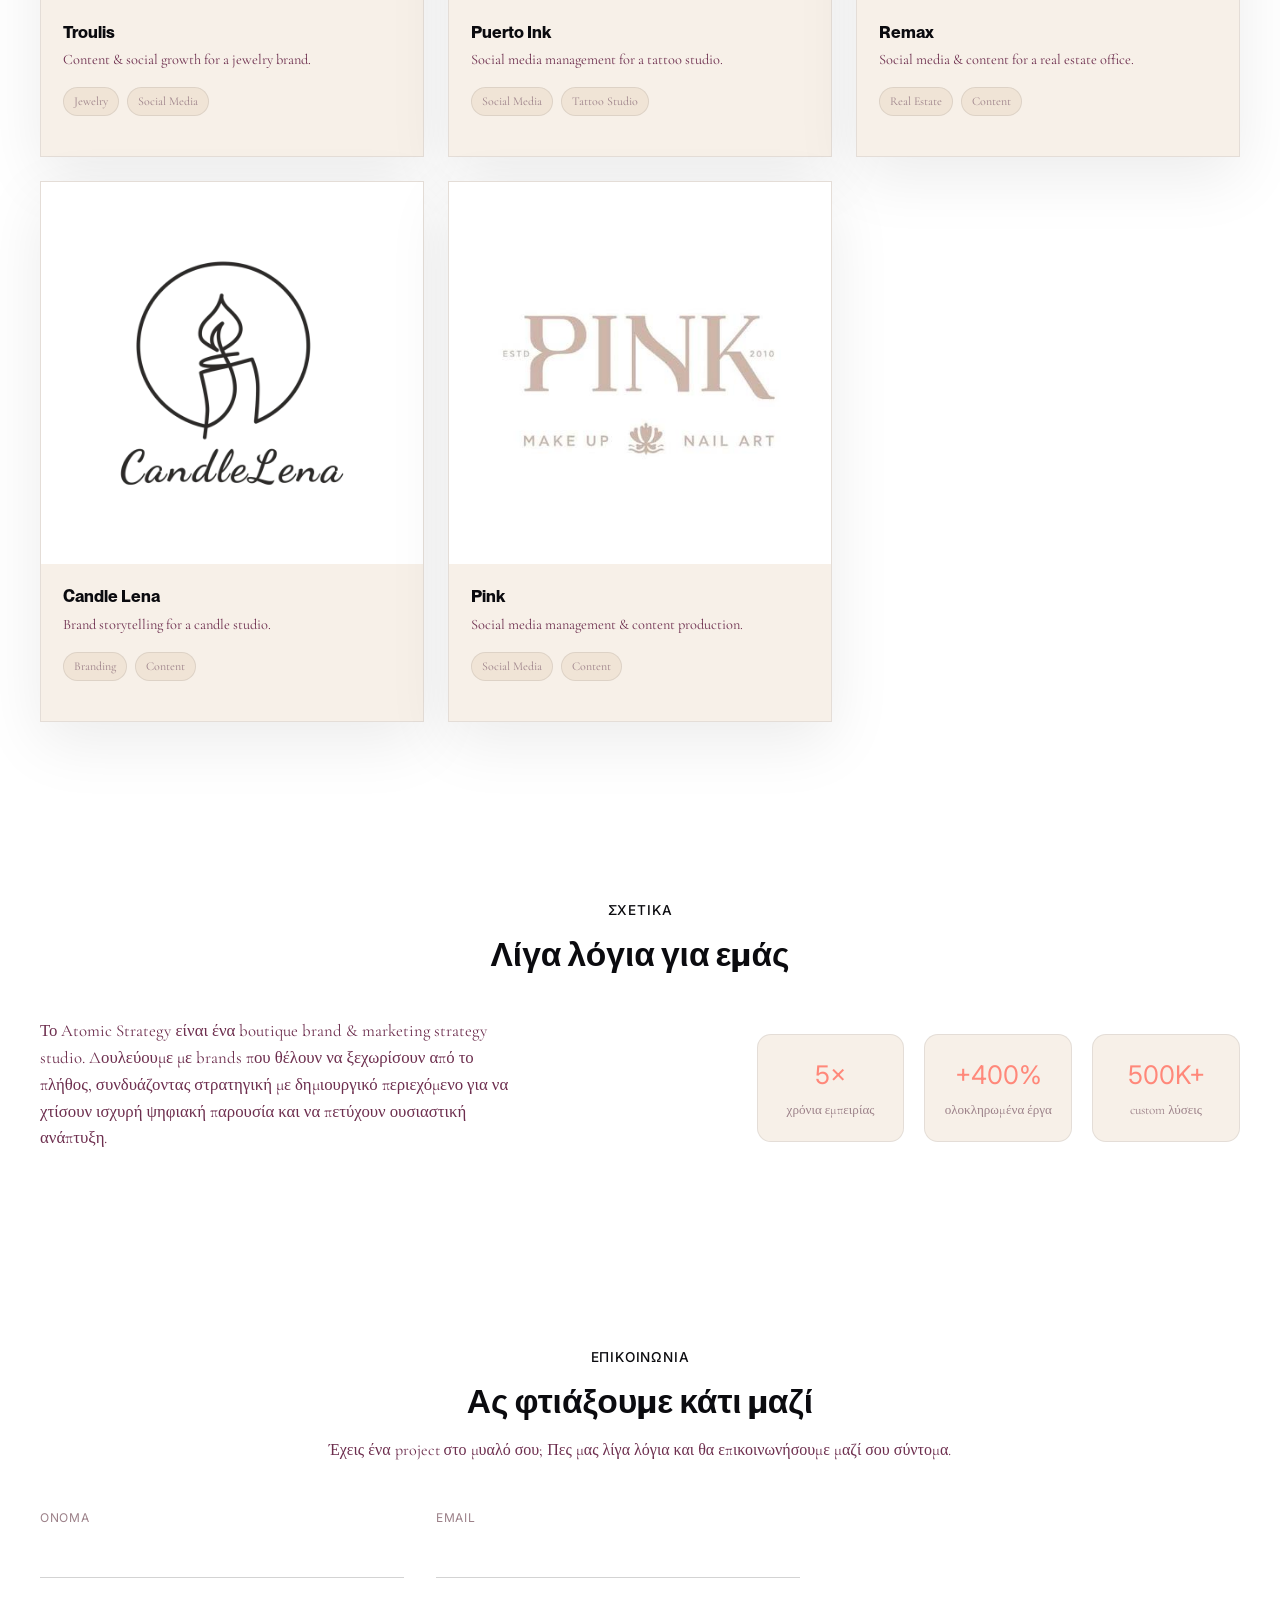
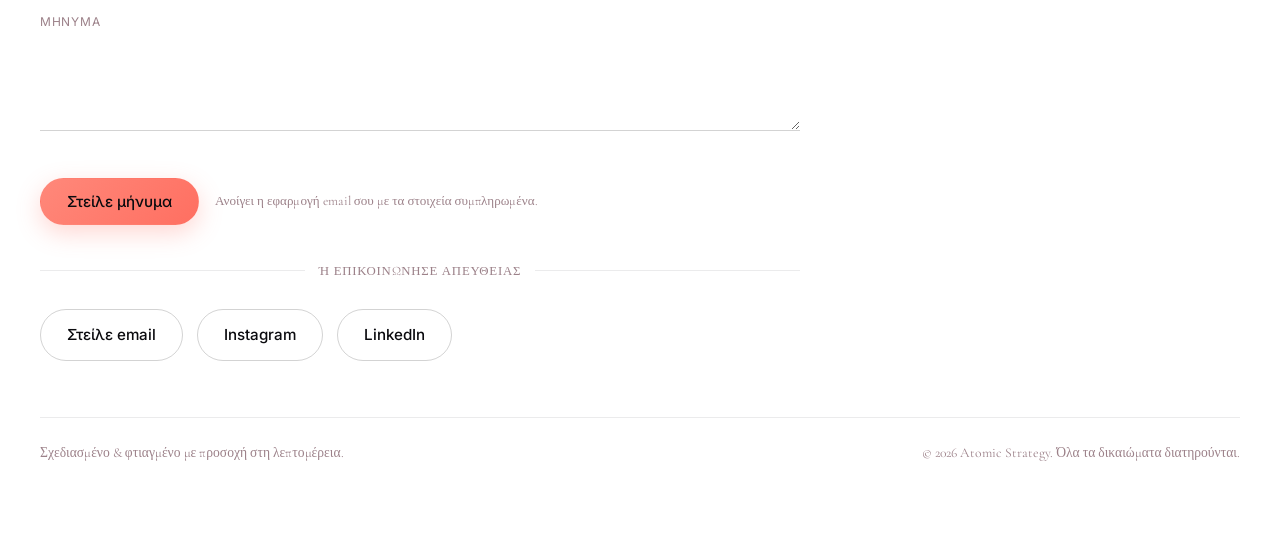
==== commit 8bbdcbc3: "Rebrand palette, swap fonts, restyle icons, fix showcase overlap New "Midnight Coral" palette (Deep " ====
--- a/index.html
+++ b/index.html
@@ -31,8 +31,8 @@
 <link rel="icon" type="image/svg+xml" href="assets/favicon.svg">
 <link rel="preconnect" href="https://fonts.googleapis.com">
 <link rel="preconnect" href="https://fonts.gstatic.com" crossorigin>
-<link href="https://fonts.googleapis.com/css2?family=Inter:wght@400;500;600;700;800&family=Open+Sans:wght@400&display=swap" rel="stylesheet">
-<link rel="stylesheet" href="styles.css?v=202609204">
+<link href="https://fonts.googleapis.com/css2?family=Inter:wght@400;500;600;700;800&family=Cormorant+Garamond:ital,wght@0,400;0,500;0,600;1,400&display=swap" rel="stylesheet">
+<link rel="stylesheet" href="styles.css?v=202609209">
 </head>
 <body class="is-loading">
 
@@ -58,28 +58,28 @@
       <div class="nav-dropdown-panel" id="servicesDropdownPanelFloating" aria-hidden="true">
         <div class="nav-dropdown-grid">
           <a href="service-social-media.html" class="nav-dropdown-item">
-            <span class="nav-dropdown-icon" aria-hidden="true">📱</span>
+            <span class="nav-dropdown-icon" aria-hidden="true"><svg class="icon-svg" viewBox="0 0 24 24" fill="none" stroke="currentColor" stroke-width="1.8" stroke-linecap="round" stroke-linejoin="round" aria-hidden="true"><path d="M21 11.5a8.38 8.38 0 0 1-.9 3.8 8.5 8.5 0 0 1-7.6 4.7 8.38 8.38 0 0 1-3.8-.9L3 21l1.9-5.7a8.38 8.38 0 0 1-.9-3.8 8.5 8.5 0 0 1 4.7-7.6 8.38 8.38 0 0 1 3.8-.9h.5a8.48 8.48 0 0 1 8 8v.5z"/></svg></span>
             <span class="nav-dropdown-text">
               <strong data-i18n="service1.title">Διαχείριση Social Media</strong>
               <span data-i18n="service1.desc">Στρατηγική, παραγωγή και διαχείριση περιεχομένου για Meta &amp; TikTok, προσαρμοσμένα στο brand σου.</span>
             </span>
           </a>
           <a href="service-ads.html" class="nav-dropdown-item">
-            <span class="nav-dropdown-icon" aria-hidden="true">🎯</span>
+            <span class="nav-dropdown-icon" aria-hidden="true"><svg class="icon-svg" viewBox="0 0 24 24" fill="none" stroke="currentColor" stroke-width="1.8" stroke-linecap="round" stroke-linejoin="round" aria-hidden="true"><circle cx="12" cy="12" r="9"/><circle cx="12" cy="12" r="5"/><circle cx="12" cy="12" r="1.2" fill="currentColor" stroke="none"/></svg></span>
             <span class="nav-dropdown-text">
               <strong data-i18n="service2.title">Meta &amp; Google Ads</strong>
               <span data-i18n="service2.desc">Καμπάνιες βασισμένες στο customer funnel, με στοχευμένο retargeting και μηνιαίο reporting.</span>
             </span>
           </a>
           <a href="service-web.html" class="nav-dropdown-item">
-            <span class="nav-dropdown-icon" aria-hidden="true">🖥️</span>
+            <span class="nav-dropdown-icon" aria-hidden="true"><svg class="icon-svg" viewBox="0 0 24 24" fill="none" stroke="currentColor" stroke-width="1.8" stroke-linecap="round" stroke-linejoin="round" aria-hidden="true"><polygon points="13 2 3 14 12 14 11 22 21 10 12 10 13 2"/></svg></span>
             <span class="nav-dropdown-text">
               <strong data-i18n="service3.title">Κατασκευή Ιστοσελίδων</strong>
               <span data-i18n="service3.desc">Γρήγορες, custom ιστοσελίδες φτιαγμένες να μετατρέπουν — όχι απλώς να δείχνουν ωραία.</span>
             </span>
           </a>
           <a href="service-brand-strategy.html" class="nav-dropdown-item">
-            <span class="nav-dropdown-icon" aria-hidden="true">🚀</span>
+            <span class="nav-dropdown-icon" aria-hidden="true"><svg class="icon-svg" viewBox="0 0 24 24" fill="none" stroke="currentColor" stroke-width="1.8" stroke-linecap="round" stroke-linejoin="round" aria-hidden="true"><line x1="7" y1="17" x2="17" y2="7"/><polyline points="7 7 17 7 17 17"/></svg></span>
             <span class="nav-dropdown-text">
               <strong data-i18n="service4.title">Brand Strategy</strong>
               <span data-i18n="service4.desc">Θέση, αφήγηση και ταυτότητα που κάνουν το brand σου να ξεχωρίζει από το πλήθος.</span>
@@ -133,28 +133,28 @@
         <div class="nav-dropdown-panel" id="servicesDropdownPanel" aria-hidden="true">
           <div class="nav-dropdown-grid">
             <a href="service-social-media.html" class="nav-dropdown-item">
-              <span class="nav-dropdown-icon" aria-hidden="true">📱</span>
+              <span class="nav-dropdown-icon" aria-hidden="true"><svg class="icon-svg" viewBox="0 0 24 24" fill="none" stroke="currentColor" stroke-width="1.8" stroke-linecap="round" stroke-linejoin="round" aria-hidden="true"><path d="M21 11.5a8.38 8.38 0 0 1-.9 3.8 8.5 8.5 0 0 1-7.6 4.7 8.38 8.38 0 0 1-3.8-.9L3 21l1.9-5.7a8.38 8.38 0 0 1-.9-3.8 8.5 8.5 0 0 1 4.7-7.6 8.38 8.38 0 0 1 3.8-.9h.5a8.48 8.48 0 0 1 8 8v.5z"/></svg></span>
               <span class="nav-dropdown-text">
                 <strong data-i18n="service1.title">Διαχείριση Social Media</strong>
                 <span data-i18n="service1.desc">Στρατηγική, παραγωγή και διαχείριση περιεχομένου για Meta &amp; TikTok, προσαρμοσμένα στο brand σου.</span>
               </span>
             </a>
             <a href="service-ads.html" class="nav-dropdown-item">
-              <span class="nav-dropdown-icon" aria-hidden="true">🎯</span>
+              <span class="nav-dropdown-icon" aria-hidden="true"><svg class="icon-svg" viewBox="0 0 24 24" fill="none" stroke="currentColor" stroke-width="1.8" stroke-linecap="round" stroke-linejoin="round" aria-hidden="true"><circle cx="12" cy="12" r="9"/><circle cx="12" cy="12" r="5"/><circle cx="12" cy="12" r="1.2" fill="currentColor" stroke="none"/></svg></span>
               <span class="nav-dropdown-text">
                 <strong data-i18n="service2.title">Meta &amp; Google Ads</strong>
                 <span data-i18n="service2.desc">Καμπάνιες βασισμένες στο customer funnel, με στοχευμένο retargeting και μηνιαίο reporting.</span>
               </span>
             </a>
             <a href="service-web.html" class="nav-dropdown-item">
-              <span class="nav-dropdown-icon" aria-hidden="true">🖥️</span>
+              <span class="nav-dropdown-icon" aria-hidden="true"><svg class="icon-svg" viewBox="0 0 24 24" fill="none" stroke="currentColor" stroke-width="1.8" stroke-linecap="round" stroke-linejoin="round" aria-hidden="true"><polygon points="13 2 3 14 12 14 11 22 21 10 12 10 13 2"/></svg></span>
               <span class="nav-dropdown-text">
                 <strong data-i18n="service3.title">Κατασκευή Ιστοσελίδων</strong>
                 <span data-i18n="service3.desc">Γρήγορες, custom ιστοσελίδες φτιαγμένες να μετατρέπουν — όχι απλώς να δείχνουν ωραία.</span>
               </span>
             </a>
             <a href="service-brand-strategy.html" class="nav-dropdown-item">
-              <span class="nav-dropdown-icon" aria-hidden="true">🚀</span>
+              <span class="nav-dropdown-icon" aria-hidden="true"><svg class="icon-svg" viewBox="0 0 24 24" fill="none" stroke="currentColor" stroke-width="1.8" stroke-linecap="round" stroke-linejoin="round" aria-hidden="true"><line x1="7" y1="17" x2="17" y2="7"/><polyline points="7 7 17 7 17 17"/></svg></span>
               <span class="nav-dropdown-text">
                 <strong data-i18n="service4.title">Brand Strategy</strong>
                 <span data-i18n="service4.desc">Θέση, αφήγηση και ταυτότητα που κάνουν το brand σου να ξεχωρίζει από το πλήθος.</span>
@@ -190,9 +190,11 @@
     </a>
 
     <div class="video-showcase-inner" id="videoShowcaseInner">
-      <span class="video-showcase-label" data-i18n="showcase.watchLeft">Δες</span>
       <div class="video-panel-target" id="videoPanelTarget" aria-hidden="true"></div>
-      <span class="video-showcase-label" data-i18n="showcase.watchRight">πώς δουλεύουμε</span>
+      <p class="video-showcase-caption">
+        <span class="video-showcase-label" data-i18n="showcase.watchLeft">Δες</span>
+        <span class="video-showcase-label" data-i18n="showcase.watchRight">πώς δουλεύουμε</span>
+      </p>
     </div>
   </section>
 
@@ -251,25 +253,25 @@
 
       <div class="services-grid">
         <article class="service-card reveal">
-          <div class="service-icon" aria-hidden="true">📱</div>
+          <div class="service-icon" aria-hidden="true"><svg class="icon-svg" viewBox="0 0 24 24" fill="none" stroke="currentColor" stroke-width="1.8" stroke-linecap="round" stroke-linejoin="round" aria-hidden="true"><path d="M21 11.5a8.38 8.38 0 0 1-.9 3.8 8.5 8.5 0 0 1-7.6 4.7 8.38 8.38 0 0 1-3.8-.9L3 21l1.9-5.7a8.38 8.38 0 0 1-.9-3.8 8.5 8.5 0 0 1 4.7-7.6 8.38 8.38 0 0 1 3.8-.9h.5a8.48 8.48 0 0 1 8 8v.5z"/></svg></div>
           <h3 data-i18n="service1.title">Διαχείριση Social Media</h3>
           <p data-i18n="service1.desc">Στρατηγική, παραγωγή και διαχείριση περιεχομένου για Meta &amp; TikTok, προσαρμοσμένα στο brand σου.</p>
         </article>
 
         <article class="service-card reveal">
-          <div class="service-icon" aria-hidden="true">🎯</div>
+          <div class="service-icon" aria-hidden="true"><svg class="icon-svg" viewBox="0 0 24 24" fill="none" stroke="currentColor" stroke-width="1.8" stroke-linecap="round" stroke-linejoin="round" aria-hidden="true"><circle cx="12" cy="12" r="9"/><circle cx="12" cy="12" r="5"/><circle cx="12" cy="12" r="1.2" fill="currentColor" stroke="none"/></svg></div>
           <h3 data-i18n="service2.title">Meta &amp; Google Ads</h3>
           <p data-i18n="service2.desc">Καμπάνιες βασισμένες στο customer funnel, με στοχευμένο retargeting και μηνιαίο reporting.</p>
         </article>
 
         <article class="service-card reveal">
-          <div class="service-icon" aria-hidden="true">🖥️</div>
+          <div class="service-icon" aria-hidden="true"><svg class="icon-svg" viewBox="0 0 24 24" fill="none" stroke="currentColor" stroke-width="1.8" stroke-linecap="round" stroke-linejoin="round" aria-hidden="true"><polygon points="13 2 3 14 12 14 11 22 21 10 12 10 13 2"/></svg></div>
           <h3 data-i18n="service3.title">Κατασκευή Ιστοσελίδων</h3>
           <p data-i18n="service3.desc">Γρήγορες, custom ιστοσελίδες φτιαγμένες να μετατρέπουν — όχι απλώς να δείχνουν ωραία.</p>
         </article>
 
         <article class="service-card reveal">
-          <div class="service-icon" aria-hidden="true">🚀</div>
+          <div class="service-icon" aria-hidden="true"><svg class="icon-svg" viewBox="0 0 24 24" fill="none" stroke="currentColor" stroke-width="1.8" stroke-linecap="round" stroke-linejoin="round" aria-hidden="true"><line x1="7" y1="17" x2="17" y2="7"/><polyline points="7 7 17 7 17 17"/></svg></div>
           <h3 data-i18n="service4.title">Brand Strategy</h3>
           <p data-i18n="service4.desc">Θέση, αφήγηση και ταυτότητα που κάνουν το brand σου να ξεχωρίζει από το πλήθος.</p>
         </article>
@@ -447,6 +449,6 @@
 
 </main>
 
-<script src="script.js?v=202609204"></script>
+<script src="script.js?v=202609209"></script>
 </body>
 </html>
--- a/styles.css
+++ b/styles.css
@@ -1,8 +1,9 @@
 /* =========================================================
    Atomic Strategy — Brand & Marketing Strategy Studio
-   Design system: Yale Blue/Deep Taupe darks, Powder Blue text,
-   Persimmon as the one warm accent
-   Inter (display) + Open Sans (body) + Horizon (wordmark)
+   Design system: Deep Black/Plum darks, Sand text,
+   Coral as the one warm accent
+   PP Neue Montreal (headings) + Cormorant Garamond (body) + Horizon
+   (wordmark) + Inter (display/UI chrome)
    ========================================================= */
 
 @font-face {
@@ -10,6 +11,37 @@
   src: url("fonts/horizon/Horizon.woff2") format("woff2"),
        url("fonts/horizon/Horizon.otf") format("opentype");
   font-weight: 400; font-style: normal; font-display: swap;
+}
+
+@font-face {
+  font-family: "PP Neue Montreal";
+  src: url("fonts/horizon/neue-montreal/ppneuemontreal-thin.otf") format("opentype");
+  font-weight: 100; font-style: normal; font-display: swap;
+}
+@font-face {
+  font-family: "PP Neue Montreal";
+  src: url("fonts/horizon/neue-montreal/ppneuemontreal-book.otf") format("opentype");
+  font-weight: 400; font-style: normal; font-display: swap;
+}
+@font-face {
+  font-family: "PP Neue Montreal";
+  src: url("fonts/horizon/neue-montreal/ppneuemontreal-italic.otf") format("opentype");
+  font-weight: 400; font-style: italic; font-display: swap;
+}
+@font-face {
+  font-family: "PP Neue Montreal";
+  src: url("fonts/horizon/neue-montreal/ppneuemontreal-medium.otf") format("opentype");
+  font-weight: 500; font-style: normal; font-display: swap;
+}
+@font-face {
+  font-family: "PP Neue Montreal";
+  src: url("fonts/horizon/neue-montreal/ppneuemontreal-semibolditalic.otf") format("opentype");
+  font-weight: 600; font-style: italic; font-display: swap;
+}
+@font-face {
+  font-family: "PP Neue Montreal";
+  src: url("fonts/horizon/neue-montreal/ppneuemontreal-bold.otf") format("opentype");
+  font-weight: 700; font-style: normal; font-display: swap;
 }
 
 /* Smooth native crossfade between pages (index ↔ case-studies ↔ the four
@@ -21,52 +53,52 @@
   navigation: auto;
 }
 
-/* Previous accent palette, before the "Skyline Denim" rebrand below —
+/* Previous accent palette, before the "Midnight Coral" rebrand below —
    kept here for an easy rollback if needed:
-   --bg-deep: #450920; --bg-base: #450920;
-   --bg-raised: #a53860; --bg-raised-2: #b8496b;
-   --border-soft: rgba(249, 219, 189, 0.09); --border-strong: rgba(249, 219, 189, 0.2);
-   --amber: #ffa5ab; --amber-bright: #ffc2c6; --amber-dim: #e08890;
-   --amber-glow: rgba(255, 165, 171, 0.28); --accent-ink: #450920;
-   --magenta: #f9dbbd; --magenta-bright: #fce8d4;
-   --magenta-glow: rgba(249, 219, 189, 0.25);
-   --yellow: #ffa5ab; --yellow-glow: rgba(255, 165, 171, 0.22);
-   --text-primary: #f9dbbd; --text-secondary: #da627d; --text-muted: #8a5a68;
+   --bg-deep: #285185; --bg-base: #285185;
+   --bg-raised: #6f4849; --bg-raised-2: #8d6667;
+   --border-soft: rgba(204, 217, 226, 0.09); --border-strong: rgba(204, 217, 226, 0.2);
+   --amber: #d67940; --amber-bright: #f4975e; --amber-dim: #b66736;
+   --amber-glow: rgba(214, 121, 64, 0.28); --accent-ink: #1c2f4d;
+   --magenta: #ccd9e2; --magenta-bright: #dbe8f1;
+   --magenta-glow: rgba(204, 217, 226, 0.25);
+   --yellow: #d67940; --yellow-glow: rgba(214, 121, 64, 0.22);
+   --text-primary: #ccd9e2; --text-secondary: #ad8384; --text-muted: #7a95b4;
 */
 :root {
-  /* "Skyline Denim" palette — Yale Blue/Deep Taupe backgrounds, Powder
-     Blue text, Persimmon as the one warm accent */
-  --bg-deep: #285185;    /* Yale Blue */
-  --bg-base: #285185;
-  --bg-raised: #6f4849;  /* Deep Taupe */
-  --bg-raised-2: #8d6667; /* lighter Deep Taupe, for a second raised layer */
-  --border-soft: rgba(204, 217, 226, 0.09);
-  --border-strong: rgba(204, 217, 226, 0.2);
-
-  /* Persimmon — the one warm accent */
-  --amber: #d67940;
-  --amber-bright: #f4975e;
-  --amber-dim: #b66736;
-  --amber-glow: rgba(214, 121, 64, 0.28);
-  --accent-ink: #1c2f4d; /* dark ink for text on accent (Persimmon) surfaces */
-
-  /* Secondary accent for kickers, badges & doodles — Powder Blue, the
-     cool counterpoint to the Persimmon primary accent */
-  --magenta: #ccd9e2;
-  --magenta-bright: #dbe8f1;
-  --magenta-glow: rgba(204, 217, 226, 0.25);
-  --yellow: #d67940;
-  --yellow-glow: rgba(214, 121, 64, 0.22);
+  /* "Midnight Coral" palette — Deep Black/Plum backgrounds, Sand text,
+     Coral as the one warm accent, Peach as its softer counterpoint */
+  --bg-deep: #0b0b0f;    /* Deep Black */
+  --bg-base: #0b0b0f;
+  --bg-raised: #6d2e4e;  /* Plum */
+  --bg-raised-2: #864767; /* lighter Plum, for a second raised layer */
+  --border-soft: rgba(242, 231, 218, 0.09);
+  --border-strong: rgba(242, 231, 218, 0.2);
+
+  /* Coral — the one warm accent */
+  --amber: #ff6f61;
+  --amber-bright: #ff887a;
+  --amber-dim: #e65648;
+  --amber-glow: rgba(255, 111, 97, 0.28);
+  --accent-ink: #0b0b0f; /* Deep Black text on accent (Coral) surfaces */
+
+  /* Secondary accent for kickers, badges & doodles — Peach, the softer
+     counterpoint to the Coral primary accent */
+  --magenta: #ffc8a2;
+  --magenta-bright: #ffdfb9;
+  --magenta-glow: rgba(255, 200, 162, 0.25);
+  --yellow: #ff6f61;
+  --yellow-glow: rgba(255, 111, 97, 0.22);
 
   /* Text */
-  --text-primary: #ccd9e2;   /* Powder Blue */
-  --text-secondary: #ad8384; /* dusty rose-taupe */
-  --text-muted: #7a95b4;
+  --text-primary: #f2e7da;   /* Sand */
+  --text-secondary: #ffc8a2; /* Peach */
+  --text-muted: #b08b94;
 
   --font-display: "Inter", "Segoe UI", sans-serif;
-  --font-body: "Open Sans", "Segoe UI", sans-serif;
+  --font-body: "Cormorant Garamond", Georgia, serif;
   --font-wordmark: "Horizon", var(--font-display);
-  --font-heading: "Helvetica Neue", Arial, sans-serif;
+  --font-heading: "PP Neue Montreal", "Helvetica Neue", Arial, sans-serif;
 
   --radius-md: 14px;
   --radius-lg: 22px;
@@ -294,21 +326,21 @@
 }
 
 /* The nav "Let's talk" CTA specifically — matches the hero/dark theme's
-   own Yale Blue rather than standing out in the accent color, so it reads
+   own Deep Black rather than standing out in the accent color, so it reads
    as part of the surrounding chrome instead of a pop-color button.
-   Hardcoded to the dark-theme blue (not var(--bg-*), which further
+   Hardcoded to the dark-theme black (not var(--bg-*), which further
    down the page resolves to the light theme's white — see #services
    etc.) since this button appears both there and in the still-dark
    hero/floating-nav. */
 .btn-cta-violet {
-  background: #285185;
-  color: #ccd9e2;
+  background: #0b0b0f;
+  color: #f2e7da;
   box-shadow: none;
 }
 
 .btn-cta-violet:hover {
-  background: #34659e;
-  box-shadow: 0 8px 20px rgba(40, 81, 133, 0.4);
+  background: #1e1a20;
+  box-shadow: 0 8px 20px rgba(11, 11, 15, 0.4);
 }
 
 .btn-ghost {
@@ -410,6 +442,11 @@
   transform: translateX(-50%);
   z-index: 2;
   display: flex;
+  /* Without this, flex's default align-items: stretch lets the
+     .nav-dropdown wrapper (taller than a plain <a>, thanks to the
+     trigger's chevron) stretch the whole flex row, sitting its button
+     text lower than the other links' top-aligned baseline. */
+  align-items: center;
   gap: clamp(20px, 3vw, 36px);
 }
 
@@ -608,6 +645,17 @@
   font-size: 1.2rem;
   line-height: 1;
   margin-top: 2px;
+  color: var(--amber);
+}
+
+/* Shared by .nav-dropdown-icon and .service-icon — sized in em off
+   whichever parent's own font-size, matching how the emoji they replaced
+   used to scale, with color coming from currentColor -> the parent's
+   color: var(--amber) above / on .service-icon. */
+.icon-svg {
+  width: 1em;
+  height: 1em;
+  display: block;
 }
 
 .nav-dropdown-text {
@@ -872,12 +920,8 @@
 }
 
 .hero-title {
-  /* Inter at its heaviest weight instead of the generic Helvetica Neue
-     heading font — more character for the one line on the page meant to
-     grab attention, with no extra font load since Inter's already here
-     for the nav/buttons. */
-  font-family: var(--font-display);
-  font-weight: 800;
+  /* No font-family/weight override here any more — falls through to the
+     h1 base rule's var(--font-heading), now PP Neue Montreal. */
   font-size: clamp(2.6rem, 6vw, 4.6rem);
   color: #fff;
   letter-spacing: -0.02em;
@@ -1127,6 +1171,15 @@
      dockVideoIntoTarget isn't enough on its own to un-set that. */
   height: auto;
   aspect-ratio: 16 / 9;
+  /* A quick overshoot pop right as it docks — reads as the panel
+     "clicking" into place rather than just quietly stopping. */
+  animation: video-dock-snap 0.5s cubic-bezier(0.34, 1.56, 0.64, 1);
+}
+
+@keyframes video-dock-snap {
+  0% { transform: scale(0.92); }
+  55% { transform: scale(1.035); }
+  100% { transform: scale(1); }
 }
 
 .hero-video-frame.is-landed .hero-video-overlay {
@@ -1185,42 +1238,33 @@
   left: 50%;
   transform: translate(-50%, -50%);
   z-index: 3;
-  width: min(1100px, calc(100% - 80px));
+  width: min(700px, calc(100% - 80px));
   opacity: 0;
-  /* Grid, not flex: "Δες" and "πώς δουλεύουμε" are very different widths,
-     so space-between (or any flex-grow split) would shift the middle
-     column off true center by however much those two labels differ. Two
-     equal 1fr side columns center the middle column exactly regardless
-     of what's in the side ones. */
-  display: grid;
-  grid-template-columns: 1fr auto 1fr;
+  /* Caption sits below the video now, not flanking it — during the
+     shrink, the labels used to sit at a fixed spot the video would
+     briefly pass under/through mid-scroll before settling beside it;
+     stacking them removes that overlap entirely at every scroll point. */
+  display: flex;
+  flex-direction: column;
   align-items: center;
-  gap: clamp(16px, 4vw, 48px);
+  gap: clamp(16px, 3vw, 28px);
+}
+
+.video-showcase-caption {
+  display: flex;
+  flex-wrap: wrap;
+  justify-content: center;
+  gap: 0.4em;
+  margin: 0;
 }
 
 .video-showcase-label {
-  /* Capped width forces long labels (e.g. "πώς δουλεύουμε") to wrap
-     reliably instead of overflowing sideways into the video — a bare 1fr
-     grid track only guarantees room for the longest unbroken word, not
-     the whole phrase, so without this a long enough label could still
-     spill over the video's edge at some viewport widths. */
-  max-width: 200px;
   font-family: var(--font-display);
   font-weight: 700;
   font-size: clamp(1.4rem, 2.6vw, 2.2rem);
   line-height: 1.15;
   letter-spacing: -0.01em;
   color: var(--text-primary);
-}
-
-.video-showcase-label:first-child {
-  justify-self: end;
-  text-align: right;
-}
-
-.video-showcase-label:last-child {
-  justify-self: start;
-  text-align: left;
 }
 
 .video-panel-target {
@@ -1366,16 +1410,16 @@
 #contact {
   --bg-deep: #fff;
   --bg-base: #fff;
-  --bg-raised: #eef2f5;
-  --bg-raised-2: #e2e9ee;
-  --border-soft: rgba(40, 81, 133, 0.08);
-  --border-strong: rgba(40, 81, 133, 0.18);
-  --magenta: #6f4849;
-  --magenta-bright: #285185;
-  --magenta-glow: rgba(40, 81, 133, 0.12);
-  --text-primary: #183150;
-  --text-secondary: #6f4849;
-  --text-muted: #9c9195;
+  --bg-raised: #f7f0e8;
+  --bg-raised-2: #f0e4d6;
+  --border-soft: rgba(11, 11, 15, 0.08);
+  --border-strong: rgba(11, 11, 15, 0.18);
+  --magenta: #6d2e4e;
+  --magenta-bright: #0b0b0f;
+  --magenta-glow: rgba(11, 11, 15, 0.12);
+  --text-primary: #0b0b0f;
+  --text-secondary: #6d2e4e;
+  --text-muted: #9c8189;
   --shadow-soft: 0 20px 60px rgba(0, 0, 0, 0.08);
   background: var(--bg-base);
   color: var(--text-primary);
@@ -1472,6 +1516,7 @@
 .service-icon {
   font-size: 1.6rem;
   margin-bottom: 14px;
+  color: var(--amber);
 }
 
 .service-card h3 {
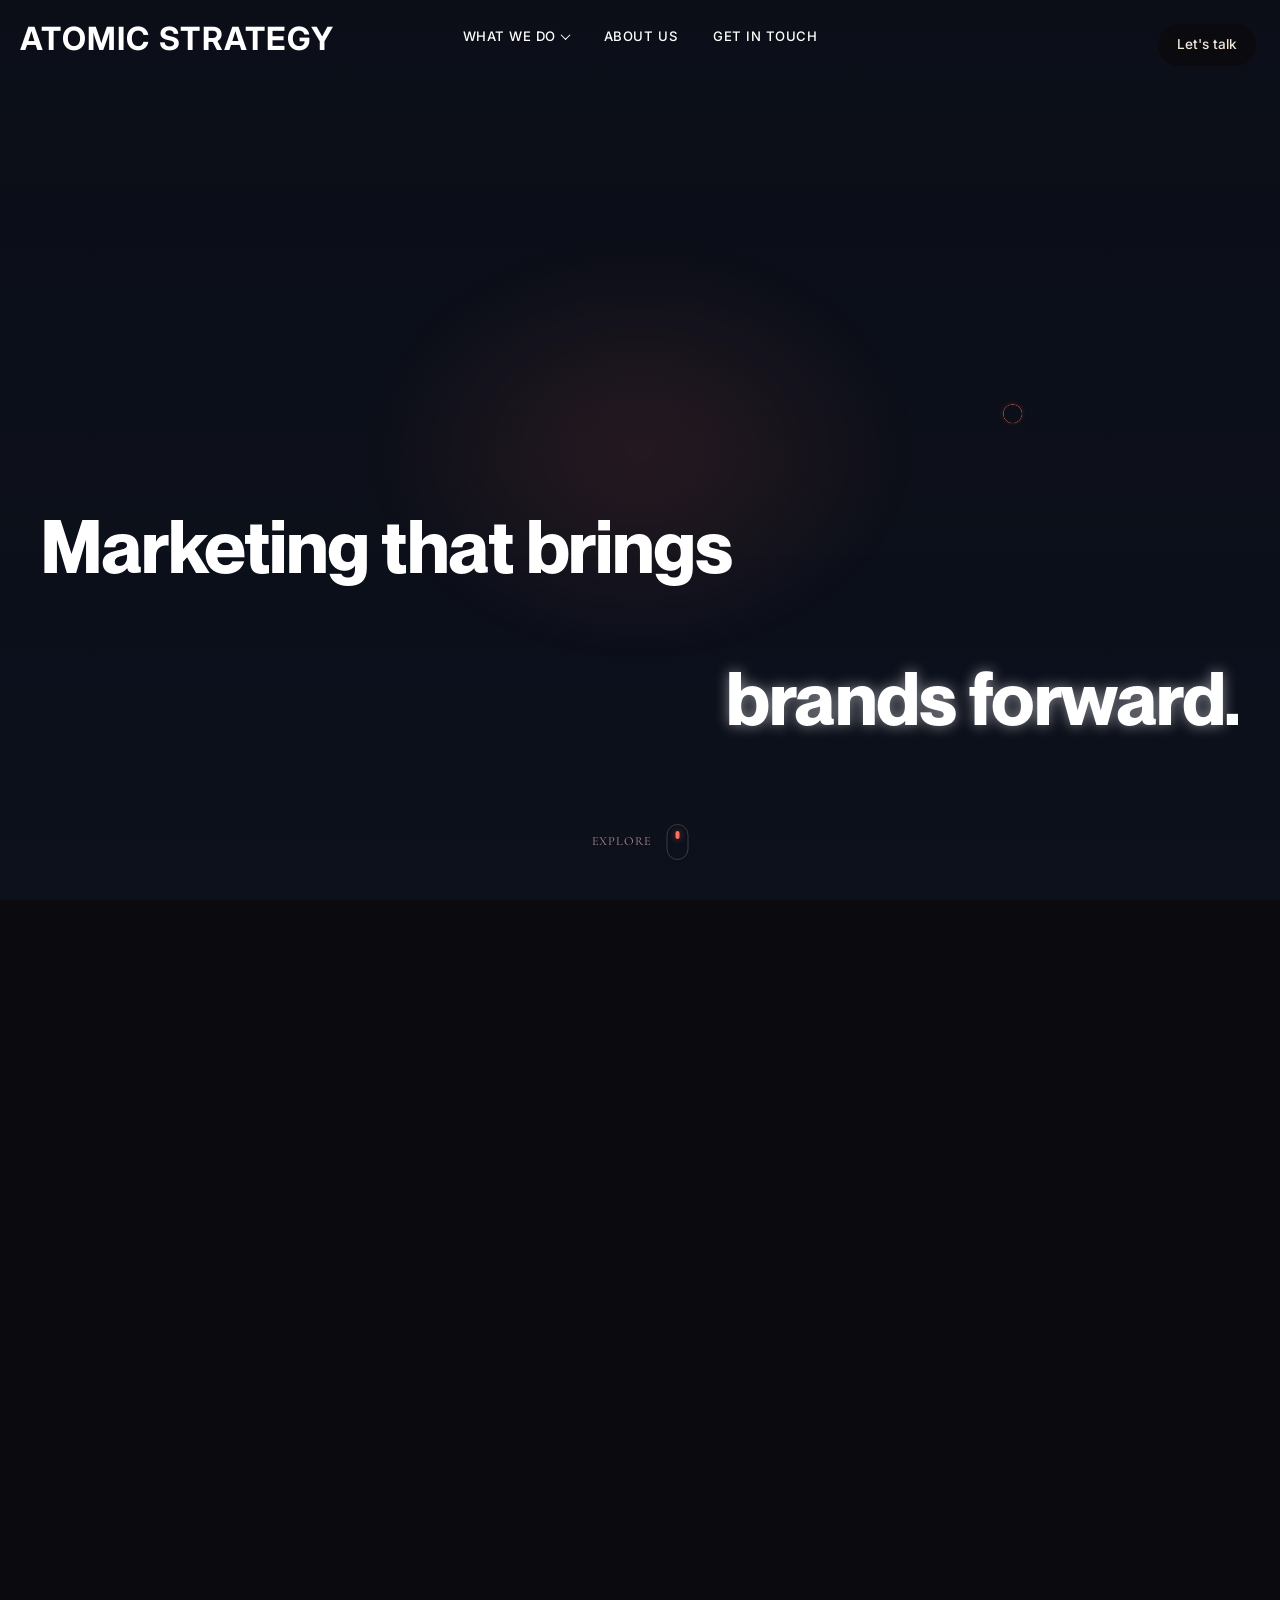
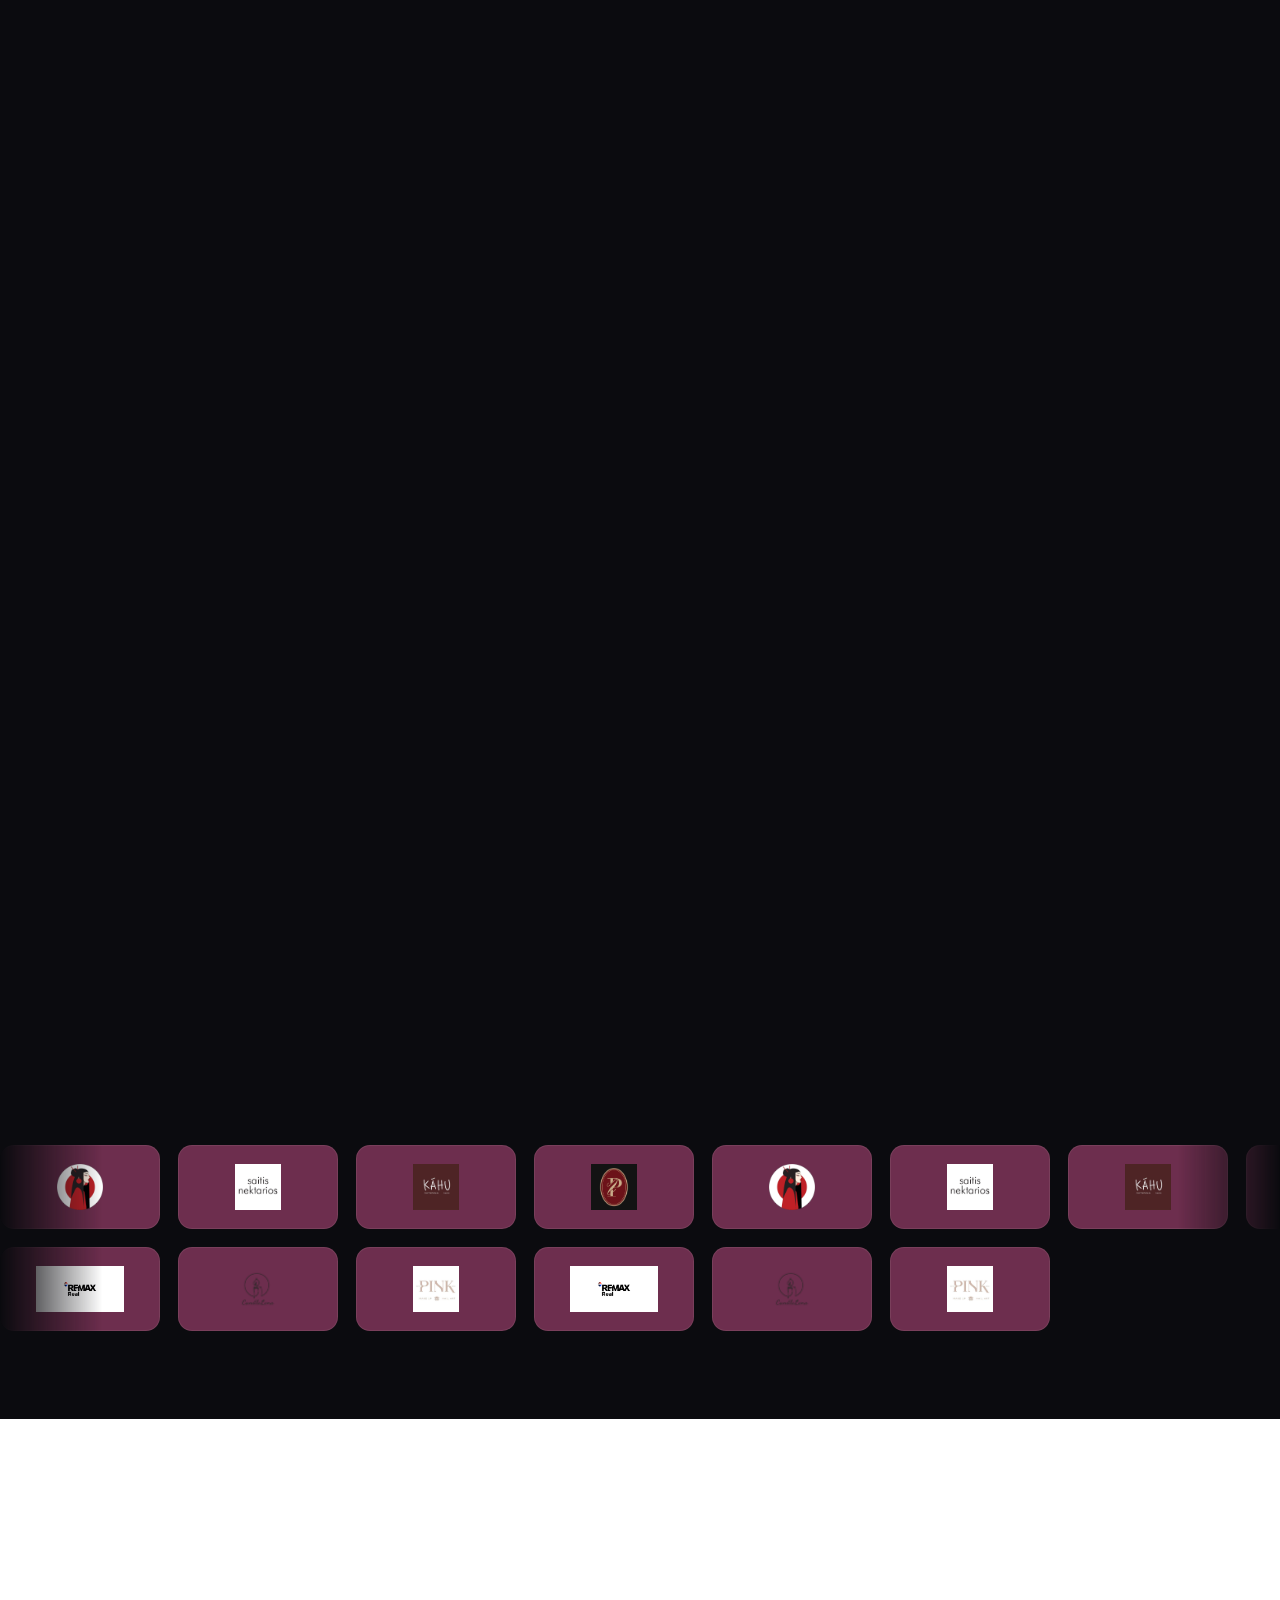
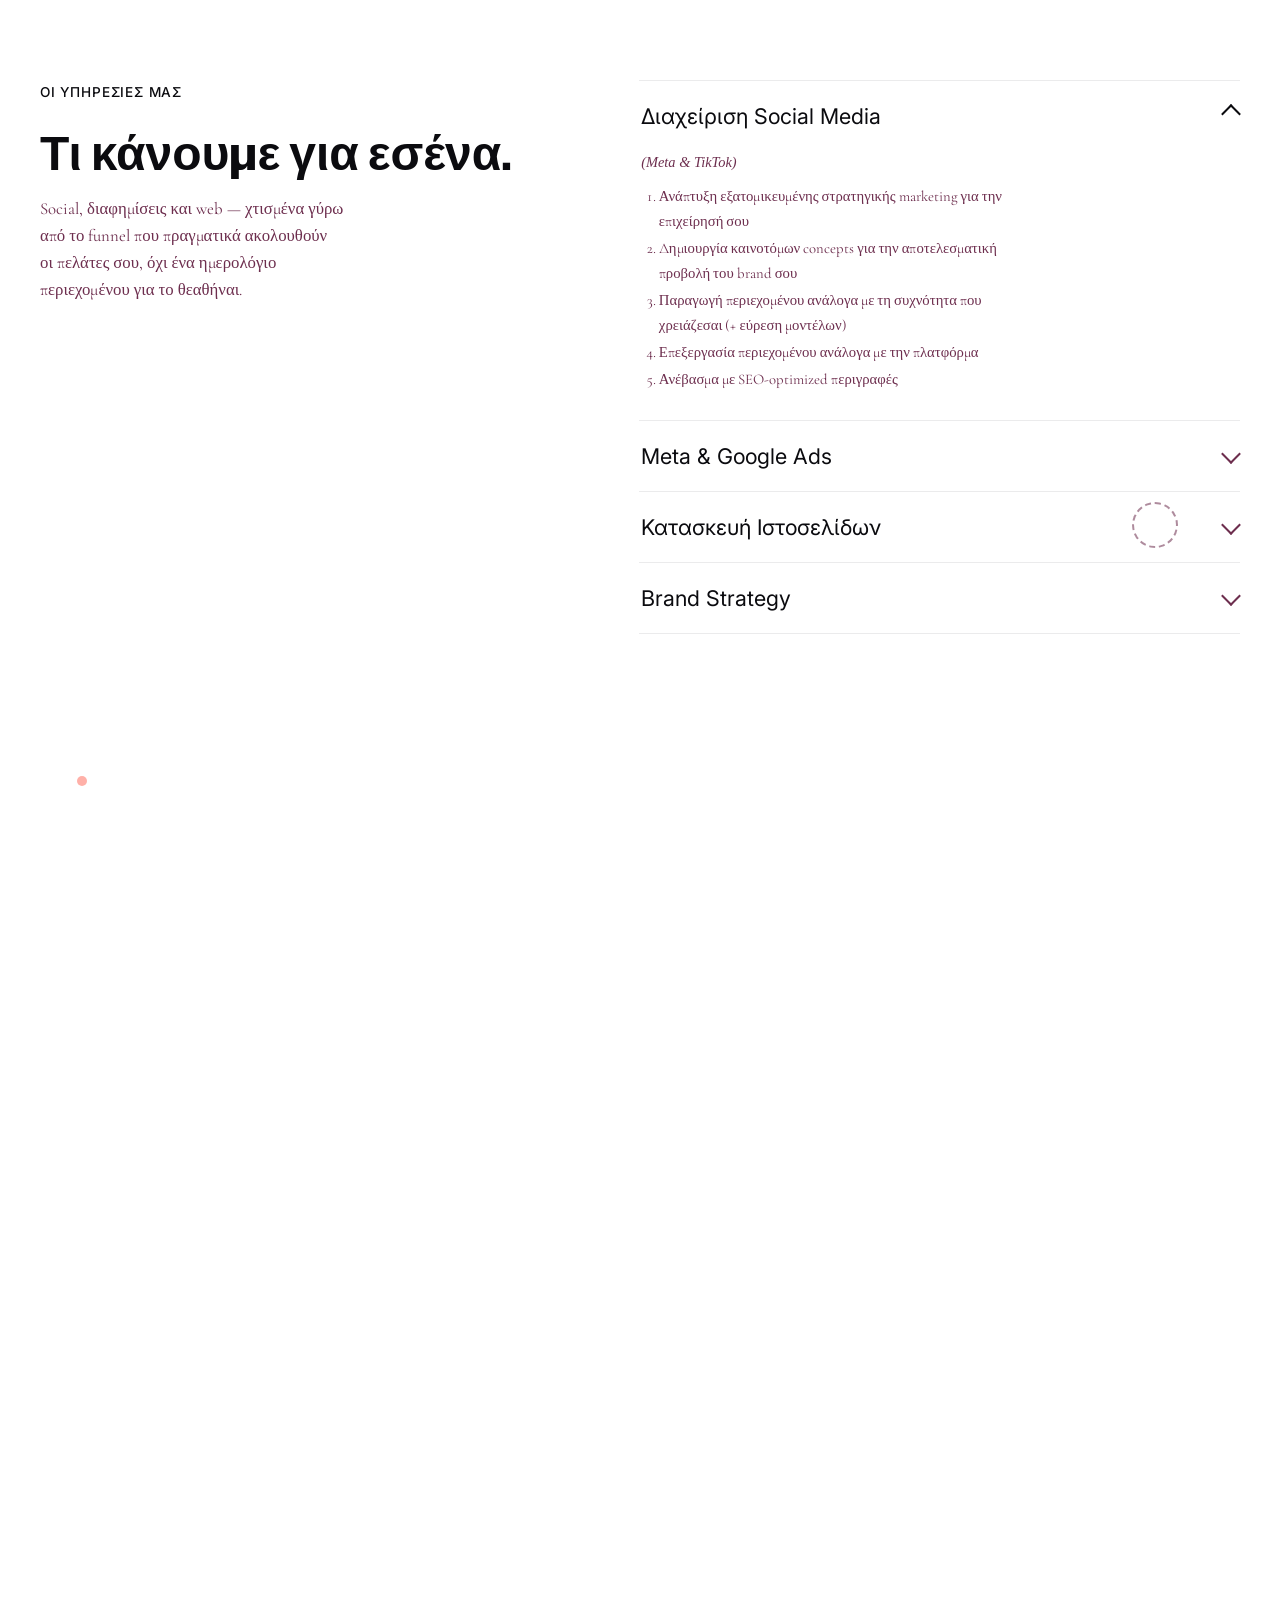
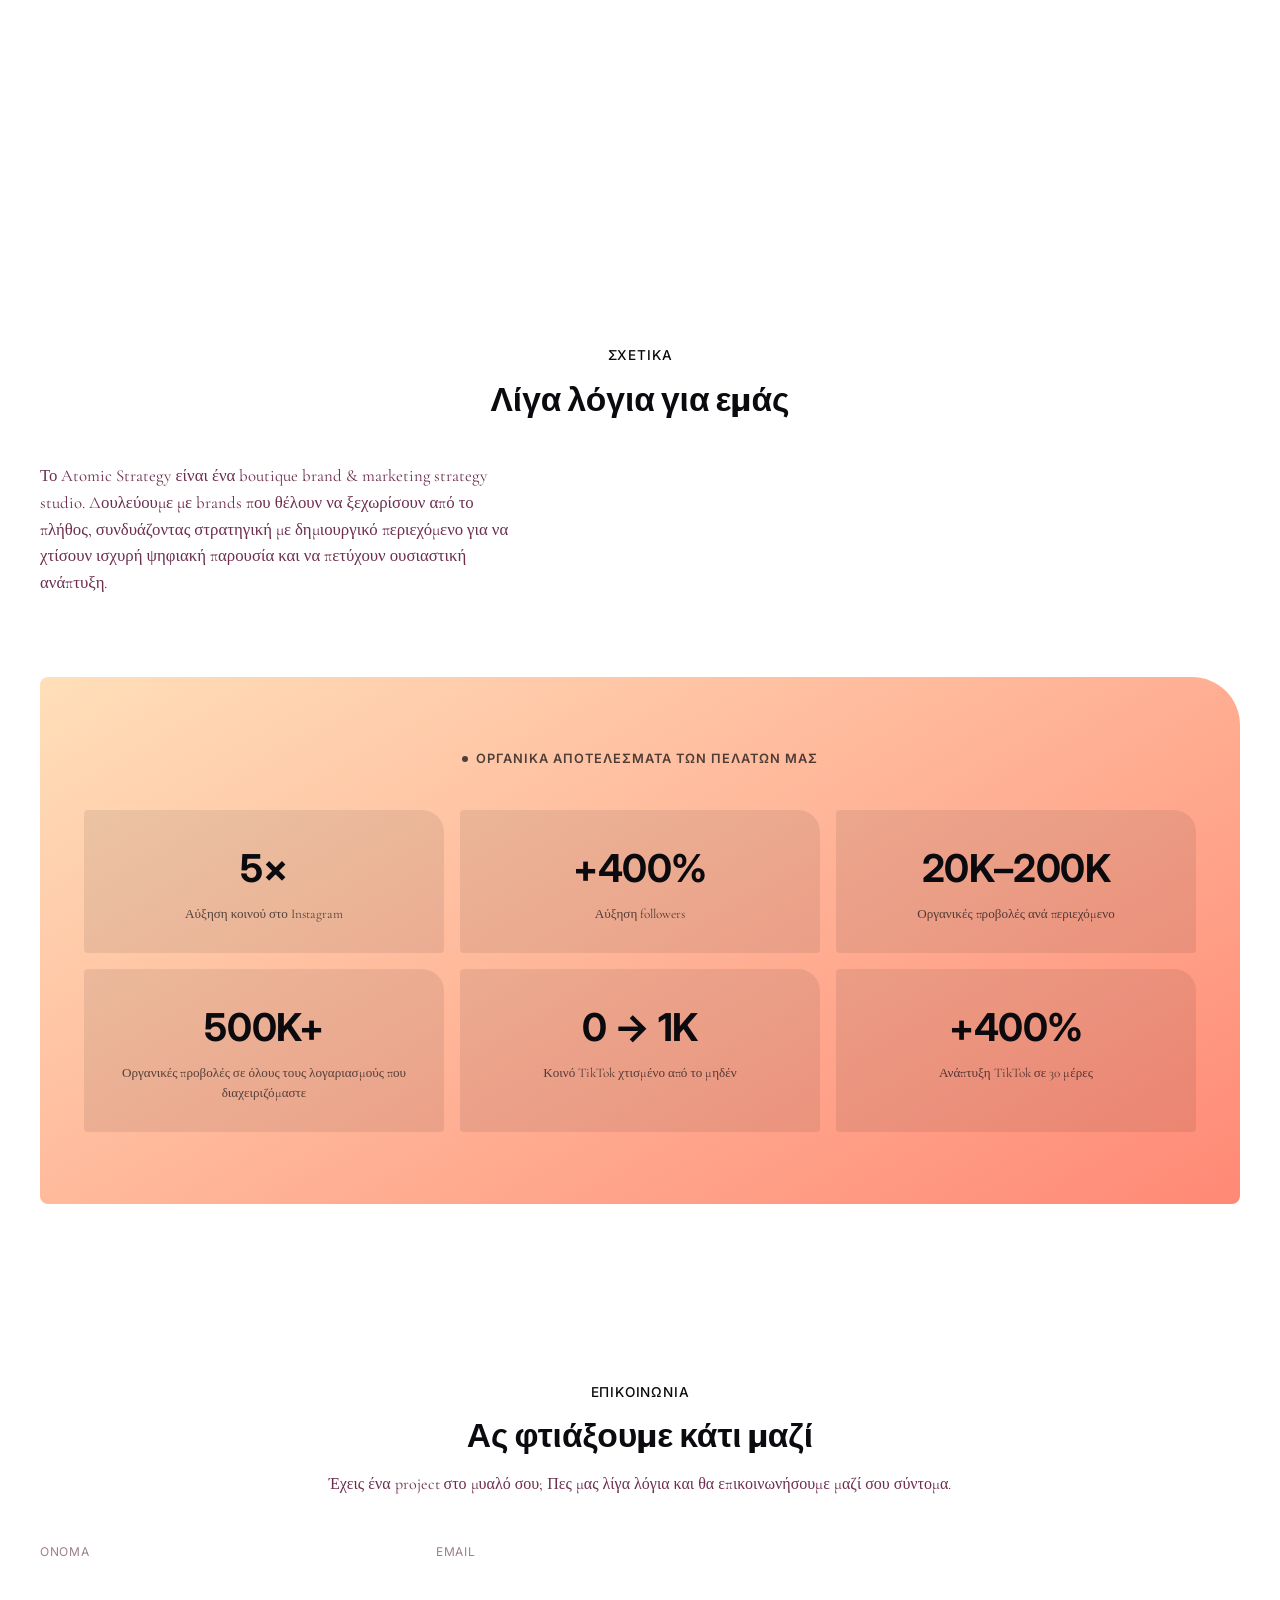
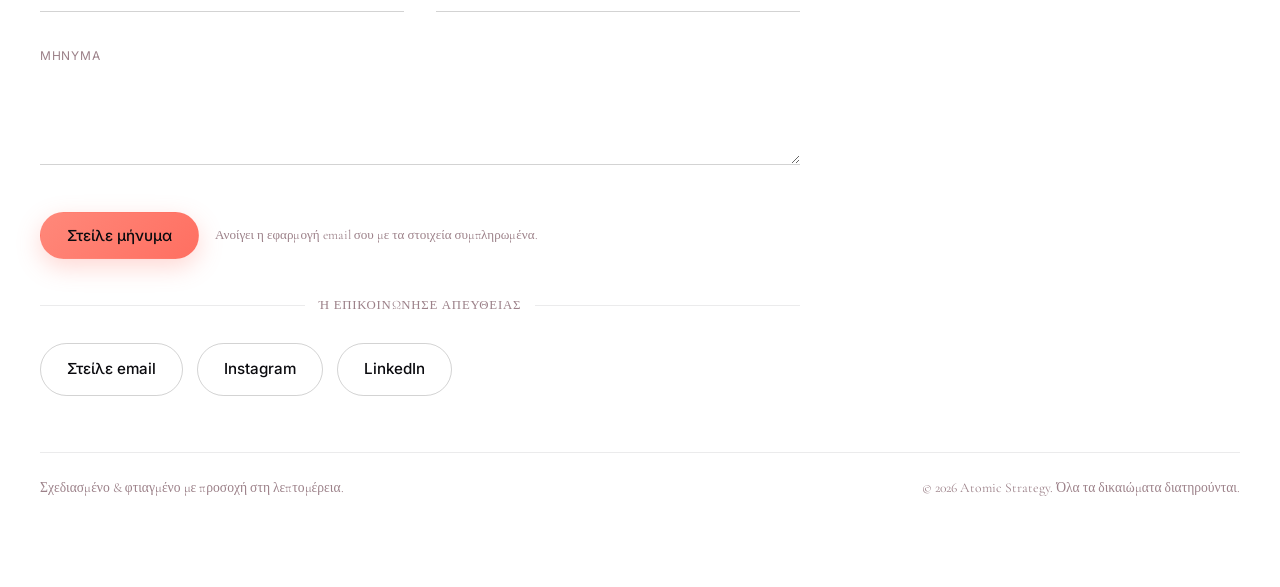
==== commit c7cd1a76: "Responsive hero/nav, mobile pinned scroll, sequential services tabs - Nav row drops below logo/CTA o" ====
--- a/index.html
+++ b/index.html
@@ -7,9 +7,16 @@
   (function () {
     try {
       var supportsSticky = window.CSS && CSS.supports && CSS.supports("position", "sticky");
-      var wideEnough = window.innerWidth > 860;
-      if (supportsSticky && wideEnough) {
+      if (supportsSticky) {
         document.documentElement.classList.add("pin-mode");
+      }
+      // Every reload / restart starts at the hero: no restored scroll
+      // position, and no leftover #anchor jumping past it.
+      if ("scrollRestoration" in history) {
+        history.scrollRestoration = "manual";
+      }
+      if (location.hash) {
+        history.replaceState(null, "", location.pathname + location.search);
       }
     } catch (e) {}
   })();
@@ -32,7 +39,7 @@
 <link rel="preconnect" href="https://fonts.googleapis.com">
 <link rel="preconnect" href="https://fonts.gstatic.com" crossorigin>
 <link href="https://fonts.googleapis.com/css2?family=Inter:wght@400;500;600;700;800&family=Cormorant+Garamond:ital,wght@0,400;0,500;0,600;1,400&display=swap" rel="stylesheet">
-<link rel="stylesheet" href="styles.css?v=202609209">
+<link rel="stylesheet" href="styles.css?v=202609218">
 </head>
 <body class="is-loading">
 
@@ -51,8 +58,6 @@
     <span class="brand-badge-text">Atomic<br>Strategy</span>
   </a>
   <nav class="floating-nav-links" aria-label="Κύρια πλοήγηση">
-    <a href="#about" data-i18n="nav.about">Σχετικά</a>
-
     <div class="nav-dropdown">
       <button type="button" class="nav-dropdown-trigger" id="servicesDropdownTriggerFloating" aria-expanded="false" aria-controls="servicesDropdownPanelFloating" data-i18n="nav.services">Υπηρεσίες</button>
       <div class="nav-dropdown-panel" id="servicesDropdownPanelFloating" aria-hidden="true">
@@ -93,7 +98,8 @@
       </div>
     </div>
 
-    <a href="case-studies.html" data-i18n="nav.work">Case Studies</a>
+    <a href="#about" data-i18n="nav.about">Σχετικά</a>
+    <a href="#contact" data-i18n="nav.contact">Επικοινωνία</a>
   </nav>
   <a href="#contact" class="btn btn-primary btn-small btn-cta-violet">Let's talk</a>
 </header>
@@ -126,8 +132,6 @@
     </a>
 
     <nav class="hero-nav" aria-label="Κύρια πλοήγηση">
-      <a href="#about" data-i18n="nav.about">Σχετικά</a>
-
       <div class="nav-dropdown">
         <button type="button" class="nav-dropdown-trigger" id="servicesDropdownTrigger" aria-expanded="false" aria-controls="servicesDropdownPanel" data-i18n="nav.services">Υπηρεσίες</button>
         <div class="nav-dropdown-panel" id="servicesDropdownPanel" aria-hidden="true">
@@ -168,7 +172,7 @@
         </div>
       </div>
 
-      <a href="case-studies.html" data-i18n="nav.work">Case Studies</a>
+      <a href="#about" data-i18n="nav.about">Σχετικά</a>
       <a href="#contact" data-i18n="nav.contact">Επικοινωνία</a>
     </nav>
 
@@ -242,129 +246,88 @@
       <span class="doodle doodle-ring doodle-5"></span>
       <span class="doodle doodle-plus doodle-6"></span>
     </div>
+    <div class="svc-pin-wrap" id="svcPinWrap">
+    <div class="svc-pin-stage">
     <div class="wrap">
-      <div class="section-head reveal">
-        <span class="section-kicker" data-i18n="services.kicker">Υπηρεσίες</span>
-        <h2 data-i18n="services.heading">Πώς μπορούμε να βοηθήσουμε</h2>
-        <p class="section-sub" data-i18n="services.subheading">
-          Social, διαφημίσεις και web — χτισμένα γύρω από το funnel που πραγματικά ακολουθούν οι πελάτες σου.
-        </p>
-      </div>
-
-      <div class="services-grid">
-        <article class="service-card reveal">
-          <div class="service-icon" aria-hidden="true"><svg class="icon-svg" viewBox="0 0 24 24" fill="none" stroke="currentColor" stroke-width="1.8" stroke-linecap="round" stroke-linejoin="round" aria-hidden="true"><path d="M21 11.5a8.38 8.38 0 0 1-.9 3.8 8.5 8.5 0 0 1-7.6 4.7 8.38 8.38 0 0 1-3.8-.9L3 21l1.9-5.7a8.38 8.38 0 0 1-.9-3.8 8.5 8.5 0 0 1 4.7-7.6 8.38 8.38 0 0 1 3.8-.9h.5a8.48 8.48 0 0 1 8 8v.5z"/></svg></div>
-          <h3 data-i18n="service1.title">Διαχείριση Social Media</h3>
-          <p data-i18n="service1.desc">Στρατηγική, παραγωγή και διαχείριση περιεχομένου για Meta &amp; TikTok, προσαρμοσμένα στο brand σου.</p>
-        </article>
-
-        <article class="service-card reveal">
-          <div class="service-icon" aria-hidden="true"><svg class="icon-svg" viewBox="0 0 24 24" fill="none" stroke="currentColor" stroke-width="1.8" stroke-linecap="round" stroke-linejoin="round" aria-hidden="true"><circle cx="12" cy="12" r="9"/><circle cx="12" cy="12" r="5"/><circle cx="12" cy="12" r="1.2" fill="currentColor" stroke="none"/></svg></div>
-          <h3 data-i18n="service2.title">Meta &amp; Google Ads</h3>
-          <p data-i18n="service2.desc">Καμπάνιες βασισμένες στο customer funnel, με στοχευμένο retargeting και μηνιαίο reporting.</p>
-        </article>
-
-        <article class="service-card reveal">
-          <div class="service-icon" aria-hidden="true"><svg class="icon-svg" viewBox="0 0 24 24" fill="none" stroke="currentColor" stroke-width="1.8" stroke-linecap="round" stroke-linejoin="round" aria-hidden="true"><polygon points="13 2 3 14 12 14 11 22 21 10 12 10 13 2"/></svg></div>
-          <h3 data-i18n="service3.title">Κατασκευή Ιστοσελίδων</h3>
-          <p data-i18n="service3.desc">Γρήγορες, custom ιστοσελίδες φτιαγμένες να μετατρέπουν — όχι απλώς να δείχνουν ωραία.</p>
-        </article>
-
-        <article class="service-card reveal">
-          <div class="service-icon" aria-hidden="true"><svg class="icon-svg" viewBox="0 0 24 24" fill="none" stroke="currentColor" stroke-width="1.8" stroke-linecap="round" stroke-linejoin="round" aria-hidden="true"><line x1="7" y1="17" x2="17" y2="7"/><polyline points="7 7 17 7 17 17"/></svg></div>
-          <h3 data-i18n="service4.title">Brand Strategy</h3>
-          <p data-i18n="service4.desc">Θέση, αφήγηση και ταυτότητα που κάνουν το brand σου να ξεχωρίζει από το πλήθος.</p>
-        </article>
-      </div>
-    </div>
-  </section>
-
-  <!-- ============ WORK / CASE STUDIES ============ -->
-  <section class="section" id="work">
-    <div class="wrap">
-      <div class="section-head reveal">
-        <span class="section-kicker" data-i18n="work.kicker">Case Studies</span>
-        <h2 data-i18n="work.heading">Brands που πήραμε ένα βήμα παραπέρα</h2>
-        <p class="section-sub" data-i18n="work.subheading">
-          Οκτώ brands, μία στρατηγική τη φορά.
-        </p>
-      </div>
-
-      <div class="work-grid">
-
-        <article class="work-card reveal">
-          <div class="work-media is-logo"><img src="assets/clients/gohan.png" alt="Gohan" loading="lazy"></div>
-          <div class="work-body">
-            <h3>Gohan</h3>
-            <p>Content &amp; social media management for a modern dining brand.</p>
-            <ul class="tag-list"><li>Social Media</li><li>Content</li></ul>
-          </div>
-        </article>
-
-        <article class="work-card reveal">
-          <div class="work-media is-logo"><img src="assets/clients/saitis nektarios.png" alt="Saitis Nektarios" loading="lazy"></div>
-          <div class="work-body">
-            <h3>Saitis Nektarios</h3>
-            <p>Social media management &amp; brand content.</p>
-            <ul class="tag-list"><li>Branding</li><li>Social Media</li></ul>
-          </div>
-        </article>
-
-        <article class="work-card reveal">
-          <div class="work-media"><img src="assets/clients/kahu salon.jpeg" alt="Kahu Salon" loading="lazy"></div>
-          <div class="work-body">
-            <h3>Kahu Salon</h3>
-            <p>Social media management for a contemporary hair salon.</p>
-            <ul class="tag-list"><li>Social Media</li><li>Beauty</li></ul>
-          </div>
-        </article>
-
-        <article class="work-card reveal">
-          <div class="work-media"><img src="assets/clients/troulis.jpg" alt="Troulis" loading="lazy"></div>
-          <div class="work-body">
-            <h3>Troulis</h3>
-            <p>Content &amp; social growth for a jewelry brand.</p>
-            <ul class="tag-list"><li>Jewelry</li><li>Social Media</li></ul>
-          </div>
-        </article>
-
-        <article class="work-card reveal">
-          <div class="work-media"><img src="assets/clients/puertoink.jpg" alt="Puerto Ink" loading="lazy"></div>
-          <div class="work-body">
-            <h3>Puerto Ink</h3>
-            <p>Social media management for a tattoo studio.</p>
-            <ul class="tag-list"><li>Social Media</li><li>Tattoo Studio</li></ul>
-          </div>
-        </article>
-
-        <article class="work-card reveal">
-          <div class="work-media is-logo"><img src="assets/clients/remax.jpeg" alt="Remax" loading="lazy"></div>
-          <div class="work-body">
-            <h3>Remax</h3>
-            <p>Social media &amp; content for a real estate office.</p>
-            <ul class="tag-list"><li>Real Estate</li><li>Content</li></ul>
-          </div>
-        </article>
-
-        <article class="work-card reveal">
-          <div class="work-media is-logo"><img src="assets/clients/candle lena.webp" alt="Candle Lena" loading="lazy"></div>
-          <div class="work-body">
-            <h3>Candle Lena</h3>
-            <p>Brand storytelling for a candle studio.</p>
-            <ul class="tag-list"><li>Branding</li><li>Content</li></ul>
-          </div>
-        </article>
-
-        <article class="work-card reveal">
-          <div class="work-media is-logo"><img src="assets/clients/pink.jpeg" alt="Pink" loading="lazy"></div>
-          <div class="work-body">
-            <h3>Pink</h3>
-            <p>Social media management &amp; content production.</p>
-            <ul class="tag-list"><li>Social Media</li><li>Content</li></ul>
-          </div>
-        </article>
-
-      </div>
+      <div class="svc-split">
+        <div class="svc-lead reveal">
+          <span class="section-kicker" data-i18n="services.kicker">Οι Υπηρεσίες μας</span>
+          <h2 class="svc-lead-title" data-i18n="services.heading">Τι κάνουμε για εσένα.</h2>
+          <p class="svc-lead-text" data-i18n="services.subheading">
+            Social, διαφημίσεις και web — χτισμένα γύρω από το funnel που πραγματικά ακολουθούν οι πελάτες σου, όχι ένα ημερολόγιο περιεχομένου για το θεαθήναι.
+          </p>
+        </div>
+
+        <div class="svc-accordion reveal">
+          <div class="acc-row is-open">
+            <button class="acc-summary" type="button" aria-expanded="true">
+              <span data-i18n="service1.title">Διαχείριση Social Media</span>
+              <span class="acc-arrow" aria-hidden="true"></span>
+            </button>
+            <span class="acc-progress" aria-hidden="true"><span class="acc-progress-fill"></span></span>
+            <div class="acc-body">
+              <div class="acc-body-inner">
+                <span class="acc-sub" data-i18n="services.svc1Sub">(Meta &amp; TikTok)</span>
+                <ol class="svc-bullets">
+                  <li data-i18n="services.svc1B1">Ανάπτυξη εξατομικευμένης στρατηγικής marketing για την επιχείρησή σου</li>
+                  <li data-i18n="services.svc1B2">Δημιουργία καινοτόμων concepts για την αποτελεσματική προβολή του brand σου</li>
+                  <li data-i18n="services.svc1B3">Παραγωγή περιεχομένου ανάλογα με τη συχνότητα που χρειάζεσαι (+ εύρεση μοντέλων)</li>
+                  <li data-i18n="services.svc1B4">Επεξεργασία περιεχομένου ανάλογα με την πλατφόρμα</li>
+                  <li data-i18n="services.svc1B5">Ανέβασμα με SEO-optimized περιγραφές</li>
+                </ol>
+              </div>
+            </div>
+          </div>
+
+          <div class="acc-row">
+            <button class="acc-summary" type="button" aria-expanded="false">
+              <span data-i18n="service2.title">Meta &amp; Google Ads</span>
+              <span class="acc-arrow" aria-hidden="true"></span>
+            </button>
+            <span class="acc-progress" aria-hidden="true"><span class="acc-progress-fill"></span></span>
+            <div class="acc-body">
+              <div class="acc-body-inner">
+                <ol class="svc-bullets">
+                  <li data-i18n="services.svc2B1">Ανάπτυξη στρατηγικής βασισμένης στο Customer Funnel</li>
+                  <li data-i18n="services.svc2B2">Δημιουργία και διαχείριση καμπανιών</li>
+                  <li data-i18n="services.svc2B3">Copywriting διαφημίσεων</li>
+                  <li data-i18n="services.svc2B4">Δημιουργία Retargeting Audiences (η καλύτερη τακτική)</li>
+                  <li data-i18n="services.svc2B5">Παραγωγή creative για τις διαφημίσεις (αν χρειαστεί)</li>
+                  <li data-i18n="services.svc2B6">Διαχείριση budget &amp; μηνιαία αναφορά</li>
+                </ol>
+              </div>
+            </div>
+          </div>
+
+          <div class="acc-row">
+            <button class="acc-summary" type="button" aria-expanded="false">
+              <span data-i18n="service3.title">Κατασκευή Ιστοσελίδων</span>
+              <span class="acc-arrow" aria-hidden="true"></span>
+            </button>
+            <span class="acc-progress" aria-hidden="true"><span class="acc-progress-fill"></span></span>
+            <div class="acc-body">
+              <div class="acc-body-inner">
+                <p class="acc-sub" data-i18n="service3.desc">Γρήγορες, custom ιστοσελίδες φτιαγμένες να μετατρέπουν — όχι απλώς να δείχνουν ωραία.</p>
+              </div>
+            </div>
+          </div>
+
+          <div class="acc-row">
+            <button class="acc-summary" type="button" aria-expanded="false">
+              <span data-i18n="service4.title">Brand Strategy</span>
+              <span class="acc-arrow" aria-hidden="true"></span>
+            </button>
+            <span class="acc-progress" aria-hidden="true"><span class="acc-progress-fill"></span></span>
+            <div class="acc-body">
+              <div class="acc-body-inner">
+                <p class="acc-sub" data-i18n="service4.desc">Θέση, αφήγηση και ταυτότητα που κάνουν το brand σου να ξεχωρίζει από το πλήθος.</p>
+              </div>
+            </div>
+          </div>
+        </div>
+      </div>
+    </div>
+    </div>
     </div>
   </section>
 
@@ -376,27 +339,43 @@
         <h2 data-i18n="about.heading">Λίγα λόγια για εμάς</h2>
       </div>
 
-      <div class="about-grid reveal">
-        <p class="about-body" data-i18n="about.body">
-          Το Atomic Strategy είναι ένα boutique brand &amp; marketing strategy studio. Δουλεύουμε με brands που θέλουν να
-          ξεχωρίσουν από το πλήθος, συνδυάζοντας στρατηγική με δημιουργικό περιεχόμενο για να χτίσουν ισχυρή ψηφιακή
-          παρουσία και να πετύχουν ουσιαστική ανάπτυξη.
+      <p class="about-body reveal" data-i18n="about.body">
+        Το Atomic Strategy είναι ένα boutique brand &amp; marketing strategy studio. Δουλεύουμε με brands που θέλουν να
+        ξεχωρίσουν από το πλήθος, συνδυάζοντας στρατηγική με δημιουργικό περιεχόμενο για να χτίσουν ισχυρή ψηφιακή
+        παρουσία και να πετύχουν ουσιαστική ανάπτυξη.
+      </p>
+
+      <div class="results reveal">
+        <p class="results-kicker">
+          <span class="results-dot" aria-hidden="true"></span>
+          <span data-i18n="results.kicker">Οργανικά αποτελέσματα των πελατών μας</span>
         </p>
-
-        <dl class="about-stats">
-          <div class="stat">
-            <dt class="stat-num">5×</dt>
-            <dd class="stat-label" data-i18n="about.stat1Label">αύξηση κοινού στο Instagram</dd>
-          </div>
-          <div class="stat">
-            <dt class="stat-num">+400%</dt>
-            <dd class="stat-label" data-i18n="about.stat2Label">αύξηση followers</dd>
-          </div>
-          <div class="stat">
-            <dt class="stat-num">500K+</dt>
-            <dd class="stat-label" data-i18n="about.stat3Label">οργανικές προβολές για τους πελάτες μας</dd>
-          </div>
-        </dl>
+        <div class="results-grid">
+          <div class="result-stat">
+            <p class="result-num">5×</p>
+            <p class="result-label" data-i18n="results.l1">Αύξηση κοινού στο Instagram</p>
+          </div>
+          <div class="result-stat">
+            <p class="result-num">+400%</p>
+            <p class="result-label" data-i18n="results.l2">Αύξηση followers</p>
+          </div>
+          <div class="result-stat">
+            <p class="result-num">20K–200K</p>
+            <p class="result-label" data-i18n="results.l3">Οργανικές προβολές ανά περιεχόμενο</p>
+          </div>
+          <div class="result-stat">
+            <p class="result-num">500K+</p>
+            <p class="result-label" data-i18n="results.l4">Οργανικές προβολές σε όλους τους λογαριασμούς που διαχειριζόμαστε</p>
+          </div>
+          <div class="result-stat">
+            <p class="result-num">0 → 1K</p>
+            <p class="result-label" data-i18n="results.l5">Κοινό TikTok χτισμένο από το μηδέν</p>
+          </div>
+          <div class="result-stat">
+            <p class="result-num">+400%</p>
+            <p class="result-label" data-i18n="results.l6">Ανάπτυξη TikTok σε 30 μέρες</p>
+          </div>
+        </div>
       </div>
     </div>
   </section>
@@ -449,6 +428,6 @@
 
 </main>
 
-<script src="script.js?v=202609209"></script>
+<script src="script.js?v=202609218"></script>
 </body>
 </html>
--- a/styles.css
+++ b/styles.css
@@ -648,10 +648,8 @@
   color: var(--amber);
 }
 
-/* Shared by .nav-dropdown-icon and .service-icon — sized in em off
-   whichever parent's own font-size, matching how the emoji they replaced
-   used to scale, with color coming from currentColor -> the parent's
-   color: var(--amber) above / on .service-icon. */
+/* Sized in em off the parent's own font-size, matching how the emoji
+   it replaced used to scale, with color coming from currentColor. */
 .icon-svg {
   width: 1em;
   height: 1em;
@@ -922,7 +920,7 @@
 .hero-title {
   /* No font-family/weight override here any more — falls through to the
      h1 base rule's var(--font-heading), now PP Neue Montreal. */
-  font-size: clamp(2.6rem, 6vw, 4.6rem);
+  font-size: clamp(2rem, min(6vw, 9vh), 4.6rem);
   color: #fff;
   letter-spacing: -0.02em;
   display: flex;
@@ -1120,7 +1118,20 @@
   box-shadow: none;
 }
 
+/* Without pin-mode (narrow screens / phones) there's no scroll morph, so the
+   video just stays a plain full-screen background behind the hero. */
 html:not(.pin-mode) .hero-video-frame {
+  position: absolute;
+  top: 0;
+  left: 0;
+  width: 100%;
+  height: 100vh;
+  height: 100svh;
+  z-index: 0;
+  overflow: hidden;
+}
+
+html:not(.pin-mode) .hero-video-play {
   display: none;
 }
 
@@ -1268,7 +1279,10 @@
 }
 
 .video-panel-target {
-  width: 640px;
+  /* Also capped by the viewport's height so the panel + caption never
+     grow taller than the window and run into the nav above them. */
+  width: min(640px, calc((100vh - 240px) * 16 / 9));
+  min-width: 220px;
   max-width: 100%;
   /* Fixed 16:9 — matching the viewport's own (usually quite wide/
      landscape) aspect ratio instead made the landed panel read as too
@@ -1405,7 +1419,6 @@
    shadows — pick up light-appropriate values for free through
    inheritance, with no separate light-mode rules to keep in sync. */
 #services,
-#work,
 #about,
 #contact {
   --bg-deep: #fff;
@@ -1452,218 +1465,242 @@
 }
 
 /* ---------- About ---------- */
-.about-grid {
-  display: grid;
-  grid-template-columns: 1.4fr 1fr;
-  gap: 40px;
-  align-items: start;
-}
-
 .about-body {
   color: var(--text-secondary);
   font-size: 1.05rem;
   max-width: 60ch;
 }
 
-.about-stats {
+/* ---------- Results / stats banner ---------- */
+.results {
+  margin-top: clamp(48px, 7vw, 80px);
+  text-align: center;
+  padding: clamp(40px, 6vw, 72px) clamp(20px, 4vw, 44px);
+  background: linear-gradient(150deg, #ffdfb9 0%, #ff6f61 130%);
+  border-radius: 8px 48px 8px 8px;
+  color: var(--accent-ink);
+}
+
+.results-kicker {
+  display: flex;
+  align-items: center;
+  justify-content: center;
+  gap: 8px;
+  font-family: var(--font-display);
+  font-size: 0.8rem;
+  font-weight: 600;
+  letter-spacing: 0.08em;
+  text-transform: uppercase;
+  color: var(--accent-ink);
+  opacity: 0.72;
+  margin: 0 0 clamp(28px, 4vw, 40px);
+}
+
+.results-dot {
+  width: 6px;
+  height: 6px;
+  border-radius: 50%;
+  background: var(--accent-ink);
+  flex: none;
+}
+
+.results-grid {
   display: grid;
   grid-template-columns: repeat(3, 1fr);
-  gap: 20px;
-}
-
-.stat {
-  background: var(--bg-raised);
-  border: 1px solid var(--border-soft);
-  border-radius: var(--radius-md);
-  padding: 20px 16px;
-  text-align: center;
-}
-
-.stat-num {
+  gap: 16px;
+}
+
+.result-stat {
+  padding: clamp(18px, 3vw, 28px) 12px;
+  background: rgba(11, 11, 15, 0.08);
+  border-radius: 4px 22px 4px 4px;
+  transition: transform 0.25s ease, background 0.25s ease;
+}
+
+.result-stat:hover {
+  transform: translateY(-4px);
+  background: rgba(11, 11, 15, 0.14);
+}
+
+.result-num {
+  font-family: var(--font-display);
+  font-weight: 700;
+  font-size: clamp(1.4rem, 4vw, 2.4rem);
+  color: var(--accent-ink);
+  margin: 0 0 6px;
+  letter-spacing: -0.01em;
+}
+
+.result-label {
+  margin: 0;
+  color: rgba(11, 11, 15, 0.68);
+  font-size: 0.82rem;
+  line-height: 1.5;
+}
+
+/* ---------- Services ---------- */
+.svc-split {
+  display: grid;
+  grid-template-columns: 1fr 1.15fr;
+  gap: clamp(40px, 6vw, 96px);
+  align-items: start;
+}
+
+.svc-lead .section-kicker {
+  margin-bottom: 12px;
+}
+
+.svc-lead-title {
+  font-size: clamp(1.7rem, 5vw, 3rem);
+  line-height: 1.05;
+  margin: 0.25em 0 0;
+}
+
+.svc-lead-text {
+  color: var(--text-secondary);
+  font-size: 1.05rem;
+  line-height: 1.6;
+  max-width: 38ch;
+  margin-top: 1.1em;
+}
+
+.svc-accordion {
+  border-top: 1px solid var(--border-soft);
+}
+
+.acc-row {
+  position: relative;
+  border-bottom: 1px solid var(--border-soft);
+}
+
+/* Sits right on the row's own bottom border — empty by default (click
+   accordion mode, see .is-open below), filled 0→100% by JS per scroll
+   tick when the section is pinned (see initServicesPinnedTabs). */
+.acc-progress {
+  position: absolute;
+  left: 2px;
+  right: 2px;
+  bottom: -1px;
+  height: 2px;
+  background: transparent;
+}
+
+.acc-progress-fill {
   display: block;
+  height: 100%;
+  width: 0%;
+  background: var(--amber);
+  transition: width 0.2s ease;
+}
+
+.acc-row.is-open .acc-progress-fill {
+  width: 100%;
+}
+
+/* Pinned mode sets the fill width on every scroll tick — a CSS
+   transition would lag a tick behind and fight the scroll-synced value. */
+html.pin-mode #svcPinWrap .acc-progress-fill {
+  transition: none;
+}
+
+.acc-summary {
+  width: 100%;
+  display: flex;
+  align-items: center;
+  justify-content: space-between;
+  gap: 16px;
+  background: none;
+  border: none;
+  cursor: pointer;
+  text-align: left;
+  padding: 22px 2px;
   font-family: var(--font-display);
-  font-size: 1.6rem;
-  color: var(--amber-bright);
-  margin-bottom: 4px;
-}
-
-.stat-label {
-  margin: 0;
-  color: var(--text-muted);
-  font-size: 0.82rem;
-}
-
-/* ---------- Services ---------- */
-.services-grid {
-  display: grid;
-  grid-template-columns: repeat(4, 1fr);
-  gap: 20px;
-}
-
-.service-card {
-  background: var(--bg-raised);
-  border: 1px solid var(--border-soft);
-  border-radius: var(--radius-lg);
-  padding: 28px 22px;
-  transition: transform 0.2s ease, border-color 0.2s ease;
-}
-
-.service-card:hover {
-  transform: translateY(-4px);
-  border-color: var(--border-strong);
-}
-
-.service-icon {
-  font-size: 1.6rem;
-  margin-bottom: 14px;
-  color: var(--amber);
-}
-
-.service-card h3 {
-  font-size: 1.05rem;
-  margin-bottom: 8px;
-}
-
-.service-card p {
+  font-size: clamp(0.98rem, 2.2vw, 1.35rem);
+  color: var(--text-primary);
+  transition: color 0.25s ease;
+}
+
+.acc-row.is-open .acc-summary {
+  color: var(--magenta-bright);
+}
+
+.acc-arrow {
+  flex: none;
+  width: 14px;
+  height: 14px;
+  margin-top: -4px;
+  border-right: 2px solid var(--text-secondary);
+  border-bottom: 2px solid var(--text-secondary);
+  transform: rotate(45deg);
+  transition: transform 0.3s ease, border-color 0.3s ease;
+}
+
+.acc-row.is-open .acc-arrow {
+  transform: rotate(225deg);
+  border-color: var(--magenta-bright);
+}
+
+.acc-body {
+  height: 0;
+  overflow: hidden;
+  transition: height 0.55s cubic-bezier(0.4, 0, 0.2, 1);
+}
+
+.acc-body-inner {
+  padding: 0 2px 26px;
+}
+
+.acc-sub {
+  display: block;
+  font-size: 0.9rem;
+  font-style: italic;
+  color: var(--text-secondary);
+  margin-bottom: 10px;
+}
+
+.svc-bullets {
+  margin: 10px 0 0;
+  padding-left: 1.2em;
   color: var(--text-secondary);
   font-size: 0.92rem;
-  margin: 0;
-}
-
-/* ---------- Work / Case studies ---------- */
-.work-grid {
-  display: grid;
-  grid-template-columns: repeat(3, 1fr);
-  gap: 24px;
-}
-
-.work-card {
-  background: var(--bg-raised);
-  border: 1px solid var(--border-soft);
-  border-radius: 0;
-  overflow: hidden;
-  display: flex;
-  flex-direction: column;
-  box-shadow: var(--shadow-soft);
-}
-
-.work-card.is-placeholder {
-  border: 1.5px dashed var(--border-strong);
-  background: var(--bg-base);
-  box-shadow: none;
-}
-
-.work-media {
+  line-height: 1.7;
+  max-width: 56ch;
+  list-style: decimal;
+}
+
+.svc-bullets li {
+  margin: 2px 0;
+}
+
+/* Pinned scroll-driven tabs — same sticky-stage technique as the hero's
+   #pinWrap/.pin-stage (see the "Pinned scrollytelling mode" block below),
+   just scoped to the services section instead of the whole viewport.
+   JS sets the wrap's own height per the tab count (initServicesPinnedTabs);
+   outside pin-mode these two are unstyled divs and the section behaves as
+   a plain click accordion. */
+/* .section's overflow: hidden makes the section a scroll container, which
+   silently disables position: sticky on .svc-pin-stage inside it (the tabs
+   would change on scroll while the whole section scrolled away). `clip`
+   still trims the doodles but doesn't create a scroll container. */
+html.pin-mode #services {
+  overflow: visible;
+  overflow: clip;
+}
+
+html.pin-mode .svc-pin-wrap {
   position: relative;
-  aspect-ratio: 1 / 1;
-  background: var(--bg-raised-2);
+}
+
+html.pin-mode .svc-pin-stage {
+  position: sticky;
+  top: 0;
+  min-height: 100vh;
   display: flex;
   align-items: center;
-  justify-content: center;
-  overflow: hidden;
-}
-
-.work-media img {
+}
+
+html.pin-mode .svc-pin-stage > .wrap {
   width: 100%;
-  height: 100%;
-  object-fit: cover;
-  transition: transform 0.5s ease;
-}
-
-.work-card:hover .work-media img {
-  transform: scale(1.07);
-}
-
-/* Brand marks (logos) instead of full-bleed photography — shown whole on a
-   plain white card, like the real Atomic Strategy portfolio treats them. */
-.work-media.is-logo {
-  background: #fff;
-}
-
-.work-media.is-logo img {
-  object-fit: contain;
-  padding: 28px;
-}
-
-.work-card.is-placeholder .work-media {
-  background: repeating-linear-gradient(
-    135deg,
-    rgba(255, 255, 255, 0.03),
-    rgba(255, 255, 255, 0.03) 10px,
-    transparent 10px,
-    transparent 20px
-  );
-}
-
-.work-media-placeholder {
-  color: var(--text-muted);
-  font-size: 0.85rem;
-  font-family: var(--font-display);
-}
-
-.work-badge {
-  position: absolute;
-  top: 12px;
-  right: 12px;
-  background: var(--magenta-glow);
-  color: var(--magenta-bright);
-  border: 1px solid rgba(240, 235, 216, 0.35);
-  font-size: 0.7rem;
-  font-family: var(--font-display);
-  letter-spacing: 0.03em;
-  padding: 4px 10px;
-  border-radius: var(--radius-pill);
-}
-
-.work-body {
-  padding: 22px;
-  flex: 1;
-  display: flex;
-  flex-direction: column;
-}
-
-.work-body h3 {
-  font-size: 1.05rem;
-  margin-bottom: 6px;
-}
-
-.work-body p {
-  color: var(--text-secondary);
-  font-size: 0.9rem;
-  margin-bottom: 16px;
-}
-
-.tag-list {
-  display: flex;
-  flex-wrap: wrap;
-  gap: 8px;
-  margin-bottom: 18px;
-}
-
-.tag-list li {
-  font-size: 0.75rem;
-  color: var(--text-muted);
-  background: var(--bg-raised-2);
-  border: 1px solid var(--border-soft);
-  padding: 4px 10px;
-  border-radius: var(--radius-pill);
-}
-
-.work-links {
-  display: flex;
-  gap: 16px;
-  margin-top: auto;
-}
-
-.work-link {
-  font-size: 0.85rem;
-  font-weight: 600;
-  color: var(--amber-bright);
-}
-
-.work-link.is-disabled {
-  color: var(--text-muted);
-  cursor: default;
 }
 
 /* ---------- Contact ---------- */
@@ -1797,26 +1834,49 @@
 }
 
 /* ---------- Responsive ---------- */
+/* Once the window is too narrow for badge, centered nav and CTA to share
+   one row, the nav drops to its own centered row under them so nothing
+   sits on top of anything else. */
+@media (max-width: 1100px) {
+  .hero {
+    padding-top: 160px;
+  }
+
+  .hero .brand-badge-text {
+    font-size: 1.6rem;
+  }
+
+  .hero-nav {
+    top: 78px;
+    flex-wrap: wrap;
+    justify-content: center;
+    max-width: calc(100vw - 40px);
+  }
+
+  .floating-nav {
+    max-width: calc(100vw - 24px);
+  }
+}
+
 @media (max-width: 860px) {
   .hero {
     padding: 120px 0 100px;
-    min-height: unset;
+    /* Full-screen hero so the slogan can sit at the bottom, right above
+       "Explore", like on desktop. */
+    min-height: 100vh;
+    min-height: 100svh;
   }
 
   .hero-scroll {
     bottom: 24px;
   }
 
-  .about-grid {
+  .svc-split {
     grid-template-columns: 1fr;
   }
 
-  .services-grid {
+  .results-grid {
     grid-template-columns: repeat(2, 1fr);
-  }
-
-  .work-grid {
-    grid-template-columns: 1fr;
   }
 
   .contact-form {
@@ -1828,6 +1888,15 @@
   .hero {
     flex-direction: column;
     align-items: center;
+    /* Slogan + Explore hug the bottom edge of the screen. */
+    padding-bottom: calc(24px + env(safe-area-inset-bottom, 0px));
+  }
+
+  /* Column layout: push the slogan to the bottom edge, with Explore
+     directly beneath it. */
+  .hero .hero-inner {
+    align-self: stretch;
+    margin-top: auto;
   }
 
   .hero-scroll {
@@ -1847,6 +1916,10 @@
     left: 14px;
   }
 
+  .hero .brand-badge-text {
+    font-size: 1.15rem;
+  }
+
   .hero-top-right {
     top: 14px;
     right: 14px;
@@ -1859,10 +1932,8 @@
   }
 
   .hero-nav {
-    top: 70px;
+    top: 60px;
     gap: 14px;
-    flex-wrap: wrap;
-    justify-content: center;
     max-width: 84vw;
   }
 
@@ -1870,11 +1941,7 @@
     font-size: 0.7rem;
   }
 
-  .services-grid {
-    grid-template-columns: 1fr;
-  }
-
-  .about-stats {
+  .results-grid {
     grid-template-columns: 1fr;
   }
 }
@@ -1913,7 +1980,10 @@
   }
 
   .btn,
-  .service-card {
+  .acc-body,
+  .acc-arrow,
+  .acc-summary,
+  .result-stat {
     transition: none;
   }
 
@@ -1932,10 +2002,6 @@
   .reveal {
     opacity: 1;
     transform: none;
-    transition: none;
-  }
-
-  .work-media img {
     transition: none;
   }
 }
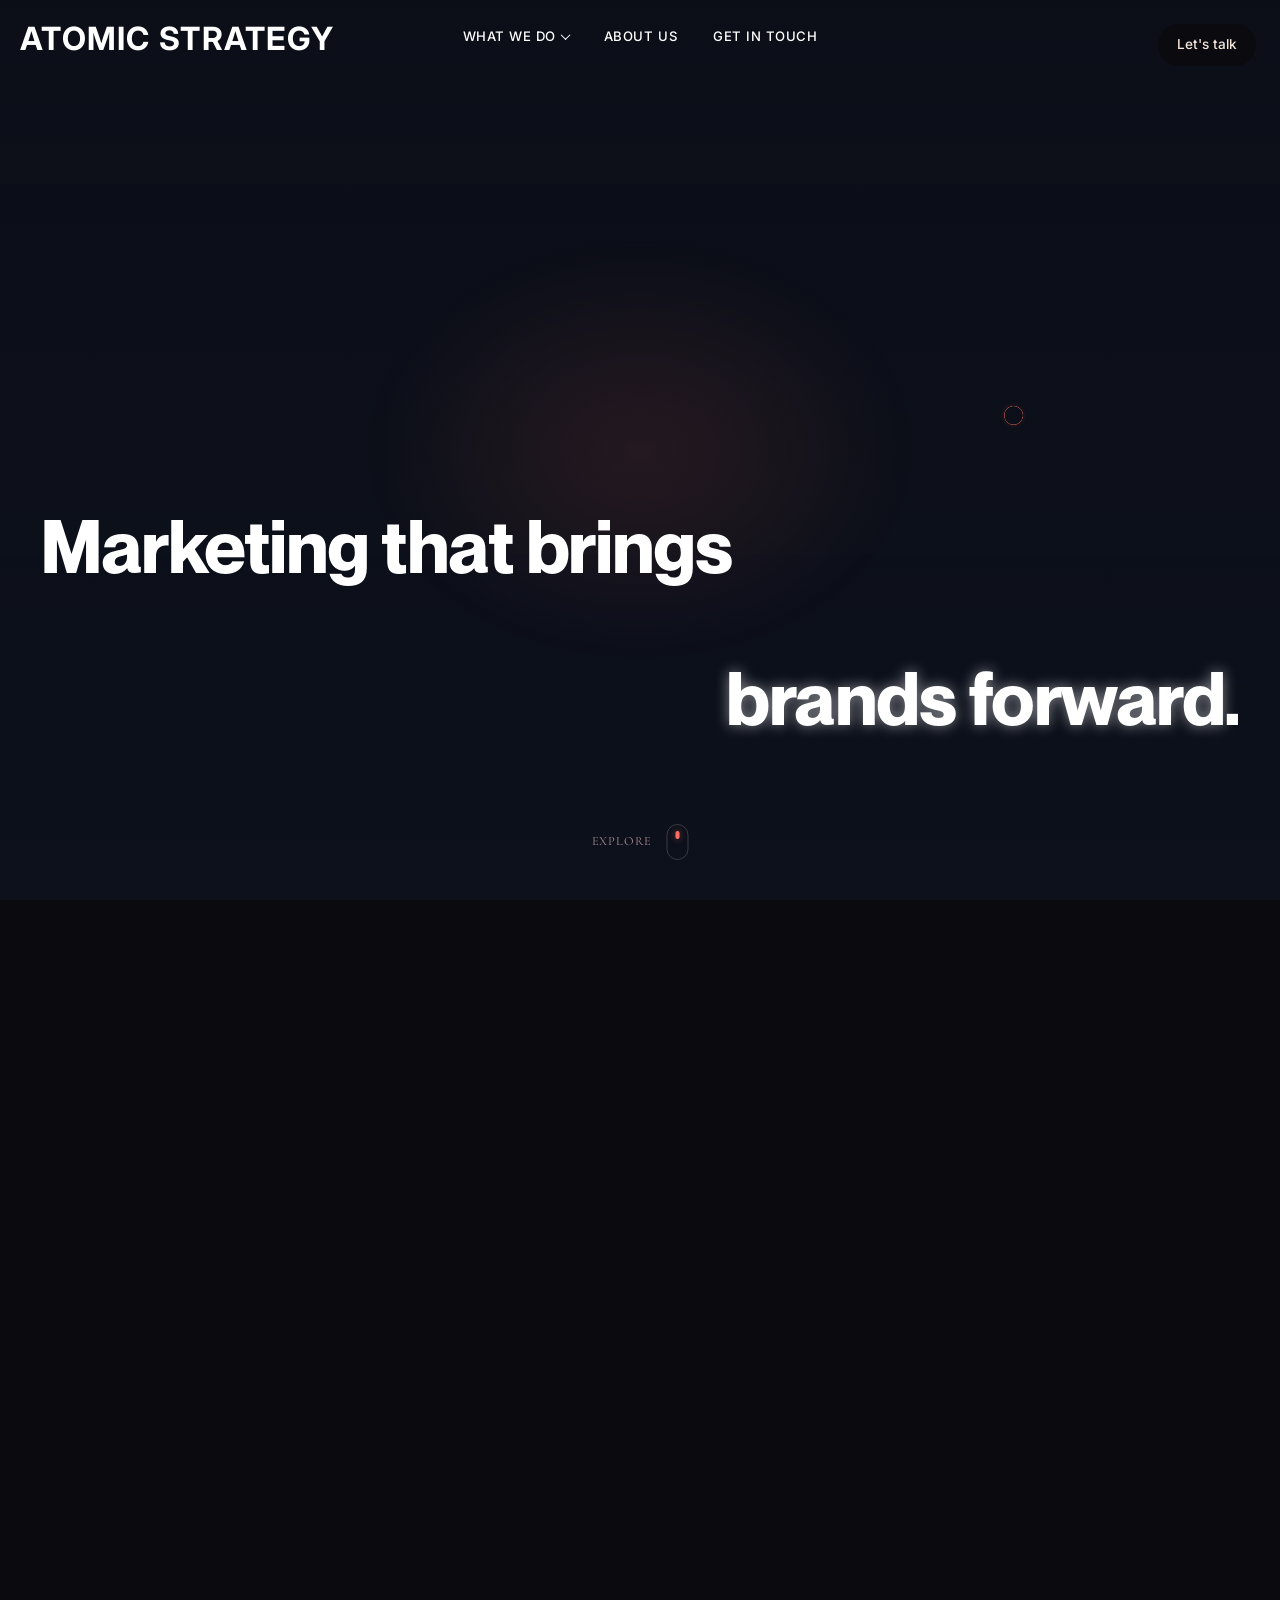
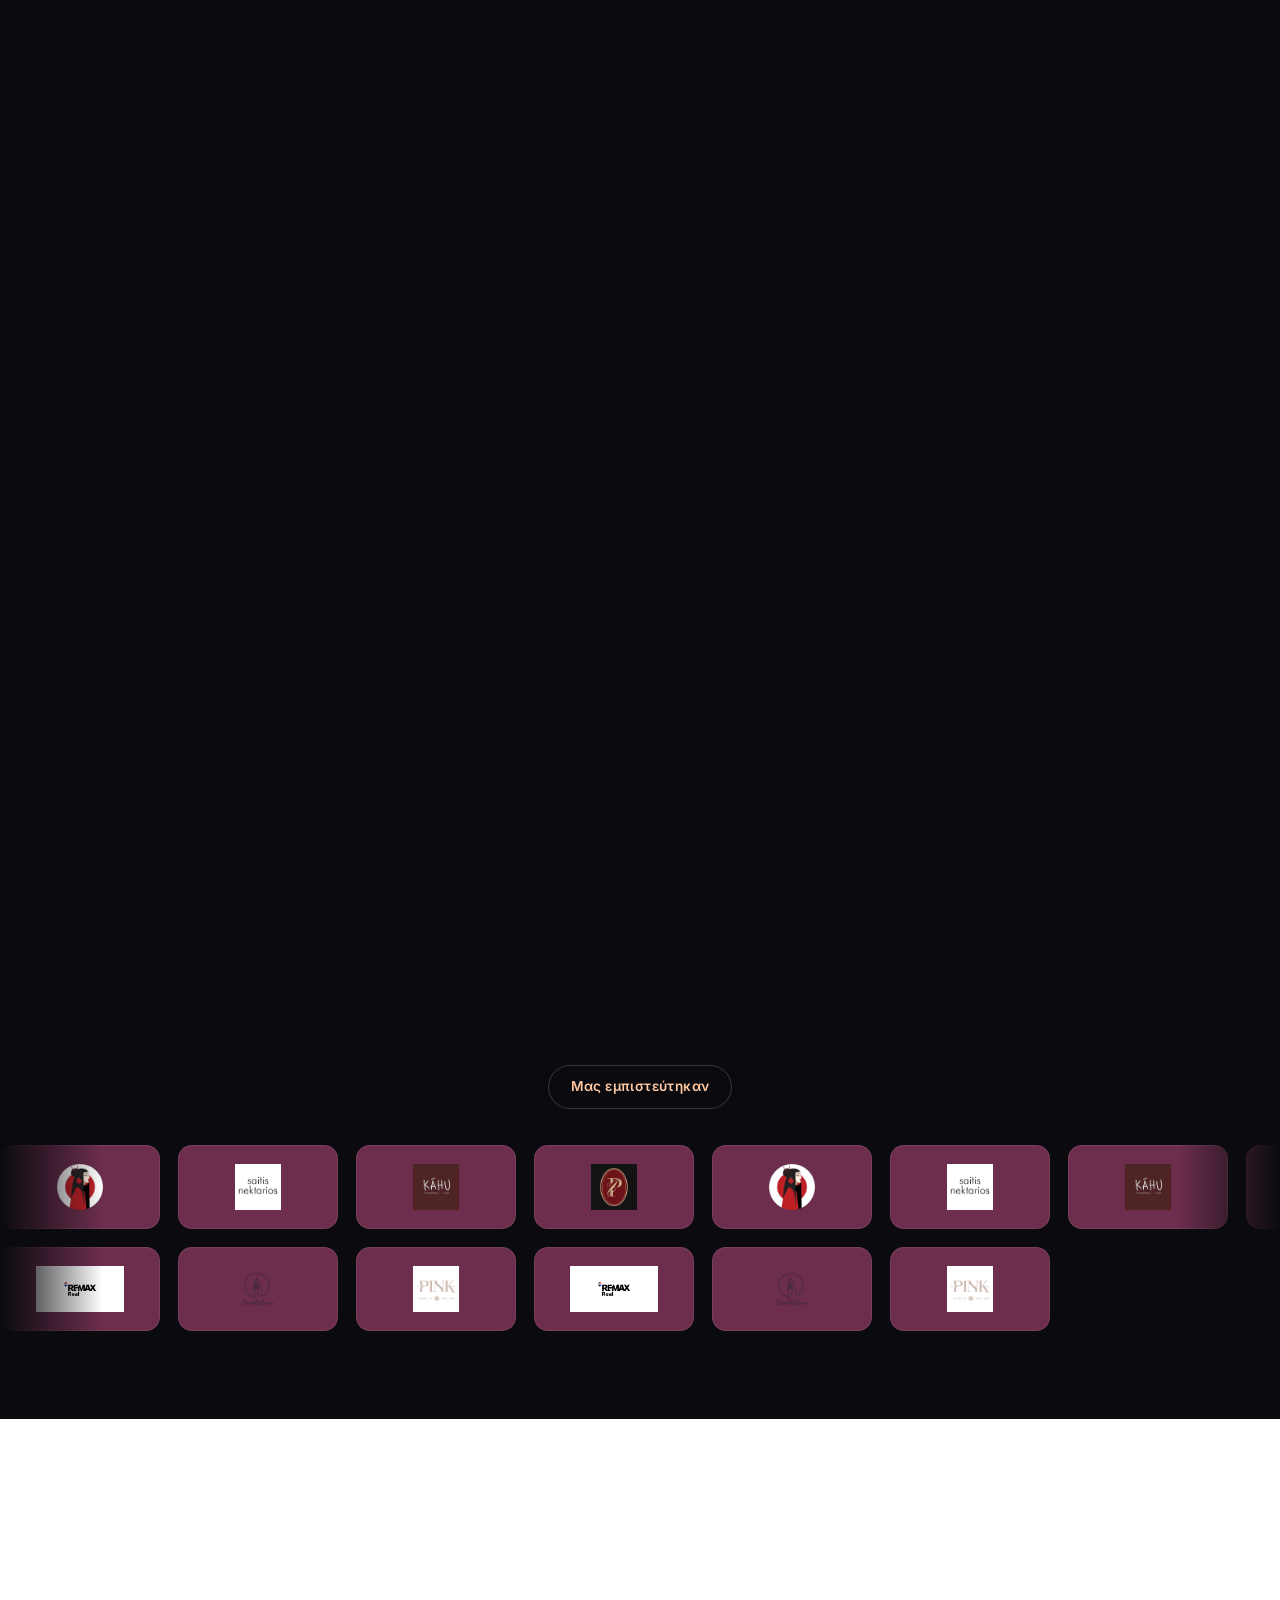
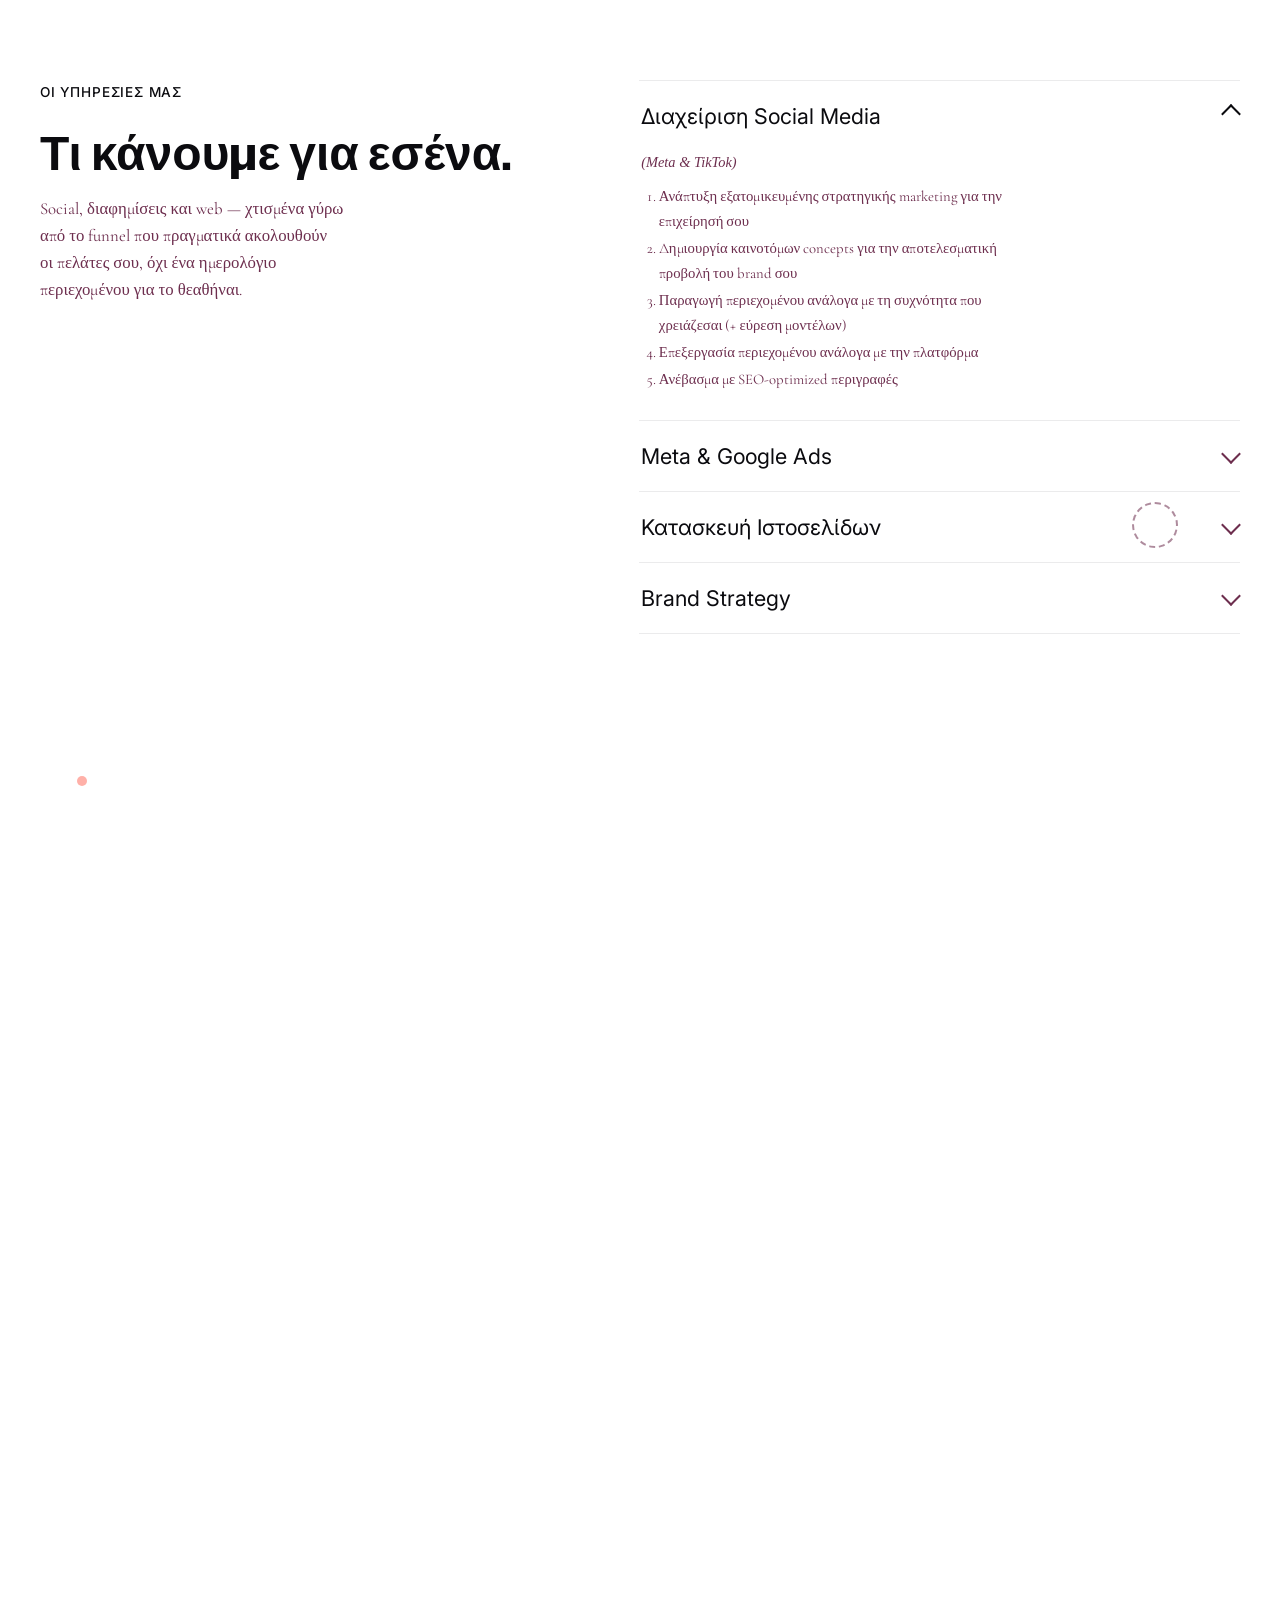
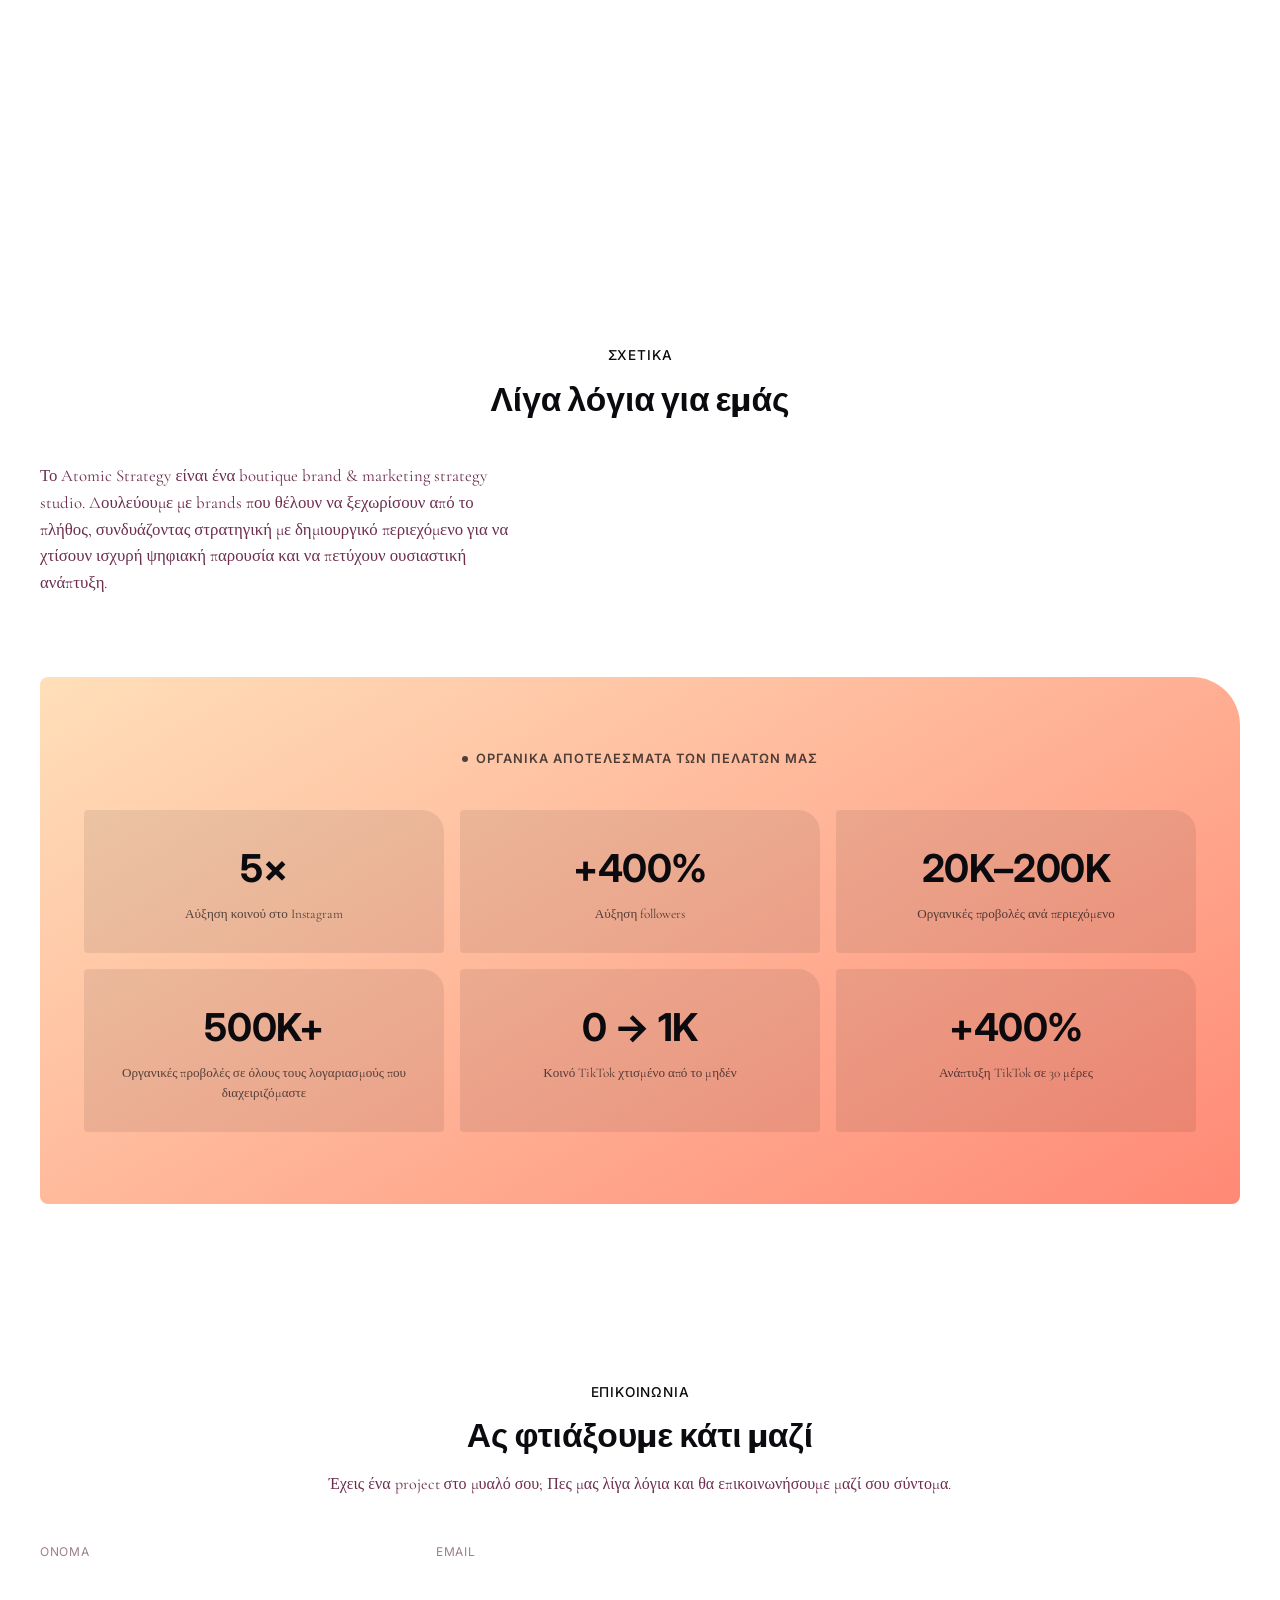
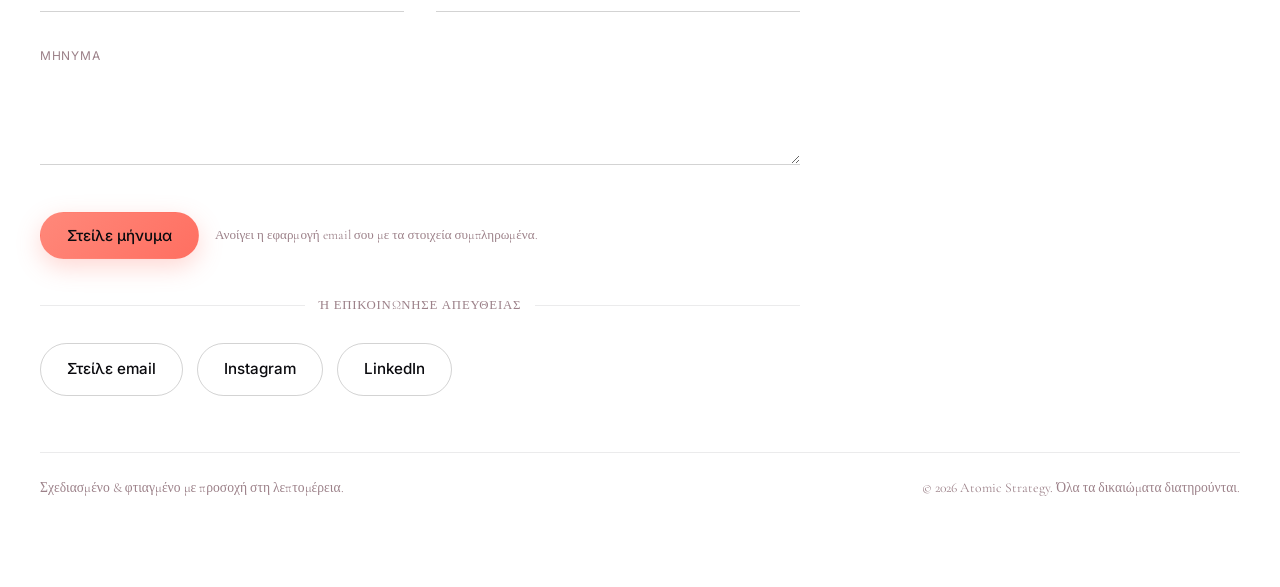
==== commit c5258da0: "Fit hero to visible mobile viewport and scale slogan per device - Use svh so slogan/Explore stay abo" ====
--- a/index.html
+++ b/index.html
@@ -39,7 +39,7 @@
 <link rel="preconnect" href="https://fonts.googleapis.com">
 <link rel="preconnect" href="https://fonts.gstatic.com" crossorigin>
 <link href="https://fonts.googleapis.com/css2?family=Inter:wght@400;500;600;700;800&family=Cormorant+Garamond:ital,wght@0,400;0,500;0,600;1,400&display=swap" rel="stylesheet">
-<link rel="stylesheet" href="styles.css?v=202609218">
+<link rel="stylesheet" href="styles.css?v=202609221">
 </head>
 <body class="is-loading">
 
@@ -428,6 +428,6 @@
 
 </main>
 
-<script src="script.js?v=202609218"></script>
+<script src="script.js?v=202609221"></script>
 </body>
 </html>
--- a/styles.css
+++ b/styles.css
@@ -609,7 +609,20 @@
   opacity: 0;
   visibility: hidden;
   pointer-events: none;
-  transition: opacity 0.2s ease, transform 0.2s ease, visibility 0s linear 0.2s;
+  /* While closed it collapses to nothing (after the fade-out), otherwise its
+     invisible box still stretches the hero panel's scrollable area — on a
+     phone that let touches scroll inside the panel instead of the page. */
+  max-height: 2000px;
+  transition: opacity 0.2s ease, transform 0.2s ease, visibility 0s linear 0.2s,
+    max-height 0s linear 0.2s, padding 0s linear 0.2s, border-width 0s linear 0.2s;
+}
+
+.nav-dropdown:not(.is-open) .nav-dropdown-panel {
+  max-height: 0;
+  padding-top: 0;
+  padding-bottom: 0;
+  border-width: 0;
+  overflow: hidden;
 }
 
 .nav-dropdown.is-open .nav-dropdown-panel {
@@ -1057,6 +1070,10 @@
   position: sticky;
   top: 0;
   height: 100vh;
+  /* svh = the height actually visible with mobile browser toolbars showing,
+     so the hero's bottom (slogan + Explore) never hides behind Safari's
+     bottom bar; vh above is the fallback for older browsers. */
+  height: 100svh;
   overflow: hidden;
 }
 
@@ -1695,6 +1712,7 @@
   position: sticky;
   top: 0;
   min-height: 100vh;
+  min-height: 100svh;
   display: flex;
   align-items: center;
 }
@@ -1888,8 +1906,24 @@
   .hero {
     flex-direction: column;
     align-items: center;
-    /* Slogan + Explore hug the bottom edge of the screen. */
-    padding-bottom: calc(24px + env(safe-area-inset-bottom, 0px));
+    /* Slogan + Explore hug the bottom edge of the screen. Spacing scales
+       with the device's visible height (svh) so short phones don't push
+       Explore off-screen and tall ones don't leave a big gap. */
+    padding-top: clamp(104px, 15svh, 150px);
+    padding-bottom: calc(clamp(14px, 3svh, 28px) + env(safe-area-inset-bottom, 0px));
+  }
+
+  /* Slogan scales with both the screen's width and its visible height, so
+     it fits any phone (small iPhone SE up to tall Android) without
+     spilling out or wrapping into the bottom. */
+  .hero-title {
+    font-size: clamp(1.6rem, min(9vw, 5.4svh), 3rem);
+    gap: clamp(10px, 2.6svh, 28px);
+  }
+
+  .hero-title-line-1,
+  .hero-title-line-2 {
+    max-width: 92%;
   }
 
   /* Column layout: push the slogan to the bottom edge, with Explore
@@ -1902,7 +1936,7 @@
   .hero-scroll {
     position: static;
     transform: none;
-    margin-top: 24px;
+    margin-top: clamp(12px, 3svh, 24px);
   }
 }
 
@@ -1917,7 +1951,7 @@
   }
 
   .hero .brand-badge-text {
-    font-size: 1.15rem;
+    font-size: clamp(0.95rem, 4.6vw, 1.3rem);
   }
 
   .hero-top-right {
